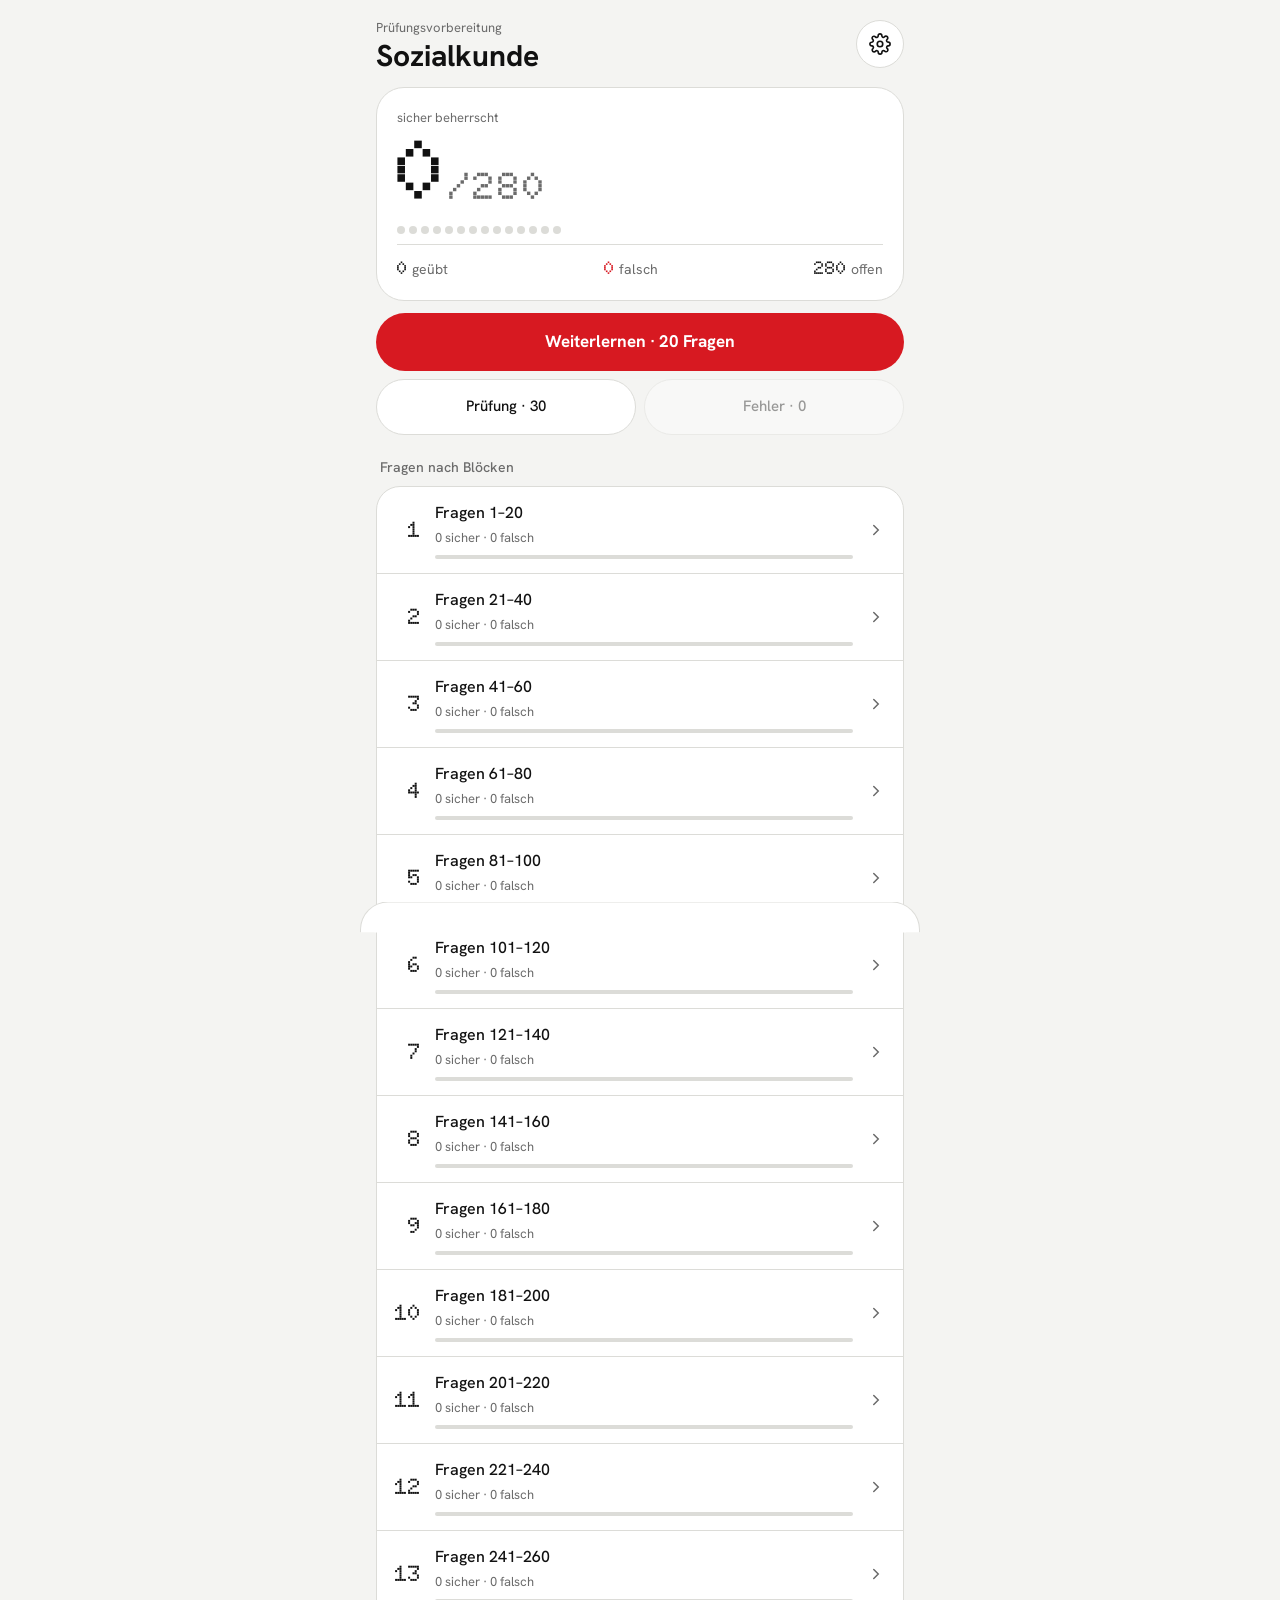
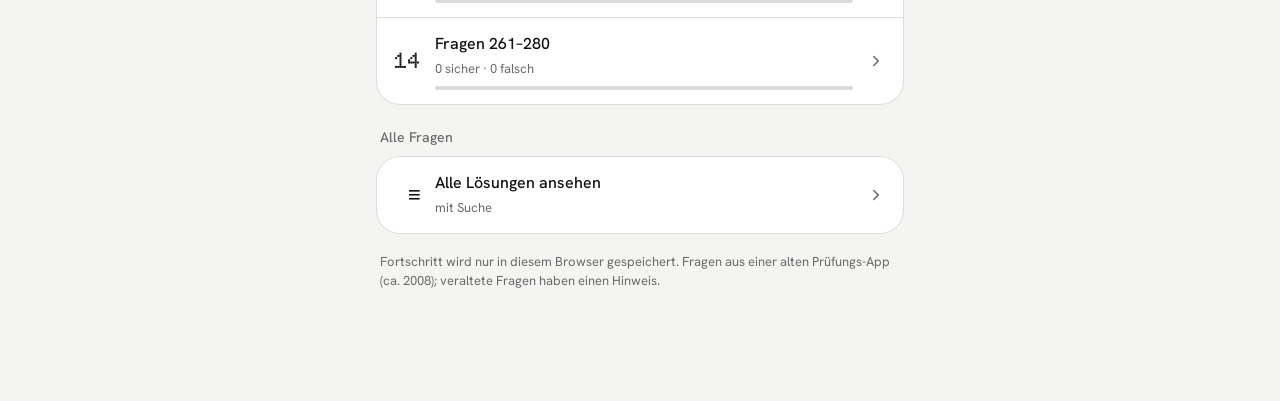
==== docs/app/index.html @ 627f4bed "1.3: Vorlesen schneller – höhere Tempostufen (bis Turbo), keine Pausen zwischen Frage und Antworten " ====
<!DOCTYPE html>
<html lang="de"><head><meta charset="utf-8">
<meta name="viewport" content="width=device-width,initial-scale=1,viewport-fit=cover">
<meta name="theme-color" content="#050505">
<title>Sozialkunde Trainer</title>
<link rel="stylesheet" href="fonts.css">
<meta name="apple-mobile-web-app-capable" content="yes">
<meta name="mobile-web-app-capable" content="yes">
<meta name="apple-mobile-web-app-status-bar-style" content="black-translucent">
<meta name="apple-mobile-web-app-title" content="Sozialkunde">
<link rel="apple-touch-icon" href="icon-180.png">
<link rel="icon" href="icon-192.png">
<link rel="manifest" href="manifest.webmanifest">
<style>
/* VOICE: ruhig, technisch, knapp – wie ein Nothing-Systemscreen
   IDEA: Punktmatrix-Display; Fortschritt als Zahl in Punktschrift und als Punktreihe
   PICTURE: große Doto-Zahl „sicher / 280“ mit Punktleiste, darunter Blöcke als Liste
   COLOUR and TYPE: Schwarz/Weiß, Grautöne, ein rotes Signal #d71921; Doto für Zahlen, Hanken Grotesk für Text
   LAYOUT: eine Spalte, Handy zuerst, nur große Listenzeilen und Pill-Buttons */
:root{color-scheme:light dark;--bg:light-dark(#f4f4f2,#050505);--ink:light-dark(#111,#f2f2f2);--mut:light-dark(#6b6b6b,#9a9a9a);--card:light-dark(#fff,#151515);--card2:light-dark(#ececea,#1e1e1e);--line:light-dark(#dcdcd8,#2a2a2a);--red:#d71921}
:root[data-theme=light]{color-scheme:light}:root[data-theme=dark]{color-scheme:dark}
*{box-sizing:border-box;min-width:0;-webkit-tap-highlight-color:transparent}
html{-webkit-text-size-adjust:100%}body{overscroll-behavior-y:none}
body{margin:0;background:var(--bg);color:var(--ink);font:16px/1.5 "Hanken Grotesk",system-ui,sans-serif;overflow-x:clip}
.dot{font-family:Doto,"Hanken Grotesk",monospace;font-weight:900;letter-spacing:.02em}
button{font:inherit;color:inherit;transition:transform .15s}button:active:not(:disabled){transform:scale(.97)}
button:focus-visible,input:focus-visible{outline:2px solid var(--red);outline-offset:2px}
.wrap{max-width:560px;margin:0 auto;padding:calc(18px + env(safe-area-inset-top)) max(16px,env(safe-area-inset-right)) calc(110px + env(safe-area-inset-bottom))}
.cap{font-size:13px;color:var(--mut);margin:0}
h1{font-size:30px;line-height:1.05;margin:2px 0 0;font-weight:700}
.hero{background:var(--card);border:1px solid var(--line);border-radius:28px;padding:20px 20px 18px;margin:16px 0 12px}
.big{font-size:clamp(56px,19vw,84px);line-height:1}.big span{color:var(--mut);font-size:.45em}
.dots{display:flex;flex-wrap:wrap;gap:4px;margin:14px 0 10px}
.dots i{width:8px;height:8px;border-radius:50%;background:var(--line)}.dots i.k{background:var(--ink)}.dots i.w{background:var(--red)}.dots i.s{background:var(--mut)}
.row3{display:flex;justify-content:space-between;font-size:14px;color:var(--mut);border-top:1px solid var(--line);padding-top:10px}
.row3 b{color:var(--ink);font-family:Doto,monospace;font-weight:900;font-size:18px;margin-right:4px}.row3 .r b{color:var(--red)}
.pri{width:100%;min-height:58px;border:0;border-radius:99px;background:var(--red);color:#fff;font-weight:700;font-size:17px;cursor:pointer;display:flex;align-items:center;justify-content:center;gap:10px}
.acts{display:grid;grid-template-columns:minmax(0,1fr) minmax(0,1fr);gap:8px;margin-top:8px}
.sec{min-height:56px;border:1px solid var(--line);border-radius:99px;background:var(--card);font-weight:500;font-size:15px;cursor:pointer;padding:0 12px}
.sec:disabled{opacity:.4;cursor:default}
h3{font-size:14px;color:var(--mut);font-weight:500;margin:22px 4px 8px}
.list{list-style:none;margin:0;padding:0;background:var(--card);border:1px solid var(--line);border-radius:24px;overflow:hidden}
.list>li+li{border-top:1px solid var(--line)}
.blk{width:100%;border:0;background:none;text-align:left;padding:14px 18px;min-height:68px;cursor:pointer;display:grid;grid-template-columns:auto minmax(0,1fr) auto;gap:14px;align-items:center}
.blk .n{font-family:Doto,monospace;font-weight:900;font-size:22px;width:2ch;text-align:right}
.blk b{display:block;font-weight:500}.blk small{color:var(--mut);font-size:13px}
.tr{display:block;height:4px;border-radius:99px;background:var(--line);overflow:hidden;margin-top:6px;display:flex}
.tr i{height:100%}.tr .k{background:var(--ink)}.tr .s{background:var(--mut)}.tr .w{background:var(--red)}
.chev{color:var(--mut);transition:transform .3s}.open .chev{transform:rotate(90deg)}
.sub{display:grid;grid-template-rows:0fr;transition:grid-template-rows .35s cubic-bezier(.2,.9,.2,1)}.open .sub{grid-template-rows:1fr}
.sub>div{overflow:hidden}
.sub .go{margin:0 14px 10px;width:calc(100% - 28px);min-height:50px;border:0;border-radius:99px;background:var(--ink);color:var(--bg);font-weight:700;cursor:pointer}
.qi{width:100%;border:0;border-top:1px solid var(--line);background:none;text-align:left;padding:12px 18px;min-height:56px;cursor:pointer;display:grid;grid-template-columns:10px minmax(0,1fr);gap:12px;align-items:center;font-size:15px}
.qi i{width:10px;height:10px;border-radius:50%;border:1.5px solid var(--mut)}.qi i.k{background:var(--ink);border-color:var(--ink)}.qi i.s{background:var(--mut);border-color:var(--mut)}.qi i.w{background:var(--red);border-color:var(--red)}
.qi span{overflow:hidden;text-overflow:ellipsis;display:-webkit-box;-webkit-line-clamp:2;-webkit-box-orient:vertical}
.foot2{font-size:13px;color:var(--mut);margin:18px 4px 0}
.lnk{border:0;background:none;color:var(--mut);text-decoration:underline;font-size:14px;padding:12px 4px;min-height:44px;cursor:pointer}
/* Quiz */
.top{display:flex;align-items:center;justify-content:space-between;gap:10px}
.ib{width:48px;height:48px;border-radius:50%;border:1px solid var(--line);background:var(--card);cursor:pointer;display:grid;place-items:center;flex:none}
.cnt{font-family:Doto,monospace;font-weight:900;font-size:20px}
.pbar{display:flex;gap:3px;margin:14px 0 18px}.pbar i{flex:1;height:4px;border-radius:99px;background:var(--line)}.pbar i.d{background:var(--ink)}.pbar i.c{background:var(--red)}
.qn{font-size:13px;color:var(--mut)}
.q{font-size:clamp(21px,5.6vw,25px);line-height:1.25;font-weight:700;margin:4px 0 18px;text-wrap:pretty}
.ans{display:grid;gap:8px}
.a{width:100%;text-align:left;background:var(--card);border:1px solid var(--line);border-radius:22px;padding:14px 16px;min-height:60px;cursor:pointer;display:grid;grid-template-columns:28px minmax(0,1fr);gap:12px;align-items:center;font-size:16px;line-height:1.35}
.a .k{width:28px;height:28px;border-radius:50%;background:var(--card2);display:grid;place-items:center;font-family:Doto,monospace;font-weight:900;font-size:15px}
.a.ok{border-color:var(--ink);background:var(--ink);color:var(--bg)}.a.ok .k{background:var(--bg);color:var(--ink)}
.a.bad{border-color:var(--red);color:var(--red)}.a.bad .k{background:var(--red);color:#fff}
.a.dim{opacity:.4}
.note{margin-top:14px;padding:14px 16px;border:1px solid var(--line);border-radius:22px;background:var(--card);font-size:15px}
.note b{display:flex;align-items:center;gap:8px;font-size:13px;color:var(--red);margin-bottom:4px}.note b::before{content:"";width:8px;height:8px;border-radius:50%;background:var(--red)}
.bot{position:fixed;left:0;right:0;bottom:0;padding:12px 16px calc(14px + env(safe-area-inset-bottom));background:linear-gradient(transparent,var(--bg) 35%)}
.bot .in{max-width:560px;margin:0 auto;display:flex;gap:8px}
.bot .pri{flex:1}.bot .sec{flex:0 0 auto;padding:0 22px}
.res{text-align:center;margin:30px 0 10px}.res .big{font-size:clamp(90px,32vw,150px)}.res p{color:var(--mut);margin:6px 0}
.ri{list-style:none;padding:14px 18px}.ri .qn{margin-bottom:2px}.ri .aa{font-weight:700;margin-top:4px}.ri .nn{color:var(--mut);font-size:13px;margin-top:4px}
.search{width:100%;font-size:16px;padding:0 20px;min-height:54px;border-radius:99px;border:1px solid var(--line);background:var(--card);color:var(--ink);margin:14px 0 10px}
.dlg{background:var(--card);border:1px solid var(--line);border-radius:22px;padding:16px;margin-top:6px}
.dlg .in{display:flex;gap:8px;margin-top:12px}.dlg .in button{flex:1}
.hd{display:flex;align-items:flex-start;justify-content:space-between;gap:12px}
.gear{width:48px;height:48px;border-radius:50%;border:1px solid var(--line);background:var(--card);cursor:pointer;display:grid;place-items:center;flex:none;margin-top:2px}
.ov{position:fixed;inset:0;z-index:50;pointer-events:none}
.ov .dim{position:absolute;inset:0;background:#000;opacity:0;transition:opacity .3s}
.ov .pan{position:absolute;left:0;right:0;bottom:0;max-width:560px;margin:0 auto;background:var(--card);border:1px solid var(--line);border-bottom:0;border-radius:28px 28px 0 0;padding:10px 18px calc(20px + env(safe-area-inset-bottom));transform:translateY(105%);transition:transform .4s cubic-bezier(.2,.9,.2,1)}
.ov.on{pointer-events:auto}.ov.on .dim{opacity:.55}.ov.on .pan{transform:none}
.grab{width:40px;height:4px;border-radius:2px;background:var(--line);margin:0 auto 12px}
.pan h2{font-size:22px;margin:0 0 10px;display:flex;justify-content:space-between;align-items:center}
.set{display:flex;align-items:center;justify-content:space-between;gap:14px;width:100%;border:0;border-top:1px solid var(--line);background:none;padding:14px 2px;min-height:64px;text-align:left;cursor:pointer}
.set small{display:block;color:var(--mut);font-size:13px}
.sw{flex:none;width:56px;height:34px;border-radius:99px;background:var(--line);position:relative;transition:background .25s}
.sw::after{content:"";position:absolute;top:3px;left:3px;width:28px;height:28px;border-radius:50%;background:#fff;box-shadow:0 2px 6px #0004;transition:transform .25s cubic-bezier(.2,.9,.2,1)}
.set[aria-checked=true] .sw{background:var(--red)}.set[aria-checked=true] .sw::after{transform:translateX(22px)}
.set.warn{color:var(--red);font-weight:700}
.conf{border:1px solid color-mix(in srgb,var(--red) 45%,transparent);border-radius:22px;padding:16px;margin-top:6px}
.conf b{display:block;font-size:17px;margin-bottom:4px}.conf p{margin:0;color:var(--mut);font-size:14px}
.conf .in{display:flex;gap:8px;margin-top:14px}.conf .in button{flex:1}
.conf .del{min-height:52px;border:0;border-radius:99px;background:var(--red);color:#fff;font-weight:700;cursor:pointer}
.conf .no{min-height:52px;border:1px solid var(--line);border-radius:99px;background:var(--card);font-weight:500;cursor:pointer}
.toast{position:fixed;left:50%;bottom:calc(24px + env(safe-area-inset-bottom));transform:translate(-50%,20px);background:#000;color:#f2f2f2;border:1px solid #ffffff1f;border-radius:99px;padding:12px 20px;font-size:14px;opacity:0;transition:opacity .3s,transform .3s;z-index:60;pointer-events:none;white-space:nowrap}
.toast.on{opacity:1;transform:translate(-50%,0)}
.note p{margin:0}.note .rt{font-weight:700;margin-bottom:6px}
.note.ex b{color:var(--ink)}.note.ex b::before{background:var(--ink)}.note.ok b::before{background:var(--ink)}
.ri .ee{color:var(--mut);font-size:14px;margin-top:6px}
.tr2{display:flex;align-items:center;gap:8px}
.ib.mic.on{background:var(--red);border-color:var(--red);color:#fff}
.vst{display:flex;align-items:center;gap:10px;min-height:22px;margin:-6px 0 12px;font-size:14px;color:var(--mut)}
.vst:empty{display:none}
.vst i{width:10px;height:10px;border-radius:50%;background:var(--mut);flex:none}
.vst.listen{color:var(--red);font-weight:700}.vst.listen i{background:var(--red);animation:pulse 1s ease-in-out infinite}
.vst.speak i{background:var(--ink);animation:pulse 1.4s ease-in-out infinite}
@keyframes pulse{50%{transform:scale(1.6);opacity:.45}}
.a.rd{border-color:var(--ink);box-shadow:0 0 0 1px var(--ink)}
.seg{display:flex;gap:4px;background:var(--card2);border-radius:99px;padding:4px;flex:none}
.seg button{border:0;background:none;border-radius:99px;min-height:40px;padding:0 12px;font-size:14px;cursor:pointer;color:var(--mut)}
.seg button[aria-pressed=true]{background:var(--card);color:var(--ink);font-weight:700;box-shadow:0 1px 3px #0002}
.setx{display:flex;align-items:center;justify-content:space-between;gap:12px;border-top:1px solid var(--line);padding:12px 2px;min-height:64px;flex-wrap:wrap}
.setx small{display:block;color:var(--mut);font-size:13px}
.vhint{font-size:13px;color:var(--mut);margin:-4px 2px 8px}
@keyframes up{from{opacity:0;transform:translateY(12px)}}
.enter>*{animation:up .45s cubic-bezier(.2,.9,.2,1) both}.enter>*:nth-child(2){animation-delay:.04s}.enter>*:nth-child(3){animation-delay:.08s}.enter>*:nth-child(n+4){animation-delay:.12s}
@media(prefers-reduced-motion:reduce){*{animation:none!important;transition:none!important}}
</style></head><body>
<div class="wrap" id="app"></div>
<div class="ov" id="ov" aria-hidden="true"><div class="dim" id="ovdim"></div><div class="pan" role="dialog" aria-label="Einstellungen" id="pan"></div></div>
<div class="toast" id="toast"></div>
<div class="bot" id="bot" hidden><div class="in" id="botin"></div></div>
<script>
const DATA=[{"q":"Wer ist von drohender Arbeitslosigkeit am meisten betroffen?","a":["Selbständige","Personen ohne Berufsausbildung","Facharbeiter","Akademiker","Umschüler"],"c":1,"n":"","e":"Wer keine Berufsausbildung hat, kann meist nur einfache Tätigkeiten ausüben. Genau diese Stellen fallen bei Rationalisierung und Automatisierung zuerst weg."},{"q":"Eine ledige Arbeitnehmerin ohne Kinder wird eingestellt in Lohnsteuerklasse","a":["I","II","III","IV","V"],"c":0,"n":"","e":"Steuerklasse I gilt für Ledige, Geschiedene und dauernd getrennt Lebende ohne Kinder. Alleinerziehende bekommen Klasse II, Verheiratete III, IV oder V."},{"q":"Welches Wirtschaftsprinzip wird in der Bundesrepublik Deutschland angewandt?","a":["freie Marktwirtschaft","soziale Marktwirtschaft","freie wirtschaft","planwirtschaft","Verwaltungswirtschaft"],"c":1,"n":"","e":"Die soziale Marktwirtschaft verbindet freien Wettbewerb mit sozialem Ausgleich durch den Staat. Sie wurde nach 1948 von Ludwig Erhard eingeführt."},{"q":"Was ist eine Aktie?","a":["Anteil am ausgeschütteten Gewinn eines Unternehmens","Anteil am Kapitalvermögen einer AG","Pfandbrief","Schuldverschreibung","Aktie ist ein anderes Wort für Dividende"],"c":1,"n":"","e":"Mit einer Aktie besitzt man einen Anteil am Grundkapital einer Aktiengesellschaft und ist damit Miteigentümer. Der Gewinnanteil daraus heißt Dividende."},{"q":"Was wird durch die Tarifautonomie geregelt?","a":["Unfallschutz am Arbeitsplatz","Zuständigkeit bei Gesellen- und Meisterprüfungen","Arbeitszeit, Lohn und Urlaub von Arbeitnehmern","Verpflichtung der selbständigen Meister, Auszubildende korrekt zu unterweisen","Regelungen zum Jugendarbeitsschutzgesetz"],"c":2,"n":"","e":"Tarifautonomie heißt: Gewerkschaften und Arbeitgeberverbände handeln Löhne und Arbeitsbedingungen wie Arbeitszeit und Urlaub selbst aus, ohne dass der Staat eingreift."},{"q":"Wer zwingt den privaten Betrieb wirtschaftlich zu handeln?","a":["Die Innung","Die Konkurrenz","Das Wirtschaftsministerium","Das Finanzamt","Der Bundeskanzler"],"c":1,"n":"","e":"Im Wettbewerb überlebt nur, wer kostengünstig und gut anbietet. Die Konkurrenz zwingt den Betrieb deshalb, wirtschaftlich zu arbeiten."},{"q":"Was versteht man unter „Konjunktur“?","a":["Die Entwicklung der Arbeitslosenzahl","Die Entwicklung der Preise","Die jeweilige wirtschaftliche Lage bzw. Gesamtentwicklung","Stetiges Wirtschaftswachstum","Das Bruttoinlandsprodukt"],"c":2,"n":"","e":"Konjunktur beschreibt die gesamtwirtschaftliche Lage und ihre Schwankungen. Sie verläuft in Phasen: Aufschwung, Hochkonjunktur (Boom), Abschwung und Tiefstand."},{"q":"Mit welchem Fachbegriff wird das Produktionsergebnis eines Landes in einem Jahr bezeichnet?","a":["Subventionen","Investitionen","Sozialprodukt","Konjunktur","Inflation"],"c":2,"n":"","e":"Das Sozialprodukt misst den Wert aller in einem Jahr hergestellten Waren und Dienstleistungen einer Volkswirtschaft. Heute verwendet man meist das Bruttoinlandsprodukt (BIP)."},{"q":"Welche konjunkturpolitische Maßnahme ist im Konjunkturabschwung sinnvoll?","a":["Erhöhung der Steuern","Senkung der Zinsen","Haushaltskürzungen bzw. Streichungen von geplanten Investitionen","Aufwertung des Euro","Kürzung der Transferleistungen"],"c":1,"n":"","e":"Sinkende Zinsen machen Kredite billiger. Unternehmen investieren und Verbraucher kaufen mehr, dadurch wird die Wirtschaft belebt."},{"q":"Kreuzen Sie ein Hauptziel staatlicher Wirtschaftspolitik an!","a":["Arbeitslosigkeit","Mangel an Verbrauchsgütern","Schleichende Inflation","Stetes Wirtschaftswachstum","30-Stunden-Woche"],"c":3,"n":"","e":"Das Stabilitätsgesetz von 1967 nennt vier Hauptziele, das „Magische Viereck“: stetiges und angemessenes Wachstum, stabile Preise, hoher Beschäftigungsstand und außenwirtschaftliches Gleichgewicht."},{"q":"Welche der genannten Steuern wird vom Arbeitslohn abgezogen?","a":["Einkommenssteuer","Gewerbesteuer","Grundsteuer","Kirchensteuer","Haftpflichtversicherung"],"c":3,"n":"","e":"Vom Lohn zieht der Arbeitgeber Lohnsteuer, Solidaritätszuschlag (nur noch bei hohen Einkommen) und bei Kirchenmitgliedern die Kirchensteuer ab. Gewerbe- und Grundsteuer zahlen Betriebe bzw. Grundeigentümer."},{"q":"Welches Ziel strebt man mit der Rationalisierung in erster Linie an?","a":["Geringere Produktion","Kostensenkung","Längere Arbeitszeit","Geringeren Lebensstandard","Senkung der Inflation"],"c":1,"n":"","e":"Rationalisierung heißt, mit besseren Maschinen und Abläufen dasselbe mit weniger Aufwand herzustellen. Ziel ist es, die Kosten zu senken."},{"q":"Ein Arbeitnehmer hat einen Arbeitsunfall erlitten. Welche Stelle muss benachrichtigt werden?","a":["Industrie- und Handelskammer","Berufsgenossenschaft","Arbeitsamt","AOK (Allgemeine Ortskrankenkasse)","Handwerkskammer"],"c":1,"n":"","e":"Die Berufsgenossenschaft ist Träger der gesetzlichen Unfallversicherung. Ein Arbeitsunfall mit mehr als drei Tagen Arbeitsunfähigkeit muss ihr vom Arbeitgeber gemeldet werden."},{"q":"Worauf ist in der Marktwirtschaft die unternehmerische Betätigung gerichtet?","a":["Auf Erfüllung staatlich festgelegter Planziele","Auf Gewinn","Auf Spekulationen","Auf Umsatz zu Selbstkosten","Senkung der Arbeitslosigkeit"],"c":1,"n":"","e":"In der Marktwirtschaft tragen Unternehmer das Risiko selbst. Ihr Antrieb ist der Gewinn, nicht staatliche Vorgaben."},{"q":"Ein Arbeitnehmer meint, er sei zu Unrecht fristlos entlassen worden. Welches Gericht ist zuständig?","a":["Arbeitsgericht","Verwaltungsgericht","Zivilkammer des Landgerichts","Sozialgericht","Finanzgericht"],"c":0,"n":"","e":"Für alle Streitigkeiten aus dem Arbeitsverhältnis, zum Beispiel eine Kündigung, ist das Arbeitsgericht zuständig. Eine Kündigungsschutzklage muss innerhalb von 3 Wochen eingereicht werden."},{"q":"Bei einem Arbeitsplatzwechsel muss dem neuen Arbeitgeber der Sozialversicherungsausweis vorgelegt werden. Welches Dokument ist außerdem noch auszuhändigen?","a":["Lohnsteuerkarte","Geburtsurkunde","Letztes Zeugnis der Grundschule","Reisepass","Personalausweis"],"c":0,"n":"Die Lohnsteuerkarte wurde 2013 durch das elektronische Verfahren ELStAM ersetzt. Heute gibt man dem Arbeitgeber Steuer-ID und Geburtsdatum.","e":"Früher gab man dem neuen Arbeitgeber die Lohnsteuerkarte, damit er die Lohnsteuer richtig berechnen konnte. Heute läuft das elektronisch über die Steuer-ID (ELStAM)."},{"q":"Von einem Unternehmen wird gesagt, es habe eine Monopolstellung inne. Was meint man damit?","a":["Es arbeitet überwiegend mit Fremdkapital","Es handelt sich um ein Unternehmen mit Staatsbeteiligung","Es handelt sich um eine Filiale eines ausländischen Unternehmens","Es handelt sich um ein marktbeherrschendes Unternehmen","Eine Firma, die sich auf die Herstellung von Monopolyspielen spezialisiert hat"],"c":3,"n":"","e":"Ein Monopol hat ein Unternehmen, das als einziger Anbieter den Markt beherrscht. Ohne Konkurrenz kann es Preise weitgehend selbst bestimmen."},{"q":"In welchem Fall wird gegen den sozialen Arbeitsschutz verstoßen?","a":["Eine Schwangere muss bis 4 Wochen vor der Niederkunft arbeiten","Ein 20-jähriger muss im Akkord arbeiten","Ein Arbeitnehmer muss Schichtarbeit leisten","Ein Bauarbeiter muss einen Schutzhelm tragen","Ein Jugendlicher muss in der Woche 40 Stunden arbeiten"],"c":0,"n":"","e":"Nach dem Mutterschutzgesetz dürfen werdende Mütter 6 Wochen vor der Geburt nur arbeiten, wenn sie es ausdrücklich selbst wollen. Eine Pflicht bis 4 Wochen vorher verstößt dagegen."},{"q":"Welches Gericht ist zuständig für Streitigkeiten zwischen Versicherten und Pflichtkrankenkasse?","a":["Verwaltungsgericht","Arbeitsgericht","Finanzgericht","Sozialgericht","Amtsgericht"],"c":3,"n":"","e":"Streit mit Sozialversicherungsträgern (Kranken-, Renten-, Unfall-, Pflege-, Arbeitslosenversicherung) entscheidet das Sozialgericht."},{"q":"Wonach wird in der Marktwirtschaft der Preis einer Ware bestimmt?","a":["Durch Festsetzung der Preise seitens der Regierung","Durch Angebot und Nachfrage","Durch Festlegens der Preise seitens der Hersteller","Durch die jeweilige Währung","Der Preis wird vom Kartellamt festgelegt"],"c":1,"n":"","e":"In der Marktwirtschaft bildet sich der Preis durch Angebot und Nachfrage. Steigt die Nachfrage, steigt der Preis, steigt das Angebot, sinkt er."},{"q":"Welche Versicherung nimmt man in Anspruch, wenn man auf Dauer arbeitsunfähig ist?","a":["Rentenversicherung","Krankenversicherung","Arbeitslosenversicherung","Haftpflichtversicherung","Pflegeversicherung"],"c":0,"n":"","e":"Wer dauerhaft nicht mehr arbeiten kann, bekommt eine Erwerbsminderungsrente von der Rentenversicherung. Die Krankenkasse zahlt nur vorübergehend Krankengeld."},{"q":"Wer ist für die Herausgabe der Unfallverhütungsvorschriften zuständig?","a":["Das Wirtschaftsministerium","Die zuständige Berufsgenossenschaft","Das Gewerbeaufsichtsamt","Die Innung","Die Handwerkskammer"],"c":1,"n":"","e":"Die Berufsgenossenschaften erlassen die Unfallverhütungsvorschriften für ihre Branchen und überwachen auch deren Einhaltung."},{"q":"Wie heißt die erste Instanz der ordentlichen Gerichtsbarkeit?","a":["Oberlandesgericht","Landgericht","Verwaltungsgericht","Amtsgericht","Arbeitsgericht"],"c":3,"n":"","e":"Die ordentliche Gerichtsbarkeit (Zivil- und Strafsachen) hat den Aufbau Amtsgericht → Landgericht → Oberlandesgericht → Bundesgerichtshof. Das Amtsgericht ist die unterste Stufe."},{"q":"In welcher Gemeinschaft ist die Bundesrepublik Mitglied?","a":["EU","PLO","Völkerbund","OPEC","ADAC"],"c":0,"n":"","e":"Deutschland ist Gründungsmitglied der Europäischen Gemeinschaft (1957), aus der die EU hervorging. Die anderen Antworten sind Organisationen, in denen Deutschland nicht Mitglied ist, oder ein Automobilclub."},{"q":"Wann muss ein Ausbildungsvertrag verlängert werden?","a":["Auf Verlangen des Auszubildenden bei nichtbestandener Prüfung","Auf Verlangen des Ausbilders bei nichtbestandener Prüfung","Automatisch bei Nichtbestehen der Abschlussprüfung","Auf Verlangen der Handwerkskammer bei nichtbestandener Prüfung","Auf Bestreben der Berufsschule"],"c":0,"n":"","e":"Besteht ein Azubi die Abschlussprüfung nicht, verlängert sich die Ausbildung auf sein Verlangen bis zur nächsten Wiederholungsprüfung, höchstens um ein Jahr (§ 21 BBiG)."},{"q":"An welcher Sozialversicherung sollen sich die Bürger, nach dem ehemaligen Minister Riester, selbst aktiv beteiligen?","a":["Krankenversicherung","Arbeitslosenversicherung","Pflegeversicherung","Unfallversicherung","Rentenversicherung"],"c":4,"n":"","e":"Mit der Riester-Rente (2002, benannt nach Arbeitsminister Walter Riester) soll man privat zusätzlich für das Alter vorsorgen, weil die gesetzliche Rente allein nicht reicht. Der Staat gibt Zulagen dazu."},{"q":"Seit einigen Jahren gibt es in Europa ein Wirtschafts- und Währungsunion. Wer ist seitdem für die Geldpolitik verantwortlich?","a":["Die Zentralstelle der Sparkassen","Jedes Land hat seine eigene nationale Bank, die dafür zuständig ist","Die Europäische Zentralbank in Frankfurt","Die neue Bank, die durch den Zusammenschluss von Deutscher Bank und Dresdner Bank entstanden ist","Der Wirtschaftsminister der einzelnen Nationen"],"c":2,"n":"","e":"Seit dem Euro (1999) bestimmt die Europäische Zentralbank (EZB) in Frankfurt am Main die Geldpolitik der Euro-Länder, zum Beispiel die Leitzinsen."},{"q":"Rezession in der Volkswirtschaft bedeutet:","a":["Ausdehnung der Produktion","Steigerung des Geldumlaufs","Wirtschaftsabschwung","Höchststand im Konjunkturverlauf","Tiefstand im Wirtschaftsverlauf"],"c":2,"n":"","e":"Rezession ist ein Wirtschaftsabschwung: Produktion und Nachfrage gehen zurück, oft steigt die Arbeitslosigkeit."},{"q":"Welche Versicherung zahlt der Arbeitgeber zu 100%?","a":["Arbeitslosenversicherung","Rentenversicherung","Unfallversicherung","Pflegeversicherung","Krankenversicherung"],"c":2,"n":"","e":"Die Beiträge zur gesetzlichen Unfallversicherung (Berufsgenossenschaft) zahlt allein der Arbeitgeber. Die anderen Sozialversicherungen teilen sich Arbeitgeber und Arbeitnehmer."},{"q":"Durch welche wirtschaftspolitischen Ziele wurde das „Magische Viereck“ zum „Magischen Sechseck“ erweitert?","a":["Schutz der Umwelt und gerechte Einkommensverteilung","Recht auf Arbeit und sinnvolle Gestaltung der Freizeit","Gerechte Einkommensverteilung und Einrichtung von Arbeitskonten","Stabile Preise und hoher Beschäftigungsstand","Staatliche Bekämpfung von radikalen Parteien und Religionsanhängern"],"c":0,"n":"","e":"Zu den vier Zielen des Magischen Vierecks kamen später Umweltschutz und eine gerechte Einkommens- und Vermögensverteilung dazu. So entstand das Magische Sechseck."},{"q":"Durch verschiedene Maßnahmen kann die Europäische Zentralbank auf die Konjunktur einwirken. Wenn sie den Zinssatz senkt, bewirkt sie, dass:","a":["die Unternehmen wieder mehr investieren","viele Personen ihr Geld auf die Sparkasse bringen","die Unternehmen weniger investieren","die Inflation gesenkt wird","mehr Firmen in Konkurs gehen"],"c":0,"n":"","e":"Niedrige Zinsen machen Kredite billig, deshalb lohnen sich Investitionen für Unternehmen mehr. Das kurbelt die Wirtschaft an."},{"q":"Ein Unternehmen hat „Insolvenz“ angemeldet. Was versteht man darunter?","a":["Eine freiwillige Auflösung des Unternehmens","Ein gerichtliches Mahnverfahren wegen Zahlungsforderungen","Ein gerichtliches Vergleichsverfahren wegen Besitzerwechsel","Eine zwangsweise Auflösung des Unternehmens wegen Zahlungsunfähigkeit","Eine höhere Inflationsrate"],"c":3,"n":"","e":"Insolvenz bedeutet Zahlungsunfähigkeit oder Überschuldung. Im Insolvenzverfahren wird das Vermögen an die Gläubiger verteilt; das Unternehmen wird aufgelöst oder, wenn möglich, saniert."},{"q":"Was ist das Bruttosozialprodukt?","a":["Die Ausgaben des Staates für soziale Aufwendungen in einem Jahr","Die Summe der im Staat vorhandenen Produktionsgüter","Der Wert, der in einem Jahr hergestellten Güter (Waren und Dienstleistungen) einer Volkswirtschaft","Der Aufwand der Tarifparteien für die Sozialversicherung in einem Jahr","Das Bruttoeinkommen eines Arbeitnehmers"],"c":2,"n":"","e":"Das Bruttosozialprodukt (heute Bruttonationaleinkommen) ist der Wert aller Waren und Dienstleistungen, die in einem Jahr in einer Volkswirtschaft hergestellt werden."},{"q":"Jemand, der viel verdient, zahlt prozentual mehr Steuern als ein Geringverdiener. Wie heißt der steuerliche Fachbegriff?","a":["Progression","Depression","Rezession","Inflation","Deflation"],"c":0,"n":"","e":"Bei der Steuerprogression steigt der Steuersatz mit dem Einkommen. Wer mehr verdient, zahlt also einen höheren Prozentsatz."},{"q":"Wirtschaftswachstum ist ein vorrangiges Ziel der Wirtschaftspolitik. Welche große Gefahr ergibt sich durch ein ungebremstes Wachstum?","a":["Der technische Fortschritt nimmt zu","Neuen Erfindungen werden gemacht","Die Umwelt wird in zunehmenden Maße zerstört","Produktionsfaktoren werden sinnvoll eingesetzt","Der Grad der Arbeitsteilung nimmt zu"],"c":2,"n":"","e":"Mehr Produktion bedeutet mehr Rohstoffverbrauch, Abgase und Müll. Ungebremstes Wachstum belastet deshalb die Umwelt."},{"q":"Der Staat erteilt öffentliche Bauaufträge in Milliardenhöhe zum Bau von Schulen, Kindergärten und Straßen. Was soll mit dieser Maßnahme erreicht werden?","a":["Förderung der Elitebildung","Die Konjunktur wird gebremst","Weniger Staus auf den Straßen","Die Steuereinnahmen des Staates sinken","Die Konjunktur soll angekurbelt werden"],"c":4,"n":"","e":"Öffentliche Aufträge schaffen Arbeit für Baufirmen und Zulieferer. Der Staat will damit die Konjunktur ankurbeln."},{"q":"Das Recht der freien Berufs- und Ausbildungswahl:","a":["wird durch das Arbeitsrecht gewährleistet","ist im Grundgesetz Art. 12 garantiert","ist im Grundgesetz nicht verankert","gilt nur in den alten Bundesländern","gilt nur bis zum 18. Lebensjahr"],"c":1,"n":"","e":"Artikel 12 des Grundgesetzes garantiert allen Deutschen, Beruf, Arbeitsplatz und Ausbildungsstätte frei zu wählen."},{"q":"Bei welcher Aufzählung werden nur Länder genannt, die ständige Mitglieder im UNO-Sicherheitsrat sind?","a":["Deutschland, Japan, USA","Frankreich, China, Australien","Großbritannien, Russland, Kanada","USA, Russland, Deutschland","Frankreich, Großbritannien, China"],"c":4,"n":"","e":"Die fünf ständigen Mitglieder im UN-Sicherheitsrat sind USA, Russland, China, Frankreich und Großbritannien. Sie haben ein Vetorecht."},{"q":"Streitigkeiten zwischen Arbeitnehmer und Arbeitgeber über Regelung im Arbeitsvertrag können vor dem:","a":["Amtsgericht geregelt werden","Bundesverfassungsgericht geregelt werden","Verwaltungsgericht geregelt werden","Finanzgericht geregelt werden","Arbeitsgericht geregelt werden"],"c":4,"n":"","e":"Für Streit zwischen Arbeitnehmer und Arbeitgeber aus dem Arbeitsvertrag ist das Arbeitsgericht zuständig."},{"q":"Um die wirtschaftliche Tätigkeit messen und bewerten zu können, sind folgende drei betriebliche Nenngrößen notwendig:","a":["Gewinn, Verlust und Stammkapital","Gewinn, Umsatz und Krankheitstage der Mitarbeiter","Rentabilität, Gewinn und Eigenkapital","Produktivität, Wirtschaftlichkeit und Rentabilität","Produktivität, Umsatz und Stammkapital"],"c":3,"n":"","e":"Produktivität (Menge im Verhältnis zum Einsatz), Wirtschaftlichkeit (Ertrag im Verhältnis zu Kosten) und Rentabilität (Gewinn im Verhältnis zum Kapital) sind die drei betrieblichen Kennzahlen."},{"q":"Immer mehr Handwerksbetriebe wählen die Unternehmensform der GmbH. Welchen Vorteil hat der Unternehmer bei dieser Form der Kapitalgesellschaft? Der Unternehmer:","a":["haftet nur mit seinem Stammkapital","haftet nur mit seinem privaten Vermögen","haftet mit seinem privaten Vermögen und dem Stammkapital","haftet mit seinem Aktienbesitz","haftet überhaupt nicht"],"c":0,"n":"","e":"Bei der GmbH haftet nur das Gesellschaftsvermögen, also die Einlagen. Das Privatvermögen des Unternehmers ist geschützt."},{"q":"Unter dem sozialpolitischen Fachbegriff „Subsidiaritätsprinzip“ versteht man:","a":["die Unterdrückung sozial schwacher Bürger","die Solidarität aller Beteiligten","die Hilfe zur Selbsthilfe","die Abschaffung der Sozialgesetze","die Anpassung der Rente an die Inflationsrate"],"c":2,"n":"","e":"Subsidiarität heißt: Zuerst hilft man sich selbst, dann die Familie, erst danach die Gemeinschaft oder der Staat. Der Staat gibt Hilfe zur Selbsthilfe."},{"q":"Welche Leistung erbringt die gesetzliche Krankenkasse n i c h t?","a":["Verletztenrente","Krankengeld","Kostenübernahme für Blinddarmoperation","Mutterschaftsgeld","Teilkostenerstattung für Arzneien"],"c":0,"n":"","e":"Eine Verletztenrente zahlt die gesetzliche Unfallversicherung (Berufsgenossenschaft) nach Arbeitsunfällen, nicht die Krankenkasse."},{"q":"Petra Fröhlich und Helmut Lustig heiraten. Welche Namensgebung ist für die gemeinsamen Kinder der Ehepartner möglich?","a":["Mehrere Kinder: Entweder alle Fröhlich oder Lustig","Mehrere Kinder: Fröhlich oder Lustig ist für sie möglich","Fröhlich – Lustig (Doppelname)","Lustig – Fröhlich (Doppelname)","Nur Fröhlich"],"c":0,"n":"","e":"Haben die Eltern keinen gemeinsamen Ehenamen, bekommen alle gemeinsamen Kinder denselben Namen eines Elternteils. Seit Mai 2025 ist für Kinder zusätzlich ein Doppelname aus beiden Namen möglich."},{"q":"Petra Fröhlich und Helmut Lustig vereinbaren vor der Ehe die Zugewinngemeinschaft. Die Ehe bleibt kinderlos. Wer erbst nach dem Tod ihres Ehemanns?","a":["Die Ehefrau erbt alles","Die Ehefrau die Hälfte und die lebenden Geschwister und Eltern des Ehemanns jeweils die Hälfte.","Drei Viertel die Ehefrau und den Rest die lebenden Eltern des Verstorbenen.","Drei Viertel die Ehefrau und den Rest die lebenden Geschwister des Ehemanns. Die lebenden Eltern sind von der Erbfolge ausgeschlossen.","Der Staat erbt alles."],"c":2,"n":"","e":"Ohne Kinder erbt der Ehepartner neben den Eltern des Verstorbenen die Hälfte, bei Zugewinngemeinschaft kommt ein Viertel als Ausgleich dazu. Das ergibt drei Viertel, das restliche Viertel geht an die Eltern."},{"q":"Ein Betriebsinhaber übergibt die Reinigungsarbeiten in der Bäckerei der Reinigungsfirma Blitz und Blank GmbH. Wie nennt sich diese Form der Betriebsorganisation?","a":["Lean Produktion","Just in time","Leiharbeit","Outsourcing","Fremdarbeit"],"c":3,"n":"","e":"Outsourcing heißt, Aufgaben an eine fremde Firma auszulagern, die sie günstiger oder besser erledigt."},{"q":"Die Höhe des Arbeitslosengeldes richtet sich unter anderem nach","a":["Der Anzahl der Beitragsjahre","Dem Lebensalter","Dem zuletzt bezogenem Nettoarbeitsentgelt","Dem Familienstand und der Anzahl der Kinder","Den insgesamt entrichteten Beiträgen"],"c":2,"n":"","e":"Das Arbeitslosengeld beträgt 60 % (mit Kind 67 %) des pauschalierten Nettoentgelts der letzten 12 Monate."},{"q":"Die Familie steht unter dem besonderen Schutz des Staates. Welche Maßnahme gehört nicht dazu?","a":["Kindergeld","Ausbildungsförderung","Erziehungsurlaub","Wohngeld","Entwicklungshilfe"],"c":4,"n":"Erziehungsurlaub heißt heute Elternzeit.","e":"Kindergeld, Elterngeld, Elternzeit (früher Erziehungsurlaub), Wohngeld und BAföG unterstützen Familien. Entwicklungshilfe geht an andere Länder und hat mit Familienschutz nichts zu tun."},{"q":"Ab welchem Alter ist man rechtsfähig?","a":["Ab der Geburt","Ab dem 7. Lebensjahr","Ab dem 14. Lebensjahr","Ab dem 18. Lebensjahr","Ab dem 21. Lebensjahr"],"c":0,"n":"","e":"Rechtsfähig ist man ab der vollendeten Geburt (§ 1 BGB). Man ist dann Träger von Rechten und Pflichten, zum Beispiel kann man erben."},{"q":"Wie viel Prozent der Gewerkschaftsmitglieder müssen bei einer Urabstimmung einem Streik zustimmen?","a":["10 Prozent","30 Prozent","50 Prozent","75 Prozent","100 Prozent"],"c":3,"n":"","e":"Nach den Satzungen der meisten Gewerkschaften müssen bei der Urabstimmung mindestens 75 % der Mitglieder für einen Streik stimmen."},{"q":"Warum steht die Rentenversicherung vor großen Problemen?","a":["Weil es zu viele Pflegefälle gibt","Weil der Generationenvertrag durch die steigende Zahl der älteren Menschen gefährdet ist","Weil es zu viele Kinder gibt","Weil es zu wenige Kinder gibt","Weil das Rentenalter heraufgesetzt wurde"],"c":1,"n":"","e":"Die Renten werden aus den Beiträgen der heute Arbeitenden bezahlt. Weil es immer mehr Rentner und weniger junge Beitragszahler gibt, gerät dieses System unter Druck."},{"q":"Was versteht man unter dem Begriff „Aussperrung“?","a":["Die Arbeitgeber reagieren auf Streiks mit der Schließung ihrer Betriebe","Die Tarifpartner verhandeln ohne Beobachter","Die Gewerkschaftsmitglieder hindern Streikbrecher, in die Betriebe zu gehen","Die Tarifpartner dürfen Löhne selbständig aushandeln","Arbeitgeber verbieten den Gewerkschaftsmitgliedern, in ihren Betrieben zu arbeiten"],"c":4,"n":"","e":"Bei der Aussperrung schließt der Arbeitgeber Arbeitnehmer von der Arbeit aus und zahlt keinen Lohn. Sie ist das Gegenmittel der Arbeitgeber zum Streik."},{"q":"Welche der folgenden Aufzählungen enthält nur Punkte, die im Ausbildungsvertrag geregelt werden?","a":["Probezeit, Lohn, Urlaub, Stundenplan","Pflichten des Ausbildenden, Miete, Kündigung","Nachtarbeit, Lohn, Berufskleidung","Berichtsheftführung, Überstunden, Berufskleidung","Pflichten des Auszubildenden, Kündigung Urlaub"],"c":4,"n":"","e":"Ein Ausbildungsvertrag muss unter anderem Pflichten, Kündigungsvoraussetzungen und Urlaub regeln (§ 11 BBiG). Miete oder Stundenplan gehören nicht hinein."},{"q":"Welcher der folgenden Punkte wird nicht im Manteltarifvertrag geregelt?","a":["Arbeitszeit","Urlaub","Arbeitsschutz","Löhne und Gehälter","Kündigungsbedingungen"],"c":3,"n":"","e":"Der Manteltarifvertrag regelt allgemeine Arbeitsbedingungen wie Arbeitszeit, Urlaub und Kündigung. Löhne und Gehälter stehen im eigenen Lohn- bzw. Gehaltstarifvertrag."},{"q":"Welche der folgenden Aussagen ist richtig?","a":["Bei der 1. Urabstimmung müssen mindestens 75% der Arbeitnehmer für einen Streik stimmen","Bei der 1. Urabstimmung müssen mindestens 50% der Gewerkschaftsmitglieder für einen Streik stimmen","Bei der 1. Urabstimmung müssen mindestens 25% der Bevölkerung für einen Streik stimmen","Bei der 2. Urabstimmung müssen mindestens 75% der Arbeitnehmer dem Ende des Streiks zustimmen","Bei der 2. Urabstimmung müssen mindestens 25% der Gewerkschaftsmitglieder dem Ende des Streiks zustimmen"],"c":4,"n":"","e":"Für das Ende eines Streiks reicht bei der zweiten Urabstimmung meist, dass mindestens 25 % der Gewerkschaftsmitglieder dem Verhandlungsergebnis zustimmen."},{"q":"Während der Tarifverhandlungen legen die Arbeitnehmer für eine Stunde die Arbeit nieder. Wie kann man diese Maßnahme bezeichnen?","a":["Wilder Streik","Generalstreik","Aussperrung","Schlichtungsstreik","Warnstreik"],"c":4,"n":"","e":"Ein Warnstreik ist eine kurze Arbeitsniederlegung während laufender Tarifverhandlungen, um Druck zu machen."},{"q":"Erwerbswirtschaftliche Unternehmen sollen möglichst rentabel arbeiten. Was versteht man unter einer hohen Rentabilität?","a":["Möglichst viele Produkte in möglichst kurzer Zeit herstellen","Möglichst viele Produkte mit möglichst wenig Maschinen herstellen","Bei möglichst geringen Kapitalaufwand möglichst viel Gewinn erzielen","Möglichst viele Produkte verkaufen","Möglichst viele Verkaufsstellen eröffnen"],"c":2,"n":"","e":"Rentabilität zeigt, wie stark sich das eingesetzte Kapital verzinst: Gewinn geteilt durch Kapital. Hoch ist sie, wenn wenig Kapital viel Gewinn bringt."},{"q":"Was versteht man unter Gesellschaftsunternehmen?","a":["Unternehmen, die dem Staat gehören","Unternehmen, die nicht nur einer Person gehören","Unternehmen, die dem ganzen Volk dienen","Unternehmen, die sich mit anderen Unternehmen zusammengeschlossen haben","Unternehmen, die in der Gesellschaft eine feste Aufgabe haben"],"c":1,"n":"","e":"Gesellschaftsunternehmen gehören mehreren Personen, zum Beispiel OHG, KG, GmbH oder AG. Das Gegenteil ist die Einzelunternehmung."},{"q":"Wer vermittelt einem Arbeitslosen kostenlos einen neuen Arbeitsplatz?","a":["Die Bundesagentur für Arbeit","Die Arbeiterwohlfahrt","Die Handwerkskammer","Die Gewerkschaft","Die Berufsgenossenschaft"],"c":0,"n":"","e":"Die Bundesagentur für Arbeit (Agentur für Arbeit, früher Arbeitsamt) vermittelt Arbeitsstellen kostenlos."},{"q":"Welche der folgenden Aufgaben muss die Arbeitslosenversicherung nicht erfüllen?","a":["Zahlung von Arbeitslosengeld I","Durchführung von Fortbildungsmaßnahmen","Gewährung von Sozialhilfe","Durchführung von Umschulungsmaßnahmen","Zahlung von Arbeitslosengeld II"],"c":2,"n":"Arbeitslosengeld II wurde 2023 durch das Bürgergeld ersetzt.","e":"Sozialhilfe zahlt das Sozialamt aus Steuergeld, nicht die Arbeitslosenversicherung. Das Arbeitslosengeld II gibt es seit 2023 nicht mehr, es heißt jetzt Bürgergeld."},{"q":"An welche Stelle werden die Beiträge zur Arbeitslosenversicherung bezahlt?","a":["An die Krankenkasse","An die Landesversicherungsanstalt","An die Berufsgenossenschaft","An die Bundesanstalt für Arbeit","An die Rentenkasse"],"c":3,"n":"Die Bundesanstalt für Arbeit heißt seit 2004 Bundesagentur für Arbeit. Die Beiträge zieht in der Praxis die Krankenkasse als Einzugsstelle ein.","e":"Die Beiträge zur Arbeitslosenversicherung gehen an die Bundesagentur für Arbeit (früher Bundesanstalt). Eingezogen werden sie zusammen mit den anderen Beiträgen über die Krankenkasse."},{"q":"Wer bezahlt die Arztkosten, wenn man bei einem Arbeitsunfall verletzt wurde?","a":["Die Krankenkasse","Der Arbeitgeber","Die Gewerkschaft","Die Berufsgenossenschaft","Das Gewerbeaufsichtsamt"],"c":3,"n":"","e":"Nach einem Arbeitsunfall übernimmt die Berufsgenossenschaft als gesetzliche Unfallversicherung die Behandlungskosten. Dazu geht man zum Durchgangsarzt."},{"q":"Welche Aussage über die Berechnung der Rente stimmt?","a":["Die Höhe der Rente hängt nur davon ab, wie viel Beiträge man bezahlt hat","Die Rente bleibt immer gleich, man bekommt immer 75% des letzten Gehaltes","Die Rente wird danach berechnet, wie viel Einkommenssteuer man bezahlt hat","Die Rente wird jedes Jahr an die Entwicklung der Löhne und Gehälter angepasst","Die Rente wird jedes Jahr vom Bundestag festgesetzt"],"c":3,"n":"","e":"Die Renten werden jedes Jahr zum 1. Juli an die Entwicklung der Löhne angepasst. Das nennt man dynamische Rente."},{"q":"Welche Aussage über die Kommanditgesellschaft ist richtig?","a":["Die Komplementäre sind nur Teilhafter, d.h. sie haften nur mit ihrem Geschäftsanteil","Die Geschäftsführung liegt bei den Kommanditisten","Zur Gründung einer Kommanditgesellschaft sind mindestens zwei Gesellschafter erforderlich","Der Kommanditist ist Vollhafter, d.h. er haftet auch mit seinem Privatvermögen","Der Kommanditist vertritt die Gesellschaft nach außen"],"c":2,"n":"","e":"Eine KG braucht mindestens einen Komplementär (Vollhafter) und einen Kommanditisten (Teilhafter), also mindestens zwei Gesellschafter."},{"q":"Welches Recht steht dem Kommanditist einer Kommanditgesellschaft nicht zu?","a":["Recht auf Information über die Geschäftslage der Gesellschaft","Recht auf Gewinnbeteiligung","Recht auf Austritt aus der Gesellschaft","Recht auf Widerspruch bei außergewöhnlichen Rechtsgeschäften, z.B. Auflösung der Firma","Recht auf Teilnahme an der Geschäftsführung"],"c":4,"n":"","e":"Der Kommanditist ist nur Geldgeber und von der Geschäftsführung ausgeschlossen. Kontrollrechte und Gewinnbeteiligung hat er trotzdem."},{"q":"Welche Unternehmensform ist am besten für Unternehmungen mit sehr großem Kapitalbedarf geeignet?","a":["Offene Handelsgesellschaft","Aktiengesellschaft","Kommanditgesellschaft","Gesellschaft mit beschränkter Haftung","Genossenschaft"],"c":1,"n":"","e":"Die AG kann durch den Verkauf von Aktien an viele Anleger sehr viel Kapital sammeln. Deshalb eignet sie sich für Unternehmen mit großem Kapitalbedarf."},{"q":"Welche Aussage über die Aktiengesellschaft ist richtig?","a":["Die Rechtsform der AG ist nur für große Industriebetriebe erlaubt","Der Mindestnennbetrag des Grundkapitals beträgt 50.000,- €","Zur Gründung einer AG sind mindestens fünf Personen notwendig","Der Mindestnennbetrag einer Aktie beträgt 50,- €","Eigentümer der AG ist der Vorstandsvorsitzende"],"c":1,"n":"","e":"Laut Aktiengesetz muss das Grundkapital einer AG mindestens 50.000 € betragen. Eine AG kann schon eine Person gründen, und der Mindestnennbetrag einer Aktie liegt bei 1 €."},{"q":"Wie viele Personen sind zur Gründung einer AG erforderlich?","a":["Eine Person","Drei Personen","Fünf Personen","Sieben Personen","Zehn Personen"],"c":0,"n":"","e":"Seit 1994 kann auch eine einzelne Person eine AG gründen (Ein-Personen-AG)."},{"q":"Welches Grundkapital muss bei der Gründung einer Aktiengesellschaft mindestens aufgebracht werden?","a":["50.000,- €","100.000,- €","500.000,- €","1.000.000,- €","5.000.000,- €"],"c":0,"n":"","e":"Das Mindestgrundkapital einer Aktiengesellschaft beträgt 50.000 € (§ 7 AktG)."},{"q":"Wie hoch ist nach dem Aktiengesetz der Mindestnennwert einer deutschen Aktie?","a":["1 €","5 €","10 €","50 €","100 €"],"c":0,"n":"","e":"Nennbetragsaktien müssen auf mindestens 1 € lauten (§ 8 AktG)."},{"q":"Wie bildet sich an der Börse der Kurswert einer Aktie, also der Preis für eine Aktie?","a":["Durch Festsetzung durch den Aktienverkäufer","Durch Festsetzung durch den Aktienkäufer","Durch Festsetzung der staatlichen Aufsichtsbehörde","Durch Berechnung der Gewinne der Unternehmung","Durch Angebot und Nachfrage"],"c":4,"n":"","e":"An der Börse bildet sich der Kurs aus Angebot und Nachfrage. Wollen viele kaufen, steigt er, wollen viele verkaufen, fällt er."},{"q":"Wie wird man Aktionär?","a":["Durch Mitarbeit in der Aktiengesellschaft","Durch Kauf von mindestens einer Aktie","Durch Besuch einer Hauptversammlung eines Aktiengesellschaft","Durch regelmäßiges Studium der Aktienkurse","Durch die Wahl zum Vorstand einer Aktiengesellschaft"],"c":1,"n":"","e":"Aktionär wird man, indem man mindestens eine Aktie kauft, zum Beispiel über die Bank oder einen Online-Broker."},{"q":"Was versteht man unter einer Dividende?","a":["Wer mindestens 50 Aktien einer Unternehmung kauft erhält eine umsonst","Dividende ist eine anderer Name für Gesellschafter","Dividende ist der Lohn des Vorstandsvorsitzenden einer AG","Dividende ist der Titel des Geschäftsführers einer AG","Dividende ist der Gewinnanteil eines Aktionärs"],"c":4,"n":"","e":"Die Dividende ist der Teil des Gewinns, den die AG an ihre Aktionäre ausschüttet. Die Höhe beschließt die Hauptversammlung."},{"q":"Was bedeutet die Abkürzung GmbH?","a":["Gemeinschaft mit beschränkter Haftung","Gesellschaft mit betrieblicher Haftung","Genossenschaft mit beschränkter Haftung","Gemeinschaft mit betrieblicher Haftung","Gesellschaft mit beschränkter Haftung"],"c":4,"n":"","e":"GmbH steht für Gesellschaft mit beschränkter Haftung, weil die Haftung auf das Gesellschaftsvermögen beschränkt ist."},{"q":"Welches Grundkapital muss bei der Gründung einer GmbH mindestens aufgebracht werden?","a":["50.000,- €","100.000,- €","500.000,- €","1.000.000,- €","25.000,- €"],"c":4,"n":"","e":"Das Stammkapital einer GmbH muss mindestens 25.000 € betragen. Für die kleine Variante UG (haftungsbeschränkt) reicht schon 1 €."},{"q":"Wer vertritt die GmbH nach außen?","a":["Ein oder mehrere Geschäftsführer","Die Aktionäre","Der Kommanditist","Der Komplementär","Der Aufsichtsrat"],"c":0,"n":"","e":"Die GmbH wird vom Geschäftsführer vertreten. Das können auch mehrere sein."},{"q":"Womit haften die Gesellschafter einer GmbH?","a":["Mit ihrem Privatvermögen","Mit ihrem Geschäftsvermögen","Mit ihrem Privat- und Geschäftsvermögen","Mit ihren Dividenden","Mit ihren Aktien"],"c":1,"n":"","e":"Für Schulden der GmbH haftet nur das Gesellschaftsvermögen. Das Privatvermögen der Gesellschafter ist geschützt."},{"q":"Welche Aussage zur Beitragsregelung in der gesetzlichen Unfallversicherung ist falsch?","a":["Nur der Arbeitgeber ist beitragspflichtig","Die Beitragshöhe wird für die Betriebe jährlich neu nach der Unfallhäufigkeit festgelegt","Die Beitragshöhe richtet sich nach der jeweiligen Gefahrenklasse und der Größe des Betriebes","Arbeitgeber und Arbeitnehmer zahlen je die Hälfte der Beiträge","Die Beiträge werden an die Berufsgenossenschaft bezahlt"],"c":3,"n":"","e":"Falsch ist die halbe Aufteilung: Die Unfallversicherung zahlt der Arbeitgeber allein. Die Beitragshöhe hängt von der Gefahrenklasse und der Lohnsumme ab."},{"q":"Was versteht man bei der Rentenversicherung unter dem „Generationenvertrag“?","a":["Die von den Beitragspflichtigen einbezahlten Beiträge werden sofort an die derzeitigen Rentner ausbezahlt","Die Beiträge der Einzelnen werden angesammelt und im Alter als Rente ausbezahlt","Die jüngere Generation sichert der älteren eine regelmäßige Rentenerhöhung zu","Die Beiträge werden angelegt und dem Versicherten in voller Höhe sofort ausbezahlt","Bei einem Generationswechsel werden die Rentenzahlungen neu geregelt"],"c":0,"n":"","e":"Beim Generationenvertrag (Umlageverfahren) zahlen die heute Arbeitenden mit ihren Beiträgen direkt die Renten der heutigen Rentner. Angespart wird nichts."},{"q":"Für welche Verwandten muss in einer Notlage k e i n Unterhalt bezahlt werden?","a":["Für die Eltern","Für die Enkel","Für die Kinder","Für die Großeltern","Für die Geschwister"],"c":4,"n":"","e":"Unterhaltspflichtig sind nur Verwandte in gerader Linie, also Eltern, Kinder, Großeltern und Enkel. Geschwister sind sich keinen Unterhalt schuldig."},{"q":"Was sind die gesetzlichen Erben erster Ordnung?","a":["Die Eltern des / der Verstorbenen","Die Geschwister des / der Verstorbenen","Onkel und Tante des / der Verstorbenen","Die Kinder (Abkömmlinge) des / der Verstorbenen","Der Ehegatte bzw. Ehegattin des / der Verstorbenen"],"c":3,"n":"","e":"Erben erster Ordnung sind die Abkömmlinge: Kinder, Enkel und Urenkel. Der Ehepartner hat ein eigenes Erbrecht neben den Ordnungen."},{"q":"Ein vom Erblasser geschriebenes und zu Hause aufbewahrtes Testament:","a":["hat keine Beweiskraft und ist daher bedeutungslos","ist rechtlich unwirksam","soll vollständig mit Schreibmaschine geschrieben sein","muss vom Bürgermeister beglaubigt sein","muss vollständig von Hand geschrieben und unterschrieben sein, damit es rechtswirksam ist"],"c":4,"n":"","e":"Ein eigenhändiges Testament ist nur gültig, wenn es komplett von Hand geschrieben und unterschrieben ist. Ort und Datum sollten dabei stehen."},{"q":"Welche Aussage über die Rechtsstellung zwischen Ehepartnern stimmt n i c h t?","a":["Die Ehepartner entscheiden gemeinsam über die Fragen der Kindererziehung","Frau und Mann können beide berufstätig sein","Eine Hausfrau darf rechtskräftig, auch mit Wirkung für den Ehemann, Geschäfte für den Lebensbedarf der Familie tätigen","Kindererziehung und Haushalt sind grundsätzlich Aufgaben der Ehefrau, mit Zustimmung des Mannes darf sie einer Berufstätigkeit nachgehen","Jeder Ehepartner darf allein rechtsgültige Verträge, z.B. eine Haftpflichtversicherung, abschließen"],"c":3,"n":"","e":"Diese Aussage stimmt nicht, denn Mann und Frau sind gleichberechtigt (Art. 3 GG). Beide dürfen ohne Zustimmung des anderen berufstätig sein."},{"q":"In der Bundesrepublik Deutschland kann einem Erben der Pflichtteil entzogen werden, wenn er:","a":["eine vom Erblasser nicht gewünschte Ehe eingeht","sich schweren Verfehlungen gegenüber dem Erblasser schuldig gemacht hat, z.B. schwere Körperverletzung","seinen Wohnsitz im Ausland hat","seit mehr als 20 Jahren keinen Kontakt zum Erblasser hatte","sich mehrmals zu Lebzeiten mit dem Erblasser gestritten hat"],"c":1,"n":"","e":"Der Pflichtteil kann nur bei schweren Verfehlungen entzogen werden, etwa wenn der Erbe dem Erblasser nach dem Leben trachtet oder ihn schwer misshandelt (§ 2333 BGB)."},{"q":"Das Verlöbnis ist in rechtlicher Hinsicht:","a":["ein einklagbares Eheversprechen","ein ungültiger Vertrag","ein Vertrag, der die nicht erzwingbare Verpflichtung zur späteren Eheschließung begründet","eine grundsätzliche Voraussetzung für die Gültigkeit der späteren Ehe","ein nicht mehr erlaubtes Eheversprechen"],"c":2,"n":"","e":"Das Verlöbnis ist ein Eheversprechen. Auf die Eheschließung kann man aber nicht klagen (§ 1297 BGB)."},{"q":"Die gesetzliche Erbfolge tritt ein, wenn:","a":["dies testamentarisch verfügt ist","ein mehr als 10 Jahre altes Testament vorliegt","kein Erbe durch Testament oder Erbvertrag bestimmt wurde","Gütergemeinschaft vereinbart wurde","das Testament von den Erben angefochten wird"],"c":2,"n":"","e":"Gibt es kein Testament und keinen Erbvertrag, regelt das BGB, wer erbt. Das ist die gesetzliche Erbfolge."},{"q":"Durch welche Aussage wird der Begriff Wirtschaftpolitik ausreichend erklärt? Unter Wirtschaftspolitik versteht man:","a":["die Entscheidung in Konzernen über die Verlagerung der Produktion ins Ausland","die Diskussion unter Politikern über die wirtschaftliche Lage in Deutschland","die Entwicklungen und Maßnahmen des Staates, die das wirtschaftliche Geschehen und die Entwicklung auf breiter Ebene beeinflussen","die Entscheidungen und Maßnahmen der Arbeitgeber und der Gewerkschaften für die Betriebe und die Arbeitnehmer","Fragestunde und Debatten im Deutschen Bundestag zur wirtschaftlichen Lage Deutschlands"],"c":2,"n":"","e":"Wirtschaftspolitik umfasst alle Maßnahmen des Staates, mit denen er die Wirtschaft beeinflusst, zum Beispiel über Steuern, Ausgaben oder Gesetze."},{"q":"Welche Maßnahme ist in der Sozialen Marktwirtschaft n i c h t zulässig?","a":["Steuererhöhungen durch den Staat","Festlegen der Preise durch den Staat","Preiserhöhungen durch die Unternehmer","Entlassung von Arbeitnehmern","Billiger zu verkaufen als die Konkurrenz"],"c":1,"n":"","e":"In der sozialen Marktwirtschaft bilden sich die Preise frei am Markt. Staatlich festgesetzte Preise gehören zur Planwirtschaft."},{"q":"Durch welchen Vorgang am Markt können die Preise von Waren sinken?","a":["Die Herstellungskosten werden über Jahre stabil gehalten","Die Nachfrage steigt stark an","Der Hersteller treibt mehr Werbung für seine Ware","Das Einkommen der Käufer (Verbraucher) steigt nominal an","Das Warenangebot steigt durch Konkurrenz aus dem Ausland stark an"],"c":4,"n":"","e":"Steigt das Angebot stärker als die Nachfrage, zum Beispiel durch billige Konkurrenz aus dem Ausland, sinken die Preise."},{"q":"Unter dem Begriff „Ressourcen“ versteht man:","a":["Rohstoffe und Energie","Naturschutzgesetze","Abfallstoffe","unbegrenzt vorhandene Güter","Recycling"],"c":0,"n":"","e":"Ressourcen sind natürliche Rohstoffe und Energiequellen wie Öl, Gas, Erze, Wasser oder Holz. Viele sind begrenzt."},{"q":"Ein Arbeitnehmer erkrankt während seines Urlaubs. Welche Aussage ist richtig?","a":["Die Tage der Arbeitunfähigkeit werden zur Hälfte auf den Jahresurlaub angerechnet","Die Tage der Arbeitsunfähigkeit werden voll auf den Jahresurlaub angerechnet","Werden die Tage der Arbeitsunfähigkeit ärztlich nachgewiesen, so erfolgt keine Anrechnung auf den Urlaub","Die Arbeitsunfähigkeit wird nur dann nicht angerechnet, wenn die Erkrankung in der BRD auftrat","Die Tage der Arbeitsunfähigkeit werden nicht auf den Jahresurlaub angerechnet, wenn die Erkrankung stationär behandelt wurde"],"c":2,"n":"","e":"Krankheitstage im Urlaub, die mit ärztlichem Attest nachgewiesen sind, werden nicht auf den Urlaub angerechnet (§ 9 Bundesurlaubsgesetz). Man bekommt sie also gutgeschrieben."},{"q":"Wofür steht die Abkürzung „BGB“?","a":["Bundesgesetzbuch","Bayerisches Gesetzblatt","Bürgerliches Gerichtsbuch","Bürgerliches Gesetzbuch","Bundesgerichtsbuch"],"c":3,"n":"","e":"BGB heißt Bürgerliches Gesetzbuch. Es regelt das Privatrecht, zum Beispiel Verträge, Familie und Erbe."},{"q":"In welchem Fall kann die fristlose Entlassung eines Arbeitnehmers erfolgen?","a":["Verrat von Betriebsgeheimnissen","Arbeitsmangel","Eintägiges unentschuldigtes Fehlen","Unverschuldete Krankheit","Schlechte Noten in der Berufsschule"],"c":0,"n":"","e":"Eine fristlose Kündigung braucht einen wichtigen Grund (§ 626 BGB), zum Beispiel Diebstahl oder den Verrat von Betriebsgeheimnissen. Bei kleineren Verstößen muss meist erst abgemahnt werden."},{"q":"Welche allgemeinen Aufgaben hat ein Betriebsrat nach dem Betriebsverfassungsgesetz?","a":["Er vertritt die Interessen der Arbeitgeber gegenüber den Arbeitnehmern","Er vertritt die Interessen der Gewerkschaft im Betrieb gegenüber dem Arbeitgeber","Er wirbt Mitglieder für die Gewerkschaft im Betrieb","Er vertritt die Interessen der Belegschaft eines Betriebes gegenüber dem Arbeitgeber","Er vertritt die Interessen der Arbeitgeber gegenüber der Gewerkschaft"],"c":3,"n":"","e":"Der Betriebsrat vertritt die Interessen aller Arbeitnehmer im Betrieb gegenüber dem Arbeitgeber und hat dazu Mitwirkungs- und Mitbestimmungsrechte."},{"q":"Die Tarifpartner können ohne Eingriffe des Staates verhandeln. Wie nennt man dieses Recht der Tarifpartner?","a":["Tarifaussperrung","Tarifsolidarität","Tarifautonomie","Tarifimmunität","Tarifkonjunktur"],"c":2,"n":"","e":"Tarifautonomie ist das Recht von Gewerkschaften und Arbeitgeberverbänden, Tarifverträge ohne Eingriff des Staates auszuhandeln (Art. 9 Abs. 3 GG)."},{"q":"Wonach richtet sich die Höhe des Monatsbeitrages zur Krankenkasse, die ein Pflichtversicherter bezahlen muss?","a":["Nach der gesundheitlichen Gefährdung, der der Versicherte durch seine Arbeit ausgesetzt ist","Nach dem durchschnittlichen Verdienst aller Versicherten","Nach der Anzahl der Familienmitglieder, die mitversichert sind","Nach der Höhe des monatlichen Bruttogehaltes des Versicherten","Nach der Höhe des monatlichen Nettogehaltes des Versicherten"],"c":3,"n":"","e":"Der Krankenkassenbeitrag ist ein fester Prozentsatz vom Bruttogehalt (allgemein 14,6 % plus Zusatzbeitrag), aber nur bis zur Beitragsbemessungsgrenze. Alter und Gesundheit spielen keine Rolle."},{"q":"Was versteht man unter dem „dualen Ausbildungssystem“?","a":["Teilzeit- und Vollzeitunterricht","Auszubildende und Ausbildender haben sowohl Rechte als auch Pflichten","Die Ausbildung ist in betriebliche und schulische Ausbildung aufgegliedert","Die Ausbildungszeit umfasst Ausbildungsabschnitte, wobei die Zwischenprüfung die Halbzeit kennzeichnet","Die überbetriebliche Ausbildung erfolgt in der Handwerkskammer"],"c":2,"n":"","e":"Dual heißt zweigleisig: Man lernt praktisch im Betrieb und theoretisch in der Berufsschule."},{"q":"Welches Gesetz regelt die Pausen, Arbeitszeit und Mehrarbeit für volljährige Mitarbeiter/innen?","a":["Betriebsverfassungsgesetz","Handwerksordnung","Arbeitsgesetz","Jugendarbeitsschutzgesetz","Ausbildungsordnung"],"c":2,"n":"Gemeint ist das Arbeitszeitgesetz (ArbZG).","e":"Gemeint ist das Arbeitszeitgesetz (ArbZG). Es regelt für Erwachsene unter anderem den 8-Stunden-Tag (bis 10 Stunden möglich), Pausen und Ruhezeiten. Für Jugendliche gilt das Jugendarbeitsschutzgesetz."},{"q":"Welches Amt kann aus dringenden Gründen eine Arbeitszeitverlängerung über das gesetzlich zulässige Stundenmaß hinaus gestatten?","a":["Arbeitsamt","Gewerbeaufsichtsamt","Berufsgenossenschaft","Jugendamt","Sozialamt"],"c":1,"n":"","e":"Ausnahmen von den gesetzlichen Arbeitszeiten genehmigt die Aufsichtsbehörde, also das Gewerbeaufsichtsamt bzw. Amt für Arbeitsschutz."},{"q":"Wer erlässt Arbeitsschutzgesetze?","a":["Gewerbeaufsichtsamt","Bundestag","Arbeitsamt","Gewerkschaft","Handwerkskammer"],"c":1,"n":"","e":"Gesetze beschließt das Parlament, also der Bundestag (mit Beteiligung des Bundesrats). Behörden wie das Gewerbeaufsichtsamt überwachen sie nur."},{"q":"Welche Institution in der BRD hat die Aufgabe, eine Einschränkung des wirtschaftlichen Wettbewerbs zu verhindern?","a":["Bundesregierung","Bundesverfassungsgericht","Bundeskartellamt","Bundesgerichtshof","Bundestag"],"c":2,"n":"","e":"Das Bundeskartellamt in Bonn schützt den Wettbewerb. Es verbietet Preisabsprachen (Kartelle) und prüft Firmenzusammenschlüsse."},{"q":"Welche Versicherung rechnet man zu den Sozialversicherungen?","a":["Lebensversicherung","Kfz-Haftpflichtversicherung","Krankenversicherung","Reisegepäckversicherung","Lohnsteuer"],"c":2,"n":"","e":"Die fünf Sozialversicherungen sind Kranken-, Pflege-, Renten-, Arbeitslosen- und Unfallversicherung. Lebens-, Kfz- und Reiseversicherungen sind private Versicherungen."},{"q":"Welche Organisation vertritt die Interessen eines Handwerksberufes?","a":["Kreishandwerkerschaft","Zentralverband des deutschen Handwerks","Handwerkskammer","Innung","Berufsgenossenschaft"],"c":3,"n":"","e":"Die Innung ist der freiwillige Zusammenschluss der selbständigen Handwerker eines Berufs in einer Region und vertritt deren Interessen."},{"q":"Wie kommen Tarifverträge im Handwerk zustande?","a":["Sie werden vom Bundestag beschlossen","Sie werden von der Bundesregierung erlassen","Sie werden von Gewerkschaften und Landesinnungsverbänden geschlossen","Sie werden von der Gewerkschaft und dem Deutschen Konditorenbund geschlossen","Sie werden von der Gewerkschaft NGG und der Handwerkskammer abgeschlossen"],"c":2,"n":"","e":"Im Handwerk handeln die Landesinnungsverbände (für die Arbeitgeber) mit den Gewerkschaften die Tarifverträge aus."},{"q":"Ein Laden wird neu eingerichtet. Mit welchem Fachwort kann man dies bezeichnen?","a":["Dividende","Umsatz","Investition","Kredit","Inflation"],"c":2,"n":"","e":"Wer Geld für Anlagen wie Einrichtung oder Maschinen ausgibt, die länger im Betrieb bleiben, tätigt eine Investition."},{"q":"Welches Produkt ist ein Konsumgut?","a":["Baumkuchen","Ladentheke","Backofen","Speiseeisbereiter","Knetmaschine"],"c":0,"n":"","e":"Konsumgüter werden von Verbrauchern verbraucht oder genutzt, zum Beispiel Lebensmittel. Ladentheke, Backofen und Maschinen sind Investitionsgüter für die Produktion."},{"q":"Wer ist berechtigt, Geld in Umlauf zu bringen, und ist gleichzeitig verpflichtet, die Geldmenge zu steuern?","a":["Allein die Bundesregierung","Bundesregierung und Bundestag","Sparkassen und Geschäftsbanken","Die europäische Zentralbank","Das Bundeskartellamt"],"c":3,"n":"","e":"Im Euroraum hat die Europäische Zentralbank das Recht, Geld auszugeben, und steuert die Geldmenge, um die Preise stabil zu halten."},{"q":"Welche Maßnahmen kann der Staat zur Belebung der Gesamtwirtschaft ergreifen?","a":["Die Steuern erhöhen","Die Beiträge zur Rentenversicherung erhöhen","Verschärfte Richtlinien erlassen","Straßen und Wohnheime bauen","Einen neuen Bundeskanzler wählen"],"c":3,"n":"","e":"Mit öffentlichen Aufträgen wie Straßen- und Wohnungsbau schafft der Staat Nachfrage und Arbeit. Steuer- oder Beitragserhöhungen würden die Wirtschaft dagegen bremsen."},{"q":"Welchen Anteil bezahlt ein pflichtversicherter Arbeitnehmer zur gesetzlichen Krankenversicherung?","a":["Einen freiwilligen Zuschuss","Den gesamten Beitrag","Drei Viertel des Beitrages","Die Hälfte des Beitrages","Grundsätzlich 14%"],"c":3,"n":"","e":"Den allgemeinen Beitrag zur Krankenversicherung teilen sich Arbeitnehmer und Arbeitgeber je zur Hälfte, seit 2019 auch den Zusatzbeitrag."},{"q":"Mit welchem Alter ist man voll geschäftsfähig?","a":["Mit 7 Jahren","Mit der Geburt","Mit 18 Jahren","Mit 21 Jahren","Mit 14 Jahren"],"c":2,"n":"","e":"Mit 18 Jahren ist man volljährig und voll geschäftsfähig. Man kann dann alle Verträge allein wirksam abschließen."},{"q":"Welche Pflicht hat ein Geselle?","a":["Sorgfältiges Ausführen der ihm übertragenen Arbeiten","Befolgen von Weisungen im familiären und privaten Bereich","Weitergabe von Rezepten aus seinem Lehrbetrieb","Eigenverantwortlich Ausbildung von Lehrlingen","Sich zur Meisterprüfung anmelden"],"c":0,"n":"","e":"Ein Geselle schuldet seinem Arbeitgeber vor allem sorgfältige Arbeit nach dessen Weisungen. Ins Privatleben darf der Chef nicht hineinbestimmen."},{"q":"Welche Stelle überwacht, ob eine Firma zur Lehrlingsausbildung geeignet ist?","a":["Handwerkskammer","Bundeswirtschaftsministerium","Betriebsrat","Landesinnungsverband","Berufsschule"],"c":0,"n":"","e":"Die Handwerkskammer prüft als zuständige Stelle, ob ein Betrieb und der Ausbilder zur Ausbildung geeignet sind, und überwacht die Ausbildung."},{"q":"Welches Gericht gehört zur ordentlichen Gerichtsbarkeit?","a":["Sozialgericht","Arbeitsgericht","Verwaltungsgericht","Finanzgericht","Strafgericht"],"c":4,"n":"","e":"Zur ordentlichen Gerichtsbarkeit gehören die Zivil- und Strafgerichte. Arbeits-, Sozial- und Verwaltungsgerichte sind eigene Fachgerichtsbarkeiten."},{"q":"Was versteht man unter dem Begriff Nettolohn?","a":["Der Verdienst vor Abzug von Steuern und Sozialabgaben","Die Summe der Lohnabzüge","Den Verdienst nach Abzug der Steuern und Sozialabgaben","Den Verdienst ohne Überstunden","Der Lohn nach Abzug der Steuern, aber vor Abzug der Sozialabgaben"],"c":2,"n":"","e":"Netto ist, was nach Abzug von Steuern (Lohnsteuer, ggf. Kirchensteuer und Soli) und Sozialabgaben vom Bruttolohn übrig bleibt."},{"q":"In welchem Fall braucht der Arbeitgeber den Lohn nicht fortzuzahlen?","a":["Bei der Ausübung einer Schwarzarbeit verletzt sich der Arbeitnehmer","Bei der Wanderung im Urlaub verstaucht sich der Geselle den Knöchel","Der Arbeitnehmer bricht sich beim Skifahren das Bein","Der Arbeitnehmer verunglückt beim Betriebssport","Der Arbeitnehmer erleidet auf dem Weg zur Arbeit einen komplizierten Armbruch"],"c":0,"n":"","e":"Lohnfortzahlung gibt es nur bei unverschuldeter Krankheit. Wer sich bei Schwarzarbeit verletzt, hat sich selbst schuldhaft in Gefahr gebracht."},{"q":"Wer zahlt die Beiträge zur Krankenversicherung für einen Arbeitslosen?","a":["Die Bundesregierung","Die Landesregierung","Das Sozialamt der Wohngemeinde","Die Bundesanstalt für Arbeit","Der frühere Arbeitgeber"],"c":3,"n":"Heute: Bundesagentur für Arbeit (früher Bundesanstalt für Arbeit).","e":"Für Bezieher von Arbeitslosengeld zahlt die Agentur für Arbeit (früher Bundesanstalt) die Kranken- und Pflegeversicherung. Beim Bürgergeld übernimmt das das Jobcenter."},{"q":"Welche volkswirtschaftliche Aufgabe hat das Handwerk?","a":["In der Hauptsache Facharbeiter für die Industrie ausbilden","Die individuellen Bedürfnisse und Wünsche der Verbraucher befriedigen","Eine große Masse an Seriengütern herzustellen, die den täglichen Bedarf decken","Rohstoffe zu gewinnen und zu Halbfabrikaten zu verarbeiten","Allen Arbeitslosen eine Arbeitsstelle anbieten"],"c":1,"n":"","e":"Das Handwerk fertigt meist Einzelstücke und erbringt Dienstleistungen nach Kundenwunsch, anders als die Industrie mit ihrer Massenproduktion."},{"q":"Welches Gericht befasst sich mit Diebstählen am Arbeitsplatz?","a":["Zivilgericht","Strafgericht","Arbeitsgericht","Finanzgericht","Verwaltungsgericht"],"c":1,"n":"","e":"Diebstahl ist eine Straftat. Darüber entscheidet das Strafgericht, auch wenn er am Arbeitsplatz passiert."},{"q":"Welche Steuern sind indirekte Steuern?","a":["Mineralöl-, Kaffeesteuer","Einkommen-, Lohnsteuer","Grund-, Grunderwerbssteuer","Kraftfahrzeug-, Hundesteuer","Kirchen-, Gewerbesteuer"],"c":0,"n":"","e":"Indirekte Steuern zahlt der Verbraucher über den Preis, abgeführt werden sie vom Händler oder Hersteller, zum Beispiel Mehrwert-, Energie- (früher Mineralöl-) und Kaffeesteuer. Direkte Steuern wie die Lohnsteuer zahlt man selbst."},{"q":"Wer kommt für Unfallschäden auf, die auf dem Weg zur Arbeit aufgetreten sind?","a":["Krankenversicherung","Arbeitsamt","Arbeitgeber","Berufsgenossenschaft","Der Geschädigte selbst"],"c":3,"n":"","e":"Ein Unfall auf dem direkten Weg zur oder von der Arbeit ist ein Wegeunfall. Dafür kommt die gesetzliche Unfallversicherung (Berufsgenossenschaft) auf."},{"q":"Wie kann sich ein Bürger gegen ein Arbeitsgerichtsurteil wehren?","a":["Durch Beschwerde beim Gerichtpräsidenten","Durch Anrufung eines höheren Gerichts","Durch Widerspruch bei der Regierung","Durch Gegenvorstellung bei der Behörde","Beim Richter persönlich vorstellig werden"],"c":1,"n":"","e":"Gegen ein Urteil des Arbeitsgerichts kann man Berufung beim Landesarbeitsgericht einlegen, danach unter Umständen Revision beim Bundesarbeitsgericht."},{"q":"Wer stellt die Lohnsteuerkarte aus?","a":["Gemeinde","Finanzamt","Arbeitgeber","Steuerberater","Lohnsteueramt"],"c":0,"n":"Korrigiert: In der Original-App war „Arbeitgeber“ als richtig hinterlegt. Ausgestellt hat die Lohnsteuerkarte die Gemeinde. Seit 2013 gibt es sie nicht mehr (ELStAM).","e":"Die Lohnsteuerkarte stellte früher die Wohngemeinde aus. Seit 2013 gibt es sie nicht mehr; der Arbeitgeber ruft die Daten elektronisch beim Finanzamt ab (ELStAM)."},{"q":"Was versteht man unter Lebensstandard?","a":["Kaufkraft des Geldes","Maß, mit dem eine Person oder ein Volk materielle Bedürfnisse befriedigt","Soziale Leistungen der Versicherungsträger","Volkseinkommen einer Periode","Summe aller Dienstleistungen eines Volkes"],"c":1,"n":"Korrigiert: In der Original-App war „Soziale Leistungen der Versicherungsträger“ als richtig hinterlegt, das ist aber falsch.","e":"Der Lebensstandard beschreibt, wie gut Menschen ihre materiellen Bedürfnisse befriedigen können, also Wohnen, Essen, Konsum und Freizeit."},{"q":"Was versteht man unter Reallohn?","a":["Gefahrenzulage zum Grundlohn","Lohnform, die neben der Leistung auch soziale Verhältnisse des Arbeitnehmers berücksichtigt","Die vom Betrieb ausgezahlte Lohnsumme","Wert der Gütermenge, die mit dem Nettolohn gekauft werden kann","Lohn nach Abzug der Steuern und Sozialabgaben"],"c":3,"n":"","e":"Der Reallohn zeigt, was man sich vom Lohn tatsächlich kaufen kann. Steigen die Preise stärker als der Lohn, sinkt der Reallohn."},{"q":"Was ist Inflation?","a":["Geldaufwertung","Geldentwertung","Passive Zahlungsbilanz","Staatsbankrott","Geldbewertung"],"c":1,"n":"","e":"Bei Inflation steigen die Preise allgemein. Man bekommt für das gleiche Geld weniger, das Geld verliert an Wert."},{"q":"Muss die erste Nachuntersuchung nach dem Jugendarbeitsschutzgesetz erfolgen?","a":["Vor Ablauf der Probezeit","Nach Ablauf der Probezeit","Auf Verlangen des Arbeitgebers","Ein Jahr nach Aufnahme der ersten Beschäftigung","Spätestens nach 6 Monaten"],"c":3,"n":"","e":"Jugendliche brauchen vor der ersten Beschäftigung eine Erstuntersuchung. Ein Jahr nach Arbeitsbeginn muss die erste Nachuntersuchung erfolgen (§ 33 JArbSchG)."},{"q":"Wer ist durch Arbeitslosigkeit am meisten gefährdet?","a":["Selbständige","Personen ohne Berufsausbildung","Facharbeiter","Akademiker","Lehrlinge"],"c":1,"n":"","e":"Ungelernte haben das höchste Arbeitslosigkeitsrisiko, weil einfache Tätigkeiten leicht wegrationalisiert oder ins Ausland verlagert werden."},{"q":"Wer gibt Unfallverhütungsvorschriften und Warnplakate zur Arbeitssicherheit heraus?","a":["Berufsgenossenschaft","Polizei","Gewerbeaufsichtsamt","Technischer Überwachungsverein","Handwerkskammer"],"c":0,"n":"","e":"Die Berufsgenossenschaften geben Unfallverhütungsvorschriften (heute DGUV-Vorschriften) und Warnplakate heraus und beraten die Betriebe."},{"q":"Welche Institution ist nach dem Berufsbildungsgesetz (BiBG) für die Berufsausbildung zuständig?","a":["Arbeitsamt","Handwerkskammer","Kultusministerium","Berufsgenossenschaft","Gewerbeaufsichtsamt"],"c":1,"n":"","e":"Für die Ausbildung im Handwerk ist nach dem Berufsbildungsgesetz die Handwerkskammer die zuständige Stelle. In Industrie und Handel ist es die IHK."},{"q":"Wie lange wird in Krankheitsfall dem Arbeitnehmer Lohn weitergezahlt?","a":["1 Woche","8 Tage","14 Tage","6 Wochen","6 Monate"],"c":3,"n":"","e":"Bei Krankheit zahlt der Arbeitgeber bis zu 6 Wochen den vollen Lohn weiter (Entgeltfortzahlungsgesetz). Danach zahlt die Krankenkasse Krankengeld."},{"q":"Wie bezeichnen wir eine Gruppe von Abgeordneten einer Partei im Land- oder Bundestag?","a":["Fraktion","Parlamentsausschuss","Interessengruppe","Koalition","Opposition"],"c":0,"n":"","e":"Die Abgeordneten einer Partei bilden im Parlament eine Fraktion. Eine Koalition ist dagegen ein Bündnis mehrerer Parteien zur Regierungsbildung."},{"q":"Welche Vereinbarung darf in einem Berufsausbildungsvertrag nicht stehen?","a":["Beginn und Dauer der Ausbildung","Ausbildungsvergütung","Überstundenregelung","Dauer der täglichen Ausbildungszeit","Urlaubstage"],"c":2,"n":"","e":"Ausbildungsverträge dürfen nichts enthalten, was den Azubi benachteiligt (§ 12 BBiG). Feste Überstundenpflichten widersprechen dem Ausbildungszweck; Mehrarbeit muss besonders vergütet oder ausgeglichen werden."},{"q":"Welche Steuer gehört zu den Verkehrssteuern?","a":["Mehrwertsteuer","Gewerbesteuer","Grundsteuer","KFZ-Steuer","Lohnsteuer"],"c":0,"n":"","e":"Verkehrsteuern fallen auf Rechtsgeschäfte und Umsätze an. Die Mehrwertsteuer (Umsatzsteuer) zählt dazu, ebenso die Grunderwerbsteuer."},{"q":"Wie heißt die größte Arbeitnehmerorganisation?","a":["Deutscher Beamtenbund","Deutsche Angestelltengewerkschaft (DAG)","Christlicher Gewerkschaftsbund Deutschlands(CGB)","Deutscher Gewerkschaftsbund (DGB)","IG Metall"],"c":3,"n":"","e":"Der Deutsche Gewerkschaftsbund (DGB) ist der Dachverband von acht Einzelgewerkschaften, darunter IG Metall und ver.di, und damit die größte Arbeitnehmerorganisation."},{"q":"Was bedeutet Tarifautonomie?","a":["Das alleinige Recht der Sozialpartner, Tarifverträge abzuschließen","Das Selbstbestimmungsrecht der Tarifpartner","Die automatische Schlichtung bei Streiks","Das Recht in autoritären Staaten die Lohnzahlung nach freien Ermessen vorzunehmen","Die Schule und der Betrieb bilden im dualen System aus"],"c":0,"n":"","e":"Tarifautonomie bedeutet, dass nur die Sozialpartner, also Gewerkschaften und Arbeitgeber(verbände), Tarifverträge abschließen. Der Staat mischt sich nicht ein."},{"q":"Welcher Wirtschaftsbereich hat nach dem 2. Weltkrieg in der BRD den größten Zuwachs an Erwerbstätigen zu verzeichnen?","a":["Landwirtschaft","Industrie","Bergbau","Dienstleistungen","Bäckereigewerbe"],"c":3,"n":"","e":"Nach dem Krieg wuchs vor allem der Dienstleistungssektor (Handel, Banken, Gesundheit, IT), während Landwirtschaft und Bergbau Arbeitsplätze verloren."},{"q":"Was bedeutet Rentendynamisierung?","a":["Angleichung der Beiträge an die Leistungen der Rentenversicherung","Staatlich garantierte jährliche Erhöhung der Rente um 5%","Laufende Anpassung der Renten an die Lohn- und Gehaltsentwicklung","Renten bleiben immer gleich hoch","Bei einer hohen Inflation sinken die Renten"],"c":2,"n":"","e":"Dynamisierung heißt, dass die Renten jedes Jahr an die Lohnentwicklung angepasst werden, damit Rentner am wachsenden Wohlstand teilhaben."},{"q":"Manchen Zeitungen wird vorgeworfen, Meinung zu machen oder vorhandene Meinungsströmungen durch Informationsauswahl zu verstärken. Wie nennt man diese Beeinflussungen?","a":["Demokratisierung","Argumentation","Manipulation","Zensierung","Republik"],"c":2,"n":"","e":"Wer durch gezielte Auswahl oder Verzerrung von Informationen Meinungen lenkt, betreibt Manipulation."},{"q":"Mit welchem Fachausdruck bezeichnet man eine wirtschaftliche Lage, wenn die Unternehmer weniger Aufträge erhalten und Arbeitskräfte entlassen müssen?","a":["Hochkonjunktur","Rezession","Expansion","Inflation","Rationalisierung"],"c":1,"n":"","e":"Weniger Aufträge, sinkende Produktion und Entlassungen sind Kennzeichen der Rezession, also des Abschwungs."},{"q":"Was versteht man unter Vollbeschäftigung?","a":["Jeder sollte 40 Stunden pro Woche arbeiten","Jeder Betrieb muss eine bestimmte Anzahl von Auszubildenden einstellen","Jeder Einwohner Deutschlands muss arbeiten","Jeder, der arbeiten will, findet einen Arbeitsplatz","Während der achtstündigen Arbeit gibt es keine Pausen mehr"],"c":3,"n":"","e":"Vollbeschäftigung herrscht, wenn fast jeder, der arbeiten will und kann, eine Stelle findet. In der Praxis gilt das bei einer Arbeitslosenquote unter etwa 2 bis 3 %."},{"q":"Welcher Güterstand gilt bei vertragsloser Ehe?","a":["Die gesetzliche Erbfolge","Die Gütertrennung","Die Gütergemeinschaft","Die Zugewinngemeinschaft","Zugewinntrennung"],"c":3,"n":"","e":"Ohne Ehevertrag leben Ehepaare in der Zugewinngemeinschaft. Jedes Vermögen bleibt getrennt, bei Scheidung wird der in der Ehe erzielte Zugewinn ausgeglichen."},{"q":"Welche Papiere muss der Arbeitnehmer bei der Einstellung dem Arbeitgeber aushändigen?","a":["Geburtsurkunde + Invalidenbescheinigung + Heiratsurkunde","Leumundszeugnis + Personalausweis + Steuerkarte","Sozialversicherungsausweis + Lohnsteuerkarte + Urlaubsbescheinigung","Lohnsteuerjahresausgleich + Lebensversicherungspolice + polizeiliche Führungszeugnis","Lohnsteuerbescheid + Reisepass + Geburtsurkunde"],"c":2,"n":"Die Lohnsteuerkarte gibt es seit 2013 nicht mehr (ELStAM).","e":"Früher brauchte der Arbeitgeber den Sozialversicherungsausweis, die Lohnsteuerkarte und die Urlaubsbescheinigung vom alten Arbeitgeber. Heute gibt man statt der Lohnsteuerkarte die Steuer-ID an."},{"q":"Welche Aussage zur Probezeit bei Auszubildenden ist richtig?","a":["Mindestens 1 Woche, maximal 1 Monat","Mindestens 1 Monat, maximal 4 Monate","Mindestens 3 Monat, maximal 6 Monate","Es gibt keine Probezeit","Die Länge der Probezeit kann sich der Auszubildende aussuchen"],"c":1,"n":"","e":"Die Probezeit in der Ausbildung dauert mindestens einen und höchstens vier Monate (§ 20 BBiG). In dieser Zeit können beide Seiten ohne Frist kündigen."},{"q":"In welchem Zeitraum dürfen schwangere Frauen und Mütter nicht beschäftigt werden?","a":["Während der gesamten Schwangerschaft","4 Wochen vor und 4 Wochen nach der Geburt","6 Wochen vor und 8 Wochen nach der Geburt","Während der Schwangerschaft und 8 Wochen nach der Geburt","Ein Beschäftigungsverbot gilt nur, wenn ein ärztliches Attest vorliegt"],"c":2,"n":"","e":"Die Mutterschutzfrist beginnt 6 Wochen vor der Entbindung und endet 8 Wochen danach (bei Früh- oder Mehrlingsgeburten 12 Wochen). Vor der Geburt darf die Mutter freiwillig weiterarbeiten."},{"q":"Welche Schutzvorschriften gelten für werdende Mütter?","a":["Keine","Eine werdende Mutter darf nicht arbeiten","Eine werdende Mutter darf nur sitzende Tätigkeiten ausüben","Eine werdende Mutter darf keine schweren körperlichen Arbeiten verrichten","Eine werdende Mutter hat keine besonderen Ruhepausen"],"c":3,"n":"","e":"Werdende Mütter dürfen keine schweren körperlichen Arbeiten oder Tätigkeiten mit gefährlichen Stoffen verrichten. Arbeiten dürfen sie aber grundsätzlich weiter."},{"q":"Wer überwacht die Einhaltung des Jugendarbeitsschutzgesetzes?","a":["Die Arbeitgeber","Die Gewerkschaft","Der Jugendliche selbst","Die Jugendhilfe","Das Gewerbeaufsichtsamt"],"c":4,"n":"","e":"Die Einhaltung des Jugendarbeitsschutzgesetzes überwacht die staatliche Arbeitsschutzbehörde, also das Gewerbeaufsichtsamt."},{"q":"Wer ist Träger der gesetzlichen Unfallversicherung?","a":["Krankenkasse","Berufsgenossenschaft","Landeserziehungsanstalt","Bundesanstalt für Arbeit","Bundessozialministerium"],"c":1,"n":"","e":"Träger der gesetzlichen Unfallversicherung sind die Berufsgenossenschaften (gewerbliche Wirtschaft) und die Unfallkassen (öffentlicher Dienst)."},{"q":"Wer ist in der Arbeitslosenversicherung pflichtversichert?","a":["Alle Arbeiter und Angestellten","Alle Beamten","Die Selbständigen","Die Rentner","Die Schüler"],"c":0,"n":"","e":"Pflichtversichert in der Arbeitslosenversicherung sind alle Arbeitnehmer und Azubis. Beamte, Selbständige und Rentner sind ausgenommen."},{"q":"Der Frührentner Herr Müller hat Zweifel an der richtigen Berechnung seiner Rente. Vor welchem Gericht muss er klagen?","a":["Jugendgericht","Arbeitsgericht","Sozialgericht","Familiengericht","Schöffengericht"],"c":2,"n":"","e":"Streit mit der Rentenversicherung, etwa über die Rentenhöhe, gehört vor das Sozialgericht. Vorher muss man Widerspruch einlegen."},{"q":"Welche Formvorschrift gilt für den Abschluss des Berufsausbildungsvertrages?","a":["Keine","Berufsausbildungsverträge müssen mündliche abgeschlossen werden","Berufsausbildungsverträge müssen schriftlich abgeschlossen werden","Berufsausbildungsverträge enthalten immer die Unterschrift der Eltern","Es genügt, wenn der Ausbilder den Berufsausbildungsvertrag unterschreibt"],"c":2,"n":"","e":"Der Ausbildungsvertrag muss schriftlich (seit 2020 auch elektronisch) festgehalten werden. Bei Minderjährigen unterschreiben zusätzlich die Eltern."},{"q":"Welche Aussage zur Pflegeversicherung ist richtig?","a":["Nur die Arbeitnehmer zahlen in die Pflegeversicherung ein","Nur die Arbeitgeber zahlen in die Pflegeversicherung ein","Der maximale Beitrag zur Pflegeversicherung für den Arbeitnehmer beträgt 30 € monatlich","Die Krankenkassen sind die Träger der gesetzlichen Pflegeversicherung","Die Pflegeversicherung ist eine freiwillige Versicherung"],"c":3,"n":"","e":"Die Pflegeversicherung ist eine Pflichtversicherung. Träger sind die Pflegekassen, die bei den Krankenkassen angesiedelt sind; die Beiträge zahlen Arbeitnehmer und Arbeitgeber gemeinsam."},{"q":"Warum ist eine ständige berufliche Fortbildung für jeden Arbeitnehmer empfehlenswert?","a":["Berufsinhalte ändern sich, Beitrag zur Sicherung des Arbeitsplatzes","Der Gesetzgeber verpflichtet jeden Arbeitnehmer zur Fortbildung","Das Arbeitsamt verpflichtet jeden zur beruflichen Fortbildung","Im vereinten Europa ist eine individuelle berufliche Fortbildung Pflicht","Berufliche Fortbildung ist nicht notwendig"],"c":0,"n":"","e":"Technik und Arbeitsabläufe ändern sich ständig. Wer sich weiterbildet, bleibt gefragt und sichert so seinen Arbeitsplatz."},{"q":"Wer darf einen Tarifvertrag abschließen?","a":["Die Bundesregierung","Gewerkschaften und Arbeitgeberverbände","Gewerkschaften und Kammern","Die IG-Metall mit dem deutschen Tarifverbund","Jeder Arbeitnehmer mit seinem Arbeitgeber"],"c":1,"n":"","e":"Tarifverträge schließen Gewerkschaften mit Arbeitgeberverbänden ab (Flächentarif) oder mit einzelnen Arbeitgebern (Haustarif)."},{"q":"Welche Arbeitnehmer sind berechtigt den Betriebsrat zu wählen?","a":["Alle ganztags beschäftigten Arbeitnehmer","Alle Arbeitnehmer, die dem Betrieb seit zwei Jahren angehören","Alle Arbeitnehmer des Betriebes","Alle männlichen Arbeitnehmer","Alle Arbeitnehmer, die das 18. Lebensjahr vollendet haben"],"c":4,"n":"Seit 2021 dürfen schon Arbeitnehmer ab 16 Jahren den Betriebsrat wählen. Die Antwort entspricht dem alten Stand.","e":"Nach dem alten Stand war man ab 18 wahlberechtigt. Seit 2021 dürfen alle Arbeitnehmer ab 16 Jahren den Betriebsrat wählen, auch Azubis."},{"q":"Warum gibt es in vielen Betrieben keinen Betriebsrat?","a":["Weil häufig weniger als 5 Mitarbeiter beschäftigt sind","Weil der Chef es nicht erlaubt","Weil es keine Probleme gibt","Weil alle Probleme von der Innung geregelt werden","Weil das in den Tarifverträgen nicht vorgesehen ist"],"c":0,"n":"","e":"Ein Betriebsrat kann erst ab 5 ständig wahlberechtigten Arbeitnehmern gewählt werden. Viele Handwerksbetriebe sind kleiner."},{"q":"Wer ist geschäftsunfähig?","a":["Alle Kinder und Jugendlichen bis zum 18. Lebensjahr","Alle Kinder und Jugendlichen bis zum 14. Lebensjahr","Alle Kinder bis zum 7. Lebensjahr","Alle Kinder bis zum 10. Lebensjahr","Niemand"],"c":2,"n":"","e":"Kinder unter 7 Jahren sind geschäftsunfähig (§ 104 BGB). Ihre Verträge sind nichtig, nur die Eltern können für sie handeln."},{"q":"Wer ist beschränkt strafmündig?","a":["Kinder bis zum 7. Lebensjahr","Jugendliche von 14 bis 18 Jahren","Jugendliche ab dem 18. Lebensjahr","Junge Erwachsene ab dem 21. Lebensjahr","Eine beschränkte Strafmündigkeit gibt es nicht"],"c":1,"n":"","e":"Kinder unter 14 sind strafunmündig. Jugendliche von 14 bis 17 sind bedingt strafmündig und werden nach dem Jugendstrafrecht behandelt."},{"q":"Ab welchem Alter ist man voll deliktfähig, d.h. voll verantwortlich für den Schaden, den man angerichtet hat?","a":["Von Geburt an","Ab dem 7. Lebensjahr","Ab dem 14. Lebensjahr","Ab dem 18. Lebensjahr","Ab dem 21. Lebensjahr"],"c":3,"n":"","e":"Kinder unter 7 haften gar nicht, von 7 bis 17 nur, wenn sie die Einsicht in ihr Unrecht hatten. Ab 18 haftet man voll für Schäden, die man verursacht."},{"q":"Claudia ist 14 Jahre und möchte ihren Freund Axel (19 Jahre) heiraten. Ist das möglich?","a":["Ja","Ja, wenn der gesetzliche Vertreter (z.B. Eltern) zustimmt","Ja, wenn der Freund bereits seine Berufsausbildung abgeschlossen hat","Ja, aber nur wenn Claudia schwanger ist","Nein"],"c":4,"n":"","e":"Seit 2017 darf man in Deutschland erst mit 18 heiraten, ohne Ausnahme. Auch die Eltern können das nicht erlauben."},{"q":"Welche Vorsorgemöglichkeiten hat der Einzelne für Risiken im privaten Bereich?","a":["Einen Kredit aufnehmen","Viele Kinder kriegen","Private Versicherungen abschließen","Umschulungen vermeiden","Beruflichen Aufstieg vermeiden"],"c":2,"n":"","e":"Private Risiken wie Haftung, Unfall oder Berufsunfähigkeit sichert man mit privaten Versicherungen ab."},{"q":"Wie heißt unser derzeitiger Bundespräsident?","a":["Franz Müntefering","Gerhard Schröder","Angela Merkel","Roman Herzog","Horst Köhler"],"c":4,"n":"Diese Frage stammt aus der Original-App (ca. 2008) und ist inzwischen veraltet. Den aktuellen Bundespräsidenten solltest du selbst nachschlagen.","e":"Horst Köhler war Bundespräsident von 2004 bis 2010, als die Original-App entstand. Der Bundespräsident ist das Staatsoberhaupt und wird von der Bundesversammlung für 5 Jahre gewählt."},{"q":"Wie heißt das Wahlrecht für die Wahl zum deutschen Bundestag?","a":["Mehrheitswahlrecht","Verhältniswahlrecht","Personalisiertes Verhältniswahlrecht","Persönlichkeitswahlrecht","Absolutes Persönlichkeitswahlrecht"],"c":2,"n":"","e":"Bei der Bundestagswahl hat man zwei Stimmen: Mit der Erststimme wählt man einen Wahlkreiskandidaten, die Zweitstimme für eine Partei entscheidet über die Sitzverteilung. Das nennt man personalisiertes Verhältniswahlrecht."},{"q":"Welche Partei gibt es nur in Bayern?","a":["SPD","FDP","CDU","CSU","Alle, außer der PDS"],"c":3,"n":"Die PDS gibt es heute nicht mehr in dieser Form.","e":"Die CSU tritt nur in Bayern an. In den anderen Bundesländern tritt ihre Schwesterpartei CDU an, im Bundestag bilden beide eine gemeinsame Fraktion."},{"q":"Welche Hauptaufgabe hat die parlamentarische Opposition?","a":["Kontrolle der Regierung","Unterstützung der Regierung","Gesetzen der Regierung zustimmen","Bundestagssitzungen eröffnen","Leitung des Deutschen Bundestages"],"c":0,"n":"","e":"Die Opposition kontrolliert und kritisiert die Regierung und zeigt Alternativen auf."},{"q":"Wie heißt der derzeitige Bundeskanzler","a":["Gerhard Schröder","Angela Merkel","Horst Köhler","Franz Müntefering","Peer Steinbrück"],"c":1,"n":"Diese Frage stammt aus der Original-App (ca. 2008) und ist inzwischen veraltet. Den aktuellen Bundeskanzler solltest du selbst nachschlagen.","e":"Angela Merkel war Bundeskanzlerin von 2005 bis 2021. Der Bundeskanzler wird vom Bundestag gewählt und bestimmt die Richtlinien der Politik."},{"q":"Wodurch ist die Soziale Marktwirtschaft gekennzeichnet?","a":["Der Staat greift nicht in den Markt ein","Es ist dem Staat verboten eigene Unternehmen zu betreiben","Der Staat plant das gesamt Wirtschaftsgeschehen","Der Staat legt die Preise für Güter und Dienstleistungen fest","Der Staat greift in das Marktgeschehen ein, wenn soziale Ungleichgewichte herrschen"],"c":4,"n":"","e":"In der sozialen Marktwirtschaft herrscht freier Wettbewerb, aber der Staat greift ein, wenn soziale Ungleichheiten entstehen, etwa durch Sozialversicherungen, Kindergeld oder Kündigungsschutz."},{"q":"Welche Leistungen werden nicht vom Bruttosozialprodukt erfasst?","a":["Hausfrauenarbeit und Schwarzarbeit","Hausfrauenarbeit und Arbeit von Auszubildenden","Schwarzarbeit und Arbeit von Auszubildenden","Soziales Engagement und Produktion von Gütern","Ehrenamtliche Tätigkeiten und Berufstätigkeit von Frauen"],"c":0,"n":"","e":"Das Sozialprodukt erfasst nur bezahlte, offiziell gemeldete Leistungen. Hausarbeit ist unbezahlt und Schwarzarbeit wird verheimlicht, beide tauchen deshalb nicht auf."},{"q":"Welche zwei Merkmale beschreibt die Phase der Rezession?","a":["Produktion sinkt, zunehmende Arbeitslosigkeit","Produktion steigt, Preise sinken","Vollbeschäftigung, kaum Investitionen","Produktion steigt, Börsenkurse fallen","Tiefe Börsenkurse, Vollbeschäftigung"],"c":0,"n":"","e":"In der Rezession sinken Produktion und Nachfrage, die Arbeitslosigkeit steigt."},{"q":"Paula zahlt 300 € auf ihr Sparbuch ein. Welche Funktion erfüllt das Geld in diesem Fall?","a":["Tauschmittelfunktion","Wertaufbewahrungsfunktion","Wertübertragungsfunktion","Wertmessung","Kauffunktion"],"c":1,"n":"","e":"Wer Geld spart, bewahrt seinen Wert für später auf. Das ist die Wertaufbewahrungsfunktion des Geldes."},{"q":"Was versteht man unter dem Begriff „Export“?","a":["Verkauf von Waren an das Ausland","Einfuhr von Waren aus dem Ausland","Kauf von Waren aus den USA","Kauf von Rohstoffen aus Asien","Schaffung eines günstigen Investitionsklimas im Inland"],"c":0,"n":"","e":"Export heißt Ausfuhr, also der Verkauf von Waren und Dienstleistungen ins Ausland. Das Gegenteil ist Import."},{"q":"Welches Merkmal kennzeichnet den EU-Binnenmarkt?","a":["EU-Europa ist ohne Grenzen für Waren, Personen, Dienstleistungen und Kapital","Die Zölle zwischen den EU-Mitgliedsländern werden gesenkt","Innerhalb der EU werden Waren nur zu Weltmarktpreisen angeboten","Innerhalb der EU werden nur europäische Waren gehandelt","Innerhalb der EU wird der wirtschaftliche Wettbewerb gehandelt"],"c":0,"n":"","e":"Im EU-Binnenmarkt gelten seit 1993 die vier Freiheiten: freier Verkehr von Waren, Personen, Dienstleistungen und Kapital."},{"q":"Was versteht man unter dem Begriff Recycling?","a":["Die Verbrennung von Müll","Die Vermeidung von Müll","Die Wiederverwertung von Müll","Die Einführung von Umweltgesetzen","Der Kauf von Einwegflaschen"],"c":2,"n":"","e":"Recycling heißt, Abfälle zu sammeln und als Rohstoff wiederzuverwerten, zum Beispiel Altpapier oder Glas."},{"q":"Was versteht man unter dem Begriff Nord-Süd-Gefälle?","a":["Im Norden ist es kalt, im Süden ist es wärmer","Nordeuropäer machen im Süden Urlaub","Industrieländer befinden sich hauptsächlich auf der südlichen Halbkugel","Entwicklungsländer befinden sich hauptsächlich auf der nördlichen Halbkugel","Die reichen Industrieländer liegen größtenteils auf der Nordhalbkugel. Der größte Teil der Entwicklungsländer liegt auf der Südhalbkugel der Erde."],"c":4,"n":"","e":"Die meisten reichen Industrieländer liegen auf der Nordhalbkugel, die meisten Entwicklungsländer im Süden. Diesen Wohlstandsunterschied nennt man Nord-Süd-Gefälle."},{"q":"Welches Ziel verfolgt der Staat mit der Lebensmittelkennzeichnungs-VO?","a":["Der Verbraucher soll umfassend informiert werden","Der Unternehmer soll mehr Arbeit haben","Der Produzent soll Vermarktungsnormen einhalten","Der Verbraucher soll verunsichert werden","Der Verbraucher soll Qualitätsunterschiede nicht merken"],"c":0,"n":"","e":"Die Kennzeichnungspflicht (heute EU-Lebensmittelinformationsverordnung) soll Verbraucher über Zutaten, Allergene, Haltbarkeit und Nährwerte informieren."},{"q":"Welche Ziele haben sich die Vereinten Nationen (UNO) gesetzt?","a":["Einheitliche Zölle, weltweites Wirtschaftswachstum","Bewahrung des Weltfriedens, Durchsetzung der Menschenrechte","Umweltschutz, Friedenserziehung","Verbot des internationalen Waffenhandels, Rüstungskontrolle","Abschaffung unterschiedlicher Ideologien, Machtausweitung"],"c":1,"n":"","e":"Die UNO wurde 1945 gegründet, um den Weltfrieden zu sichern und die Menschenrechte zu fördern."},{"q":"Welche zwei Sonderorganisationen bzw. Hilfsorganisationen gehören zur UNO?","a":["EU, WTO","Amnesty International, NATO","UNICEF, WHO","UNHCR, EWG","WTO, EZB"],"c":2,"n":"","e":"UNICEF (Kinderhilfswerk) und WHO (Weltgesundheitsorganisation) gehören zur UNO. NATO und Amnesty International sind eigenständig, EU und EZB sind europäische Einrichtungen."},{"q":"Was ist die Grundlage einer sinnvollen Entwicklungshilfe, die auf Dauer angelegt ist?","a":["Nahrungsmittel schicken","Hilfe zur Selbsthilfe anbieten","Sinkende Rohstoffpreise anbieten","Waffenlieferungen an Entwicklungsländer fördern","Eine Entschuldung der Entwicklungsländer ablehnen"],"c":1,"n":"","e":"Nachhaltige Entwicklungshilfe soll die Menschen befähigen, sich selbst zu versorgen, zum Beispiel durch Bildung, Brunnen oder Kleinkredite."},{"q":"Welche Leistungen erbringt die gesetzliche Krankenversicherung nicht?","a":["Die Vorsorgeuntersuchungen bei Kindern","Die Vorsorgeuntersuchungen bei Schwangeren","Die Zahlung aller Kosten eines Krankenhausaufenthaltes","Die Erstattung der Arzneimittelkosten bis zum Festbetrag","Es werden nicht die Kosten einer Organtransplantation erstattet"],"c":2,"n":"Korrigiert: Die Krankenkasse übernimmt Arzneimittel bis zum Festbetrag. Nicht übernommen werden alle Kosten eines Krankenhausaufenthalts (es gibt eine Zuzahlung).","e":"Bei einem Krankenhausaufenthalt müssen Erwachsene 10 € pro Tag zuzahlen, höchstens 28 Tage im Jahr. Die Kasse zahlt also nicht alles. Arzneimittel übernimmt sie bis zum Festbetrag."},{"q":"Die 15jährige Monika kauft von ihrem Taschengeld einen Kassetenrekorder und zahlt diese in vier Monatsraten ab. Ist der Kaufvertrag gültig?","a":["Ja","Nein","Ja, aber erst wenn die letzte Rate bezahlt ist","Ja, da Monika beschränkt geschäftsfähig ist","Nein, da Monika noch nicht voll geschäftsfähig ist"],"c":1,"n":"","e":"Mit 15 ist Monika beschränkt geschäftsfähig. Ohne Zustimmung der Eltern ist ein Kauf nur wirksam, wenn sie ihn sofort mit Taschengeld bezahlt (Taschengeldparagraf § 110 BGB). Ratenkäufe fallen nicht darunter."},{"q":"Welche Parteien sind derzeit an der Regierung beteiligt?","a":["CDU und CSU","CDU, CSU und FDP","SPD und FDP","SPD und CDU/CSU","Alle, außer der PDS"],"c":3,"n":"Diese Frage stammt aus der Original-App (ca. 2008) und ist inzwischen veraltet. Die aktuelle Regierungskoalition solltest du selbst nachschlagen.","e":"Bei Entstehung der Original-App regierte eine große Koalition aus CDU/CSU und SPD (2005–2009). Die Regierung wird von den Parteien gebildet, die im Bundestag eine Mehrheit haben."},{"q":"Welche zwei Merkmale beschreiben die Phase der Expansion?","a":["Produktion steigt, Preise steigen","Produktion steigt, Preise sinken","Hohe Arbeitslosigkeit, kaum Investitionen","Produktion sinkt, niedrige Preise","Tiefe Börsenkurse, Produktionstiefstand"],"c":0,"n":"","e":"In der Expansion (Aufschwung) steigen Produktion, Nachfrage und meist auch die Preise. Die Arbeitslosigkeit sinkt."},{"q":"Woran erkennt man Entwicklungsländer?","a":["Großes Bevölkerungswachstum, mangelhafte Ernährung","Hohes Pro-Kopf-Einkommen, ausreichende Ernährung","Analphabetentum, hohe Arbeitsproduktivität","Niedrige Geburtenrate, soziale Sicherung","Technischer Fortschritt, hohes Bildungsniveau"],"c":0,"n":"","e":"Typisch für Entwicklungsländer sind starkes Bevölkerungswachstum, Mangelernährung, niedriges Einkommen und wenig Bildung."},{"q":"In welchem Militärbündnis ist die BRD Mitglied?","a":["UNO","NATO","EU","Warschauer Pakt","In keinem"],"c":1,"n":"","e":"Deutschland ist seit 1955 Mitglied der NATO, des westlichen Verteidigungsbündnisses. Der Warschauer Pakt war das Bündnis des Ostblocks und wurde 1991 aufgelöst."},{"q":"Jedem Ausbildungsverhältnis liegt ein Berufsfeld zugrunde. Was ist darin enthalten?","a":["Fertigkeiten und Kenntnisse, die während der Berufsausbildung vermittelt werden sollen","Bestimmungen über die Höhe der Ausbildungsvergütung","Pläne für den Einsatz der Auszubildenden im Betrieb","Bestimmungen über Arbeitspausen und Urlaub","Unfallverhütungsvorschriften"],"c":0,"n":"","e":"Die Ausbildungsordnung legt fest, welche Fertigkeiten und Kenntnisse in der Ausbildung vermittelt werden müssen. Daraus wird der betriebliche Ausbildungsplan erstellt."},{"q":"Eine Auszubildende hat ihre Ausbildung vor 3 Jahren im April begonnen, kann aber erst im der Sommerprüfung teilnehmen. Wann endet ihr Ausbildungsverhältnis?","a":["Mit Bestehen der praktischen Prüfung","Mit Bestehen der schriftlichen Prüfung","Mit Vertragsende","Am letzten Berufsschultag","An dem Tag, an dem sie die Bestätigung über das Bestehen der Prüfung erhält"],"c":2,"n":"","e":"Die Ausbildung endet mit Ablauf der vereinbarten Zeit. Nur wer die Prüfung vorher besteht, ist schon mit Bekanntgabe des Ergebnisses fertig (§ 21 BBiG)."},{"q":"Welche der folgenden Lohnarten kann von einem Arbeitnehmer abgelehnt werden?","a":["Akkordlohn","Leistungslohn","Lohnfortzahlung in Form von Waren","Prämienlohn","Stücklohn"],"c":2,"n":"","e":"Lohn muss in Euro gezahlt werden. Bezahlung in Waren ist verboten (Truckverbot, § 107 Gewerbeordnung), deshalb kann man sie ablehnen."},{"q":"Welche der folgenden Bestimmungen für die Gewährung von Urlaub ist zutreffend?","a":["Urlaub kann grundsätzlich auch mit Geld abgegolten werden","Urlaub kann gleichmäßig auf alle Monate des Jahres verteilt werden","Jeder Arbeitnehmer kann selbst bestimmen, wann er in Urlaub geht","Der Urlaub mehrerer Jahre kann gesammelt werden und dann als Ganzes genommen werden","Der Urlaub eines Jahres muss möglichst zusammenhängend gewährt werden"],"c":4,"n":"","e":"Laut Bundesurlaubsgesetz ist der Urlaub möglichst zusammenhängend zu gewähren, damit man sich erholt. Auszahlen lassen kann man ihn nur, wenn das Arbeitsverhältnis endet."},{"q":"Innerhalb welcher Frist muss der Arbeitnehmer nach den gesetzlichen Bestimmungen dem Arbeitgeber eine ärztliche Bescheinigung über seine Arbeitsunfähigkeit vorlegen?","a":["Innerhalb einer Woche","Am ersten Tag der Erkrankung","Nach Ablauf der Arbeitsunfähigkeit","Am letzten Tag des Kalendermonats, in dem er erkrankt ist","Spätestens am 3. Kalendertag nach Beginn der Arbeitsunfähigkeit"],"c":4,"n":"","e":"Dauert die Krankheit länger als 3 Kalendertage, braucht man spätestens am darauffolgenden Arbeitstag ein ärztliches Attest (§ 5 EFZG). Seit 2023 schickt die Arztpraxis es elektronisch an die Kasse (eAU), krankmelden muss man sich aber trotzdem sofort."},{"q":"Welches Gericht ist für eine Klage wegen ungerechtfertigter Kündigung zuständig?","a":["Das Amtsgericht","Das Sozialgericht","Das Landgericht","Das Arbeitsgericht","Das Verwaltungsgericht"],"c":3,"n":"","e":"Gegen eine Kündigung klagt man innerhalb von 3 Wochen vor dem Arbeitsgericht (Kündigungsschutzklage)."},{"q":"Eine Auszubildende möchte nach Bestehen der Abschlussprüfung den Betrieb wechseln. Welche Regelung ist dafür vorgesehen?","a":["Sie muss spätestens 3 Monate vor Ende der Berufsausbildung schriftlich kündigen","Es genügt, wenn sie spätestens 1 Monat vor Ende der Berufsausbildung mündlich kündigt","Sie muss nach Bestehen der Abschlussprüfung noch mindestens 1 Monat im Betrieb bleiben","Sie kann erst dann kündigen, wenn der Ausbilder einen Ersatz für sie gefunden hat","Eine Kündigung ist nicht erforderlich, weil das Berufsausbildungsverhältnis mit dem Bestehen der Abschlussprüfung automatisch beendet wird."],"c":4,"n":"","e":"Die Ausbildung endet automatisch mit dem Bestehen der Abschlussprüfung. Eine Kündigung ist nicht nötig, man kann den Betrieb einfach wechseln."},{"q":"Welche der folgenden Steuern belastet alle Bürger in gleicher Höhe?","a":["Lohnsteuer","Mehrwertsteuer","Haus- und Grundsteuer","Vermögenssteuer","KFZ-Steuer"],"c":1,"n":"","e":"Die Mehrwertsteuer ist für alle gleich hoch (19 %, ermäßigt 7 %), egal wie viel jemand verdient. Für Geringverdiener ist sie im Verhältnis zum Einkommen deshalb eine größere Last."},{"q":"Wer ist berechtigt, beim Finanzamt einen Antrag auf Lohnsteuerjahresausgleich zu stellen?","a":["Grundsätzlich jeder Bürger","Alle selbständigen Unternehmer","Jeder, der im vergangenen Jahr weniger als 10000,00 € verdient hat","Jeder Bürger, der im vergangenen Jahr einer Erwerbstätigkeit nachgegangen ist","Jeder, der im vergangenen Jahr mindestens 3 Monate lang gearbeitet hat"],"c":3,"n":"Den „Lohnsteuerjahresausgleich“ beim Finanzamt nennt man heute Einkommensteuererklärung.","e":"Jeder, der im Vorjahr gearbeitet und Lohnsteuer gezahlt hat, kann sich zu viel gezahlte Steuer zurückholen. Heute macht man dafür eine Einkommensteuererklärung (früher Lohnsteuerjahresausgleich)."},{"q":"Von welchem Lohn werden die Beiträge zur Sozialversicherung berechnet?","a":["Vom Bruttolohn","Vom Nettolohn","Vom Lohn nach Abzug der Lohnsteuer","Vom Lohn nach Abzug der Lohn- und Kirchensteuer","Vom Lohn nach Abzug der Kirchensteuer"],"c":0,"n":"","e":"Die Sozialversicherungsbeiträge werden als Prozentsatz vom Bruttolohn berechnet, bis zur jeweiligen Beitragsbemessungsgrenze."},{"q":"Welche der folgenden Leistungen zählen zu den „Werbungskosten“ im Sinne des Lohnsteuerjahresausgleich?","a":["Beiträge zu den Sozialversicherungen","Kosten für die Fahrt zur Arbeit","Kosten für Werbeplakate des Betriebs","Spenden für wohltätige Zwecke","Kosten für den Erholungsurlaub"],"c":1,"n":"Heute heißt das Einkommensteuererklärung statt Lohnsteuerjahresausgleich.","e":"Werbungskosten sind Ausgaben für den Beruf, zum Beispiel die Fahrt zur Arbeit (Entfernungspauschale), Arbeitskleidung oder Fachbücher. Sie senken die Steuer."},{"q":"Welche der folgenden wirtschaftspolitischen Maßnahmen des Staates fördert die Nachfrage der Verbraucher nach Gütern und Dienstleistungen?","a":["Senkung der Lohn- und Einkommenssteuer","Erhöhung der Lohn- und Einkommenssteuer","Förderung des Warenexports","Erhöhung der Mehrwertsteuer","Erhöhung der Sozialversicherungsbeiträge"],"c":0,"n":"","e":"Sinken Lohn- und Einkommensteuer, bleibt den Menschen mehr Netto übrig. Sie können mehr kaufen, die Nachfrage steigt."},{"q":"Das Vermögen einer Person ist gefährdet, wenn Schadensersatzansprüche an sie gestellt werden können. Welche der folgenden Versicherungen sollte man vorsorglich für alle Fälle abschließen?","a":["Eine Lebensversicherung","Eine Hausratversicherung","Eine private Unfallversicherung","Eine Rechtschutzversicherung","Eine Haftpflichtversicherung"],"c":4,"n":"","e":"Die private Haftpflichtversicherung zahlt, wenn man anderen versehentlich einen Schaden zufügt. Weil man dafür mit dem ganzen Vermögen haftet, gilt sie als wichtigste private Versicherung."},{"q":"Was bedeutet der Begriff „Solidarität“?","a":["Unabhängigkeit eines Staates","Das Zusammengehörigkeitsgefühl","Die Unabhängigkeit des Menschen","Eine gute handwerkliche Leistung","Die Gesellschaftslehre"],"c":1,"n":"","e":"Solidarität heißt Zusammengehörigkeit und gegenseitige Hilfe: Die Starken stehen für die Schwachen ein. Darauf beruhen auch die Sozialversicherungen."},{"q":"Welcher der folgenden Staaten gehört nicht der EU an?","a":["Österreich","Italien","England","Schweiz","Dänemark"],"c":3,"n":"","e":"Die Schweiz ist kein EU-Mitglied, sie ist durch Verträge eng mit der EU verbunden. Österreich, Italien und Dänemark gehören zur EU. Das Vereinigte Königreich (England) ist 2020 ausgetreten."},{"q":"Die EU hat sich viele Ziele gesteckt. Welches der folgenden Ziele gehört nicht dazu?","a":["Die Strukturförderung der ärmeren Mitgliedsländer zur Hebung des Lebensstandards","Eine gemeinsame Außenpolitik gegenüber nichteuropäischen Staaten","Eine gemeinsame zentrale Regierung","Die Einführung einer gemeinsamen Währung","Eine gemeinsame Sicherheitspolitik zur Bekämpfung der internationalen Kriminalität"],"c":2,"n":"","e":"Die EU hat keine gemeinsame Zentralregierung. Die Mitgliedstaaten bleiben souverän und arbeiten in gemeinsamen Organen wie Kommission, Rat und Parlament zusammen."},{"q":"Die EU-Kommission drängt darauf, dass die Mitgliedsstaaten ihre „Subventionen“ abbauen. Was versteht man unter diesem Begriff?","a":["Den Gewinnverzicht privater Unternehmer","Das Festhalten an Steuern","Die nationale Wirtschaftspolitik eines Staates","Schutzzölle bei der Einfuhr von Waren","Eine Finanzhilfe des Staates zur Erhaltung der Konkurrenzfähigkeit von Betrieben"],"c":4,"n":"","e":"Subventionen sind finanzielle Hilfen des Staates an Unternehmen oder Branchen. Die EU will sie begrenzen, weil sie den Wettbewerb verzerren."},{"q":"Wie oft darf die Abschlussprüfung wiederholt werden?","a":["Einmal","Zweimal","Dreimal","Beliebig oft","Überhaupt nicht"],"c":1,"n":"","e":"Die Abschluss- bzw. Gesellenprüfung kann man zweimal wiederholen (§ 37 BBiG), insgesamt hat man also drei Versuche."},{"q":"Für welchen Personenkreis gilt das Jugendarbeitsschutzgesetz?","a":["Für alle Auszubildenden","Für weibliche Arbeitnehmer","Für alle Arbeitnehmer","Für Beschäftigte unter 18 Jahren","Für Beschäftigte bis 21 Jahre"],"c":3,"n":"","e":"Das Jugendarbeitsschutzgesetz gilt für alle Beschäftigten unter 18 Jahren, egal ob in Ausbildung oder im Job."},{"q":"In welchem Gesetz stehen Pflichten und Rechte des Auszubildenden und des Ausbildenden?","a":["Berufsbildungsgesetz","Betriebsverfassungsgesetz","Jugendarbeitsschutzgesetz","Bürgerlichem Gesetzbuch","Grundgesetz"],"c":0,"n":"","e":"Das Berufsbildungsgesetz (BBiG) regelt die Rechte und Pflichten von Auszubildenden und Ausbildenden, zum Beispiel Vergütung, Probezeit und Kündigung."},{"q":"Ehemündig ist man (Frau/Mann) in der Regel","a":["Mann und Frau mit 16 Jahren","Mit 18 Jahren","Die Frau mit 18, der Mann mit 21","Die Frau mit 16, der Mann mit 18","Mit 21 Jahren"],"c":1,"n":"","e":"Seit 2017 ist man in Deutschland erst mit 18 ehemündig. Ausnahmen für 16-Jährige gibt es nicht mehr."},{"q":"In welchem Gesetz sind die Grundrechte des Menschen zu finden?","a":["Berufsausbildungsgesetz","Bürgerlichem Gesetzbuch","Grundgesetz","Straßenverkehrsordnung","Bundesverfassungsgesetz"],"c":2,"n":"","e":"Die Grundrechte stehen in den Artikeln 1 bis 19 des Grundgesetzes, zum Beispiel Menschenwürde, Gleichheit und Meinungsfreiheit."},{"q":"Wie viele Urlaubstage stehen Ihnen als 19-jährige Gesellin laut Bundesurlaubsgesetz mindestens zu?","a":["16 Werktage","20 Werktage","24 Werktage","26 Werktage","30 Werktage"],"c":2,"n":"","e":"Laut Bundesurlaubsgesetz stehen jedem Arbeitnehmer mindestens 24 Werktage zu, gerechnet mit Samstag; bei einer 5-Tage-Woche sind das 20 Arbeitstage. Jugendliche bekommen mehr, viele Tarifverträge auch."},{"q":"Was ist die Aufgabe der Presse in einem Rechtsstaat?","a":["Die Bürger zu informieren","Die Leser zu unterhalten","Straftaten aufzuklären","Die Regierung zu kontrollieren","Die Meinung der Regierung zu verbreiten"],"c":0,"n":"","e":"Die Presse soll die Bürger informieren, damit sie sich eine Meinung bilden können. Damit kontrolliert sie auch die Mächtigen, deshalb heißt sie „vierte Gewalt“."},{"q":"Welches Gesetz beinhaltet das Recht auf freie Berufswahl und freie Wahl des Arbeitsplatzes?","a":["Das Berufsbildungsgesetz","Das Grundgesetz","Das Jugendarbeitsschutzgesetz","Das bürgerliche Gesetzbuch","Die Bayerische Verfassung"],"c":1,"n":"","e":"Das Recht auf freie Wahl von Beruf, Arbeitsplatz und Ausbildungsstätte steht in Artikel 12 des Grundgesetzes."},{"q":"Wer ist der Begründer der Sozialgesetzgebung?","a":["Helmut Kohl","Otto von Bismarck","Ludwig Erhard","Willy Brandt","Konrad Adenauer"],"c":1,"n":"","e":"Reichskanzler Otto von Bismarck führte in den 1880er-Jahren die Kranken-, Unfall- und Rentenversicherung ein. Das war der Grundstein des deutschen Sozialstaats."},{"q":"Wann spricht man von Rezession?","a":["Wenn sich das Wirtschaftswachstum abschwächt","Wenn die Preise stark steigen","Wenn Vollbeschäftigung herrscht","Wenn Hochkonjunktur herrscht","Wenn die Löhne steigen"],"c":0,"n":"","e":"Eine Rezession beginnt, wenn das Wachstum nachlässt und die Wirtschaft schrumpft. Als Faustregel gilt: zwei Quartale hintereinander mit sinkendem BIP."},{"q":"Welches Organ vertritt die 16 Bundesländer auf Bundesebene?","a":["Bundesgerichtshof","Bundesrat","Bundestag","Bundeskartellamt","Bundeswehr"],"c":1,"n":"","e":"Im Bundesrat sitzen Vertreter der 16 Landesregierungen. Über ihn wirken die Länder an der Gesetzgebung des Bundes mit."},{"q":"Was bedeutet der Ausdruck „Repräsentative Demokratie“?","a":["Alle Menschen sind vor dem Gesetz gleich","Bürger wählen Volksvertreter ins Parlament","Soziale Sicherung durch den Staat","Gewaltenteilung","Rechtssicherheit (keine Strafe ohne Gesetz)"],"c":1,"n":"","e":"In der repräsentativen Demokratie entscheidet das Volk nicht selbst über jedes Gesetz. Es wählt Abgeordnete, die es im Parlament vertreten."},{"q":"Ab welchem Alter ist man in der BRD wahlberechtigt?","a":["Ab dem vollendeten 16. Lebensjahr","Ab dem vollendeten 17. Lebensjahr","Ab dem vollendeten 18. Lebensjahr","Ab dem vollendeten 21. Lebensjahr","Ab dem vollendeten 23. Lebensjahr"],"c":2,"n":"","e":"Für die Bundestagswahl ist man ab 18 Jahren wahlberechtigt. Bei der Europawahl und in manchen Bundesländern bei Kommunal- oder Landtagswahlen schon ab 16."},{"q":"Kann ein Vertrag, der in der eigenen Wohnung zustande gekommen ist widerrufen werden?","a":["Nein, grundsätzlich nicht","Ja, dies muss jedoch innerhalb von zwei Wochen geschehen","Ja, solche Verträge sind grundsätzlich ungültig","Ja, dies muss jedoch innerhalb von einer Woche geschehen","Ja, dies muss jedoch innerhalb eines Monats geschehen"],"c":1,"n":"Korrigiert: Heute beträgt die Widerrufsfrist 14 Tage. Die Original-App hatte noch eine Woche.","e":"Verträge, die außerhalb von Geschäftsräumen geschlossen werden, etwa an der Haustür, kann man innerhalb von 14 Tagen ohne Begründung widerrufen."},{"q":"Was versteht man unter Diplomatie?","a":["Das Pflegen von friedlichen internationalen Beziehungen","Die Verletzung von Menschenrechten","Die staatliche Unterstützung von Arbeitslosen","Die Bekämpfung der Industriespionage","Die Einschränkung von internationalen Beziehungen"],"c":0,"n":"","e":"Diplomatie ist die Kunst, Beziehungen zwischen Staaten friedlich durch Verhandlungen zu pflegen. Dafür gibt es Botschafter."},{"q":"Welche Aufgabe hat die Handwerkskammer unter anderem?","a":["Abschluss der Tarifverträge mit den Gewerkschaften","Überwachung der ordnungsgemäßen Buchführung ihrer Mitglieder","Abnahme der Zwischen- und Gesellenprüfungen","Überwachung der Einhaltung der Unfallvorschriften","Entscheidung von Streitigkeiten, die sich aus Arbeitsverträgen ergeben"],"c":2,"n":"","e":"Die Handwerkskammer führt die Handwerksrolle und das Lehrlingsverzeichnis und nimmt Zwischen-, Gesellen- und Meisterprüfungen ab."},{"q":"Welche Personen genießen besonderen Kündigungsschutz?","a":["Langjährige Betriebsangehörige und leitende Angestellte","Teilzeitbeschäftigte und Schwangere","Leitende Angestellte und Wehrdienstleistende","Wehrdienstleistende und Schwangere","Leitende Angestellte und Schwerbehinderte"],"c":3,"n":"Die Wehrpflicht ist seit 2011 ausgesetzt. Schwangere haben weiterhin besonderen Kündigungsschutz.","e":"Schwangere und Mütter bis 4 Monate nach der Geburt sind fast unkündbar (Mutterschutzgesetz). Wehrdienstleistende waren nach dem Arbeitsplatzschutzgesetz geschützt; die Wehrpflicht ist seit 2011 ausgesetzt, für freiwillig Dienende gilt der Schutz weiter."},{"q":"Die Aufgabe der Jugendvertretung im Betrieb ist u.a.","a":["Darauf zu achten, dass die Gesetze, die die jugendlichen Arbeitnehmer betreffen, eingehalten werden","Die Ausbildung zu überwachen","Die Ausbildung durchzuführen","Bei der Neueinstellung von Jugendlichen mitzuwirken","Beim Kauf neuer Maschinen mitzubestimmen"],"c":0,"n":"","e":"Die Jugend- und Auszubildendenvertretung (JAV) achtet darauf, dass Gesetze, Tarifverträge und Regeln zugunsten junger Beschäftigter eingehalten werden. Sie arbeitet mit dem Betriebsrat zusammen."},{"q":"Der Betriebsrat hat in bestimmten Angelegenheiten ein Mitbestimmungsrecht, das heißt:","a":["Die Betriebsführung muss den Betriebsrat nach seiner Meinung fragen","Die Betriebsführung muss den Betriebsrat um seine Zustimmung bitten","Der Betriebsrat darf sich bei den Diskussionen zu Wort melden","Der Betriebsrat muss die Arbeiter um Zustimmung für sein Verhalten bitten","Die Arbeiter müssen bei den Betriebsratswahlen ihre Stimme abgeben"],"c":1,"n":"","e":"Mitbestimmung heißt: Der Arbeitgeber braucht die Zustimmung des Betriebsrats. Ohne sie darf er die Maßnahme nicht durchführen, im Streitfall entscheidet die Einigungsstelle."},{"q":"In welchen Bereichen hat der Betriebsrat ein zwingendes Mitbestimmungsrecht?","a":["Bei schwerwiegenden Änderungen im Betrieb (z.B. Konkurs, Erweiterungen)","In sozialen Angelegenheiten (z.B. Unfallverhütung, Urlaubsplan)","In wirtschaftlichen Angelegenheiten ( z.B. Produktion, Investition)","Bei der Gestaltung des Arbeitsplatzes (z.B. Umbau, Arbeitsverfahren)","Bei betrieblichen Bildungsmaßnahmen (z.B. Weiterbildung)"],"c":1,"n":"","e":"Volle Mitbestimmung hat der Betriebsrat vor allem in sozialen Angelegenheiten (§ 87 BetrVG), etwa Arbeitszeit, Urlaubsplan und Unfallschutz. In wirtschaftlichen Fragen wird er nur informiert."},{"q":"Welche Maßnahme der Europäischen Zentralbank ist bei Hochkonjunktur sinnvoll?","a":["Erhöhung der Zinsen","Senkung der Mindestreserven","Senkung der Zinsen","Abwertung des Euros","Vergabe von Bauaufträgen"],"c":0,"n":"","e":"In der Hochkonjunktur droht Inflation. Höhere Zinsen verteuern Kredite und dämpfen die Nachfrage, so wird die Wirtschaft abgekühlt."},{"q":"Wie lässt sich eine Situation der Wirtschaft am Tiefstand beschreiben?","a":["Hohe Arbeitslosigkeit, viele Neugründungen von Betrieben","Stark steigende Löhne, viele Konkurse","Hohe Arbeitslosigkeit, sinkende Löhne","Vollbeschäftigung, stark steigende Preise","Vollbeschäftigung, viele Neugründungen von Betrieben"],"c":2,"n":"","e":"Am konjunkturellen Tiefpunkt (Depression) sind Produktion und Nachfrage niedrig, die Arbeitslosigkeit ist hoch, und die Löhne steigen kaum oder sinken."},{"q":"Welche Auswirkung hat die Aufwertung des Euro auf die deutsche Wirtschaft?","a":["Es werden mehr Waren importiert","Auslandsreisen werden teurer, dadurch wird die deutsche Tourismusindustrie gefördert","Rohstoffe, die eingeführt werden (z.B. Rohöl) werden teurer","Die deutschen Waren werden im Ausland billiger, dadurch kann mehr exportiert werden","In Deutschland werden die Preise allgemein steigen, dadurch geht es der Wirtschaft besser"],"c":0,"n":"","e":"Wird der Euro mehr wert, sind ausländische Waren für uns billiger, deshalb wird mehr importiert. Deutsche Waren werden im Ausland teurer, der Export leidet."},{"q":"Wie wirkt es sich auf die Wirtschaft aus, wenn sehr viele Bürger ihr Geld sparen?","a":["Die Banken werden ihre Sparzinsen anheben","Viele Geschäfte werden ihre Preise anheben, weil die Bürger jetzt mehr Geld haben um sich neue Waren zu kaufen","Es gibt weniger Arbeitslose","Es werden neue Unternehmen gegründet","Die Wirtschaft wird gebremst, weil zu wenig verkauft wird"],"c":4,"n":"","e":"Wenn alle sparen, wird weniger gekauft. Die Unternehmen verkaufen weniger und produzieren weniger, die Wirtschaft wird gebremst."},{"q":"Am Ende jeden Monats bzw. Jahres wird bekannt gegeben, wie stark die Preise im vergangenen Monat gestiegen sind. Wie wird diese Preissteigerungsrate bestimmt?","a":["Eine bestimmt Zahl von Bürgern wird befragt, wie viel sie im vergangenen Monat ausgegeben haben","Man fragt in den wichtigsten Geschäften nach, um wie viel Prozent die Verkaufspreise gestiegen sind","Der Bundestag beschließt jeden Monat um wie viel Prozent die Preise steigen dürfen","Mit Hilfe des „Warenkorbes“ werden die Kosten für die Lebenshaltung bestimmt","Man vergleicht den Wert der € gegenüber dem Dollar"],"c":3,"n":"","e":"Das Statistische Bundesamt beobachtet die Preise eines „Warenkorbs“ aus rund 650 typischen Gütern und Dienstleistungen. Wie viel teurer dieser Korb wird, ist die Inflationsrate."},{"q":"Seit 1993 gilt die wirtschaftliche Freizügigkeit für alle Bürger der EU Staaten. Was bedeutet das?","a":["Jeder Bürger der EU darf in jedem Staat der Welt wohnen und arbeiten","Der Bahnverkehr innerhalb der EU wurde wesentlich vereinfacht","Jeder Bürger der EU darf in jedem Staat der EU wohnen und arbeiten","Die strengen Sittenregeln einiger EU Staaten wurden aufgehoben","Die Bürger der EU dürfen normalerweise nur in ihrem Heimatland arbeiten"],"c":2,"n":"","e":"Arbeitnehmerfreizügigkeit heißt, dass jeder EU-Bürger in jedem EU-Land wohnen und arbeiten darf, ohne Arbeitserlaubnis."},{"q":"Wer entscheidet bei Streitigkeiten aus einem Arbeitsverhältnis in letzter Instanz?","a":["Handwerkskammer","Betriebsrat","Bundesarbeitsgericht","Sozialgericht","Amtsgericht"],"c":2,"n":"","e":"Die Arbeitsgerichtsbarkeit hat drei Stufen: Arbeitsgericht, Landesarbeitsgericht und als letzte Instanz das Bundesarbeitsgericht in Erfurt."},{"q":"Welches Gericht entscheidet bei Streitigkeiten mit Sozialversicherungsträgern?","a":["Arbeitsgericht","Amtsgericht","Sozialgericht","Verwaltungsgericht","Zivilgericht"],"c":2,"n":"","e":"Für Streit mit Kranken-, Renten-, Unfall-, Pflege- und Arbeitslosenversicherung ist das Sozialgericht zuständig."},{"q":"Wer muss für den Unterhalt einer Familie sorgen?","a":["Ehemann allein","Der am meisten verdient","Ehefrau allein","Verwandtschaft muss mithelfen","Ehemann und Ehefrau"],"c":4,"n":"","e":"Beide Ehepartner sind gleichermaßen verpflichtet, die Familie zu unterhalten, durch Erwerbsarbeit oder durch Haushaltsführung (§ 1360 BGB)."},{"q":"Ein Arbeitnehmer wird zu Recht fristlos entlassen. Welche Aussage trifft dann zu?","a":["Er erhält sofort Arbeitslosengeld","Er verliert den Anspruch auf Arbeitslosengeld","Er erhält Arbeitslosengeld erst nach einer Sperrfrist","Er erhält sofort Arbeitslosenhilfe","Er verliert den Anspruch auf Sozialhilfe"],"c":2,"n":"Korrigiert: Bei selbst verschuldeter Kündigung gibt es eine Sperrzeit (meist 12 Wochen). Die Original-App hatte „sofort“ als richtig.","e":"Wer seine Kündigung selbst verschuldet hat, bekommt eine Sperrzeit von meist 12 Wochen. Erst danach gibt es Arbeitslosengeld, und der Anspruch wird insgesamt kürzer."},{"q":"Wie wird der Begriff „Sozialabgaben“ richtig erklärt?","a":["Beiträge zu Lebensversicherungen","Pflichtbeiträge zu Renten-, Kranken-, Pflege- und Arbeitslosenversicherung der Arbeitnehmer","Spenden für Flüchtlinge, Katastrophengeschädigte und Kriegsopfer","Beiträge zur Einrichtung von Kantinen, Kindergärten und Werkswohnungen für die Beschäftigten der Betriebe","Übertragung erworbener Sozialversicherungsansprüche auf den Ehepartner durch Gerichtsurteil"],"c":1,"n":"","e":"Sozialabgaben sind die Pflichtbeiträge zur Renten-, Kranken-, Pflege- und Arbeitslosenversicherung. Sie werden direkt vom Bruttolohn abgezogen."},{"q":"In welchen Konjunkturphasen sind höhere Lohnforderungen wirtschaftlich bedenklich?","a":["Expansion, Depression","Hochkonjunktur, Depression","Rezession, Expansion","Depression, Rezession","Inflation, Depression"],"c":3,"n":"","e":"Im Abschwung und am Tiefpunkt verdienen die Unternehmen schlecht. Hohe Lohnforderungen könnten dann zu weiteren Entlassungen führen."},{"q":"Für wen bringt die Inflation die meisten Nachteile?","a":["Für den Kreditnehmer","Für den Sparer","Für Bund und Länder","Für Gutsbesitzer","Für Vermieter"],"c":1,"n":"","e":"Inflation entwertet Erspartes: Die Zinsen gleichen den Kaufkraftverlust oft nicht aus. Kreditnehmer profitieren dagegen, weil ihre Schulden real weniger wert werden."},{"q":"Welche der folgenden Steuern behält der Arbeitgeber vom Arbeitsentgelt seiner Arbeitnehmer und führt sie ans Finanzamt ab?","a":["Lohnsteuer","Mehrwertsteuer","Vermögenssteuer","Körperschaftssteuer","Gewerbesteuer"],"c":0,"n":"","e":"Der Arbeitgeber behält die Lohnsteuer (mit Soli und Kirchensteuer) vom Bruttolohn ein und überweist sie ans Finanzamt."},{"q":"Welche Maßnahme verstößt gegen die Wirtschaftsordnung der Sozialen Marktwirtschaft?","a":["Preisbildung wird durch Angebot und Nachfrage bestimmt","Staat unterstützt wirtschaftlich gefährdete Betriebe","Ladenöffnungszeiten sind durch Gesetz geregelt","Staat schreibt Betrieben Menge und Art der Produktion vor","Staat ist Eigentümer einiger großer Betriebe (z.B. Bahn)"],"c":3,"n":"","e":"Wenn der Staat Menge und Art der Produktion vorschreibt, ist das Planwirtschaft. In der sozialen Marktwirtschaft entscheiden die Unternehmen das selbst."},{"q":"Wer vertritt bei Tarifverhandlungen im Handwerk die Interessen der Arbeitgeber?","a":["Der jeweilige Landesinnungsverband","Die Handwerkskammer","Die Berufsgenossenschaft","Der Betriebsrat","Die jeweilige Gewerkschaft"],"c":0,"n":"","e":"Im Handwerk verhandelt der Landesinnungsverband als Arbeitgebervertreter mit der Gewerkschaft über Tarifverträge."},{"q":"Wer wird in erster Linie geschädigt, wenn man Leistungen der gesetzlichen Krankenkasse ungerechtfertigt in Anspruch nimmt?","a":["Der Staat","Die Verwaltung der Krankenkasse","Die Beitrag zahlenden Mitglieder","Niemand wird geschädigt","Die Bundesregierung"],"c":2,"n":"","e":"Die Krankenkasse zahlt alles aus den Beiträgen ihrer Mitglieder. Wer unberechtigt Leistungen nimmt, treibt die Kosten und damit die Beiträge für alle in die Höhe."},{"q":"Wonach richtet sich die Höhe des Monatsbeitrages zur Krankenkasse für Pflichtversicherte?","a":["Nach der gesundheitlichen Gefährdung, der der Versicherte durch seine Arbeit ausgesetzt ist","Nach dem Alter und dem Gesundheitszustand des Versicherten","Nach dem durchschnittlichen Verdienst aller Versicherten","Nach der Höhe des monatlichen Bruttogehaltes des Versicherten","Nach der Anzahl der mitversicherten Familienmitglieder"],"c":3,"n":"","e":"Der Beitrag ist ein Prozentsatz vom Bruttoeinkommen bis zur Beitragsbemessungsgrenze. Alter oder Gesundheit spielen in der gesetzlichen Krankenversicherung keine Rolle."},{"q":"Wie viele Gewerkschaftsmitglieder müssen bei einer Urabstimmung einem Streik zustimmen?","a":["Ein Viertel","Ein Drittel","Die Hälfte","75 Prozent","Alle"],"c":3,"n":"","e":"Nach den Satzungen der meisten Gewerkschaften müssen mindestens 75 % der abstimmenden Mitglieder für einen Streik stimmen."},{"q":"Ein Arbeitnehmer wird auf dem direkten Weg zu seinem Arbeitsplatz, den er mit seinem Auto zurücklegt, durch eigene Unachtsamkeit schwer verletzt. Welche Aussage ist richtig?","a":["Dieser Wegeunfall ist durch die gesetzliche Unfallversicherung nicht abgedeckt","Es liegt ein Wegeunfall vor. Der Betrieb muss den Unfall der Berufsgenossenschaft melden","Der Arbeitnehmer genießt nicht den Schutz der Unfallversicherung, da er den Unfall selbst verschuldet hat","Unfälle mit eigenen Auto sind im Gegensatz zu Unfällen mit öffentlichen Verkehrsmitteln nicht als Wegeunfälle meldepflichtig","Gesetzlicher Vormund muss zahlen"],"c":1,"n":"","e":"Der direkte Weg zur Arbeit ist versichert, auch wenn man den Unfall selbst verschuldet hat. Der Arbeitgeber meldet den Wegeunfall der Berufsgenossenschaft."},{"q":"Welche Stelle tritt ein, wenn der Arbeitgeber gegen das Jugendarbeitsschutzgesetz verstößt und der Auszubildende bzw. dessen Erziehungsberechtigte dagegen Klage erhebt?","a":["Das Arbeitsgericht","Das Arbeitsamt","Das Gewerbeaufsichtsamt","Die Krankenkasse","Das Jugendamt"],"c":0,"n":"","e":"Streit aus dem Ausbildungs- oder Arbeitsverhältnis klärt das Arbeitsgericht. Verstöße gegen das Jugendarbeitsschutzgesetz verfolgt zusätzlich das Gewerbeaufsichtsamt."},{"q":"Welche der folgenden Institutionen ist verantwortlich für die Geldpolitik?","a":["Der Deutsche Sparkassen- und Giroverband","Bundesminister für Finanzen","Bundesminister für Wirtschaft","Europäische Zentralbank","Die Bundesregierung"],"c":3,"n":"","e":"Für die Geldpolitik im Euroraum ist die Europäische Zentralbank verantwortlich. Sie ist unabhängig von den Regierungen."},{"q":"Welcher der genannten Rechtsbegriffe nimmt den höchsten Rang ein?","a":["Verordnung","Gesetz","Satzung","Verfassung","Richtlinie"],"c":3,"n":"","e":"Die Verfassung (bei uns das Grundgesetz) steht ganz oben. Gesetze, Verordnungen und Satzungen dürfen ihr nicht widersprechen."},{"q":"Wer zahlt die Beiträge zur gesetzlichen Pflege-, Arbeitslosen- und Rentenversicherung?","a":["50% Arbeitnehmer/50% Arbeitgeber","100% Arbeitgeber","100% Arbeitnehmer","2/3 Arbeitnehmer und 1/3 Arbeitgeber","1/3 Arbeitnehmer und 2/3 Arbeitgeber"],"c":0,"n":"","e":"Renten-, Arbeitslosen- und Pflegeversicherung teilen sich Arbeitnehmer und Arbeitgeber je zur Hälfte. Ausnahmen: Den Pflege-Zuschlag für Kinderlose zahlt der Arbeitnehmer allein, und in Sachsen ist die Pflege anders aufgeteilt."},{"q":"Welche Aufgaben haben die Gewerkschaften?","a":["Vertretung der Arbeitgeberinteressen","Vertretung der Arbeitnehmerinteressen","Sie handeln nur den Lohn aus","Sie bilden den Betriebsrat","Sie überwachen die Ausbildung"],"c":1,"n":"","e":"Gewerkschaften vertreten die Interessen der Arbeitnehmer, zum Beispiel bei Tarifverhandlungen über Lohn und Arbeitszeit. Sie beraten ihre Mitglieder und helfen vor Gericht."},{"q":"Was versteht man unter Rechtsfähigkeit?","a":["Die Fähigkeit, Rechtsgeschäfte selbständig abschließen zu können","Die Fähigkeit, für strafbare Handlungen verantwortlich gemacht werden zu können","Die Fähigkeit, Recht von Unrecht unterscheiden zu können","Die Fähigkeit, Träger von Rechten und Pflichten zu sein","Das Recht, ab 18 Jahren Rechtsgeschäfts voll gültig abschließen zu können"],"c":3,"n":"","e":"Rechtsfähigkeit ist die Fähigkeit, Träger von Rechten und Pflichten zu sein. Sie beginnt mit der Geburt. Verträge abschließen zu können heißt dagegen Geschäftsfähigkeit."},{"q":"Wo findet die Preisbildung in einer Marktwirtschaft statt?","a":["Im Privathaushalt","In jedem einzelnen Unternehmen","Bei den Unternehmerverbänden","Auf dem Markt, wo sich Angebot und Nachfrage treffen","Den Preis bestimmt die Regierung"],"c":3,"n":"","e":"Der Preis bildet sich auf dem Markt, wo Angebot und Nachfrage aufeinandertreffen."},{"q":"Was gehört nicht zu den Lohnnebenkosten, die der Arbeitgeber aufbringen muss?","a":["Beiträge zur gesetzlichen Unfallversicherung","Lohnsteuer","Beiträge zur gesetzlichen Krankenversicherung","Arbeitgeberanteil zur Rentenversicherung","Beiträge zur gesetzlichen Pflegeversicherung"],"c":1,"n":"","e":"Lohnnebenkosten sind die Arbeitgeberanteile zur Sozialversicherung und andere Zusatzkosten. Die Lohnsteuer zahlt der Arbeitnehmer aus seinem Bruttolohn, der Arbeitgeber führt sie nur ab."},{"q":"Welche Maßnahmen dienen zur Ankurbelung der Konjunktur?","a":["Erhöhung der Mineralölsteuer und Lohnsteuer","Erhöhung der Mindestreserven","Höhere Sozialabgaben und höhere Mehrwertsteuer","Senkung der Leitzinsen und Senkung der Mindestreserven","Erhöhung des Basiszinssatzes, da die Bevölkerung mehr Zinsen für ihr Erspartes erhalten"],"c":3,"n":"","e":"Senkt die Zentralbank Leitzinsen und Mindestreserve, haben die Banken mehr Geld und können günstiger Kredite vergeben. Das regt Investitionen und Konsum an."},{"q":"Wie heißen bei Tarifkonflikten die jeweiligen Kampfmaßnahmen der Gewerkschaften und Arbeitgeberverbände?","a":["Warnstreik und Schlichtung","Aussperrung und Lohnkürzung","Streik und Lohnstopp","Streik und Aussperrung","Schlichtung und Aussperrung"],"c":3,"n":"","e":"Das Kampfmittel der Gewerkschaften ist der Streik, das der Arbeitgeber die Aussperrung."},{"q":"Welche Aufgabe hat die Handwerkskammer?","a":["Interessenvertretung des gesamten Handwerks","Führung des Handelsregisters","Abschluss von Tarifverträgen","Verknüpfung von Handwerk und Industrie","Überwachung des Jugendarbeitsschutzgesetzes"],"c":0,"n":"","e":"Die Handwerkskammer ist die Selbstverwaltung des gesamten Handwerks in einer Region und vertritt dessen Interessen. Jeder Handwerksbetrieb ist Pflichtmitglied."},{"q":"Welches Merkmal trifft nicht auf die Soziale Marktwirtschaft zu?","a":["Tarifautonomie der Sozialpartner","Besitz von Eigentum","Kontrolle der Preise für Grundnahrungsmittel","Aufbau eines Systems der sozialen Sicherheit","Sozial Schwächere werden durch den Staat unterstützt"],"c":2,"n":"","e":"Staatliche Preiskontrollen widersprechen der freien Preisbildung am Markt. Tarifautonomie, Privateigentum und soziale Sicherung gehören dagegen zur sozialen Marktwirtschaft."},{"q":"Wie muss ein Berufsausbildungsverhältnis nach Ablauf der Probezeit gekündigt werden?","a":["Schriftlich ohne Angaben der Kündigungsgründe","Schriftlich mit Genehmigung der Handwerkskammer","Schriftlich mit Angabe der Kündigungsgründe","Mündlich ohne Angabe der Kündigungsgründe","Mündlich mit Angabe der Kündigungsgründe und Genehmigung durch die Handwerkskammer"],"c":2,"n":"","e":"Nach der Probezeit muss die Kündigung schriftlich erfolgen. Kündigt der Betrieb, braucht er einen wichtigen Grund und muss ihn angeben (§ 22 BBiG). Der Azubi kann mit 4 Wochen Frist kündigen, wenn er die Ausbildung aufgibt oder den Beruf wechselt."},{"q":"Wie wird man Mitglied einer Gewerkschaft?","a":["Durch Gesetz und Verordnung","Durch Beitritt zur Berufsgenossenschaft","Durch Anordnung des Arbeitgebers","Durch eine freiwillige Willenserklärung","Durch Abschluss eines Arbeitsvertrages"],"c":3,"n":"","e":"Die Mitgliedschaft in einer Gewerkschaft ist freiwillig (Koalitionsfreiheit, Art. 9 GG). Man tritt durch einen Antrag bei."},{"q":"Welche Aussage zur gesetzlichen Krankenversicherung ist richtig?","a":["Die Beitragshöhe richtet sich nach dem Durchschnittsverdienst aller Arbeiter eines Betriebes","Die Beiträge werden zu 75 % vom Arbeitgeber und zu 25 % vom Arbeitnehmer bezahlt","Wer ein Einkommen hat, das oberhalb der Pflichtversicherungsgrenze bzw. Beitragsbemessungsgrenze liegt, kann freiwillig in der gesetzlichen Krankenversicherung bleiben","Arbeitnehmer, die das 63. Lebensjahr vollendet haben, sind von der Beitragszahlung befreit","Jeder Arbeitnehmer im Bäckerhandwerk muss sich bei der AOK versichern"],"c":2,"n":"Korrigiert: In der Original-App war „ab 63 von der Beitragszahlung befreit“ als richtig hinterlegt. Das stimmt nicht, auch ältere Arbeitnehmer zahlen Beiträge.","e":"Wer mehr als die Versicherungspflichtgrenze verdient, ist nicht mehr pflichtversichert. Er kann dann freiwillig gesetzlich versichert bleiben oder in die private Krankenversicherung wechseln."},{"q":"Welche Institution schützt den Verbraucher vor unlauterem Wettbewerb?","a":["Deutsche Bundesbank","Bundeskartellamt","Monopolbehörde","Treuhandgesellschaft","Die Bundesregierung"],"c":1,"n":"","e":"Das Bundeskartellamt schützt den Wettbewerb und damit auch die Verbraucher, etwa vor Preisabsprachen. Gegen unlautere Werbung gehen vor allem Verbraucherzentralen und Wettbewerbsverbände vor."},{"q":"Unter welchen Umständen kann ein Betrieb einer Auszubildenden während der Lehrzeit kündigen?","a":["Wenn diese regelmäßig zu spät zur Arbeit kommt","Wenn diese in der letzten Zeit öfter krank gewesen ist","Wenn diese öfter ihre Meinung sagt","Wenn die Auszubildende schwanger wird","Wenn der Ausbilder eine neue Auszubildende findet, die schneller und gründlicher arbeitet"],"c":0,"n":"","e":"Nach der Probezeit kann der Betrieb nur aus wichtigem Grund kündigen. Ständiges Zuspätkommen trotz Abmahnung kann ein solcher Grund sein, Krankheit, Schwangerschaft oder die eigene Meinung nicht."},{"q":"Welcher Punkt darf nicht im Ausbildungsvertrag festgehalten werden?","a":["Beginn der Ausbildung","Dauer der Ausbildung","Höhe des Lohnes","Dauer des Urlaubes","Kündigung bei eventueller Heirat"],"c":4,"n":"","e":"Regelungen, die den Azubi unangemessen benachteiligen oder in sein Privatleben eingreifen, sind nichtig (§ 12 BBiG). Eine Heirat ist niemals ein Kündigungsgrund."},{"q":"Welche Folgen hat die Rationalisierung in einem Betrieb?","a":["Schaffung von Arbeitsplätzen","Erreichen von Lohnerhöhungen","Senkung des Gewinns","Steigerung der Produktivität","Einschränkung der Konkurrenzfähigkeit des eigenen Betriebes"],"c":3,"n":"","e":"Durch Rationalisierung wird mit gleichem Aufwand mehr hergestellt. Das bedeutet höhere Produktivität, manchmal aber auch weniger Arbeitsplätze."},{"q":"Hauptziel eines jeden Privatbetriebes ist,","a":["Gewinne zu erzielen","Die Regierung zufrieden zu stellen","Die Kunden zufrieden zu stellen","Das Bruttosozialprodukt zu steigern","Den Umsatz zu steigern"],"c":0,"n":"","e":"Ein privater Betrieb muss Gewinn erzielen, um zu überleben und investieren zu können. Kundenzufriedenheit und Umsatz sind Mittel zu diesem Ziel."},{"q":"Das Jugendarbeitsschutzgesetz enthält Bestimmungen über","a":["Die Arbeitszeit des Jugendlichen","Die Höhe der Urlaubsvergütung","Das Urlaubsgeld","Die Pflichten des Auszubildenden","Die Fertigkeiten, die während der Ausbildung zu vermitteln sind"],"c":0,"n":"","e":"Das Jugendarbeitsschutzgesetz regelt unter anderem die Arbeitszeit von Jugendlichen: höchstens 8 Stunden am Tag und 40 in der Woche, keine Nachtarbeit, mehr Pausen und mehr Urlaub."},{"q":"GmbH ist die Abkürzung für","a":["Genossenschaft mit beschränkter Haftung","Genossenschaft mit unbeschränkter Haftung","Gesellschaft des bürgerlichen Rechts","Gesellschaft mit besonderer Haftung","Gesellschaft mit beschränkter Haftung"],"c":4,"n":"","e":"GmbH steht für Gesellschaft mit beschränkter Haftung."},{"q":"Welche Arbeitnehmergruppe genießt keinen Kündigungsschutz?","a":["Ein 60-jähriger Betriebsrat","Ein Lehrling im 2. Ausbildungsjahr","Ein Lehrling in der Probezeit","Eine Schwangere","Ein Schwerbehinderter"],"c":2,"n":"","e":"In der Probezeit kann ein Ausbildungsverhältnis jederzeit ohne Frist und ohne Grund gekündigt werden. Es gibt also keinen Kündigungsschutz."},{"q":"Ab welchem Alter sind Mann und Frau in der Regel ehemündig?","a":["Der Mann mit 18 Jahren, die Frau mit 16 Jahren","Der Mann mit 21 Jahren, die Frau mit 18 Jahren","Beide mit 16 Jahren","Beide mit 16 Jahren, wenn die Eltern der Heirat zustimmen","Beide mit 18 Jahren"],"c":4,"n":"","e":"Seit 2017 dürfen Mann und Frau in Deutschland erst mit 18 Jahren heiraten."},{"q":"Welches Gesetz dient dem Arbeitsschutz?","a":["Jugendarbeitsschutzgesetz","Berufsbildungsgesetz","Grundgesetz","Lebensmittelkennzeichnungsverordnung","Handwerksordnung"],"c":0,"n":"","e":"Gemeint ist das Jugendarbeitsschutzgesetz: Es schützt Beschäftigte unter 18 bei der Arbeit. Das Jugendschutzgesetz regelt dagegen Alkohol, Rauchen und Ausgehzeiten in der Öffentlichkeit."},{"q":"Welche Unternehmung werden in der Regel als Einzelunternehmen geführt?","a":["Handwerksunternehmen","Unternehmen der öffentlichen Hand","Unternehmen der Fahrzeug und Maschinenbaus","Unternehmen der Nahrungsmittelindustrie","Aktiengesellschaften"],"c":0,"n":"","e":"Viele Handwerksbetriebe sind klein und gehören einem Meister allein. Sie werden deshalb meist als Einzelunternehmen geführt."},{"q":"Für welche Unternehmen ist die Rechtsform der Einzelunternehmung besonders geeignet?","a":["Unternehmen mit einem großen Kapitalaufwand","Unternehmen der öffentlichen Hand","Unternehmen mit Betrieben in vielen Ländern der Erde","Unternehmen im Bank- und Versicherungsbereich","Kleinunternehmen"],"c":4,"n":"","e":"Für kleine Unternehmen ist die Einzelunternehmung ideal: einfach zu gründen, kein Mindestkapital und keine Abstimmung mit Partnern nötig."},{"q":"Welchen Vorteil hat die Rechtsform der Einzelunternehmung für den Inhaber eines kleinen Industriebetriebes?","a":["Er bekommt in wirtschaftlich schlechten Zeiten schneller Subventionen als eine Kapitalgesellschaft","Er haftet für Verbindlichkeiten nur mit dem Geschäftsvermögen","Er braucht keine Beiträge an die Handwerkskammer zu zahlen","Er kann schnell entscheiden, ohne sich mit anderen Kapitalgebern absprechen zu müssen","Er trägt ein geringeres Risiko Konkurs anzumelden müssen als eine Kapitalgesellschaft"],"c":3,"n":"","e":"Der Einzelunternehmer entscheidet allein und schnell und behält den ganzen Gewinn. Dafür haftet er aber mit seinem gesamten Privatvermögen."},{"q":"Bei welcher der genannten Firmen handelt es sich um eine Einzelunternehmung?","a":["W. Schulz GmbH","West eG","Informationstechnik Hans Müller","Bau AG","Informationstechnik Groll GdbR"],"c":2,"n":"","e":"Ein Einzelunternehmen hat keinen Rechtsformzusatz wie GmbH, AG, eG oder GbR, sondern trägt meist den Namen des Inhabers. Eingetragene Kaufleute führen den Zusatz „e. K.“."},{"q":"Welche Unternehmensform zählt zu den Personengesellschaften?","a":["Gesellschaft mit beschränkter Haftung","Kommanditgesellschaft","Aktiengesellschaft","Genossenschaft","Kommanditgesellschaft auf Aktien"],"c":1,"n":"","e":"Personengesellschaften sind die GbR, die OHG und die KG. GmbH, AG und KGaA sind Kapitalgesellschaften, die Genossenschaft ist eine eigene Form."},{"q":"Bei welcher Unternehmensform haftet jeder Gesellschafter sowohl mit seinem Gesellschaftsanteil als auch mit seinem Privatvermögen?","a":["Offene Handelsgesellschaft","Aktiengesellschaft","Kommanditgesellschaft","Gesellschaft mit beschränkter Haftung","Genossenschaft"],"c":0,"n":"","e":"In der OHG haften alle Gesellschafter unbeschränkt, auch mit ihrem Privatvermögen, und jeder für alle Schulden der Gesellschaft."},{"q":"Welche Aussage über die offene Handelsgesellschaft ist falsch?","a":["Die OHG muss mindestens zwei Gesellschafter haben","Alle Gesellschafter haften sowohl mit ihren Gesellschaftsanteil als auch mit ihren Privatvermögen","Jeder Gesellschafter haftet nur für die von ihm selbst verursachten Schulden","Die OHG verlangt großes gegenseitiges Vertrauen und sinnvolle Zusammenarbeit de Gesellschafter","Die OHG ist eine Personengesellschaft"],"c":2,"n":"","e":"Falsch, weil in der OHG jeder Gesellschafter für alle Schulden der Gesellschaft haftet, nicht nur für die eigenen. Gläubiger können sich an jeden einzelnen halten."},{"q":"Für welche Unternehmensform gilt der Grundsatz „Gleiche Rechte, gleiche Pflichten“?","a":["Offene Handelsgesellschaft","Aktiengesellschaft","Kommanditgesellschaft","Gesellschaft mit beschränkter Haftung","Einzelunternehmung"],"c":0,"n":"","e":"In der OHG haben alle Gesellschafter grundsätzlich dieselben Rechte (z. B. Geschäftsführung) und Pflichten (volle Haftung)."},{"q":"Was bedeutet die Abkürzung KG in einem Firmenschild?","a":["Kommanditgesellschaft","Kreisgenossenschaft","Komplementärgesellschaft","Kleingesellschaft","Kleingewerbebetrieb"],"c":0,"n":"","e":"KG ist die Abkürzung für Kommanditgesellschaft."},{"q":"Um welche Unternehmensform handelt es sich wenn das Geschäftskapital von Voll- und Teilhaftern aufgebracht wird?","a":["Offene Handelsgesellschaft","Aktiengesellschaft","Kommanditgesellschaft","Gesellschaft mit beschränkter Haftung","Genossenschaft"],"c":2,"n":"","e":"In der KG gibt es Vollhafter (Komplementäre) und Teilhafter (Kommanditisten), die beide Kapital einbringen."},{"q":"In welcher Unternehmensform gibt es einen Komplementär?","a":["Einzelunternehmung","Offene Handelsgesellschaft","Kommanditgesellschaft","Gesellschaft mit beschränkter Haftung","Gesellschaft des bürgerlichen Rechts"],"c":2,"n":"","e":"Komplementär heißt der voll haftende Gesellschafter einer KG (oder KGaA)."},{"q":"Wie wird bei einer Kommanditgesellschaft die Person bezeichnet die sowohl mit ihrem Geschäfts- und Privatvermögen haftet?","a":["Kommanditgesellschafter","Aktionär","Einzelunternehmer","Komplementär","Kommanditist"],"c":3,"n":"","e":"Der Komplementär haftet unbeschränkt mit Geschäfts- und Privatvermögen. Der Kommanditist haftet nur mit seiner Einlage."},{"q":"Welche Aussage über die Rechte und Pflichten des Komplementärs bei einer Kommanditgesellschaft ist falsch?","a":["Er haftet mit seinem Gesellschafts- und Privatvermögen","Er vertritt die Gesellschaft nach außen","Er führt die Geschäfte der Gesellschaft","Er erhält den gesamten Gewinn der Gesellschaft","Sein Familienname muss in der Bezeichnung der Unternehmung enthalten sein, z.B. Schulz KG"],"c":3,"n":"","e":"Falsch, weil der Gewinn der KG auf alle Gesellschafter verteilt wird, also auch auf die Kommanditisten. Der Komplementär bekommt nicht alles."},{"q":"Wie ist die Haftung bei der Kommanditgesellschaft geregelt?","a":["Der Kommanditist ist Vollhafter, der Komplementär ist Teilhafter","Der Komplementär ist Vollhafter, der Kommanditist ist Teilhafter","Der Komplementär ist Vollhafter, der Kommanditist haftet nicht","Der Kommanditist und der Komplementär sind Teilhafter","Der Kommanditist und der Komplementär sind Vollhafter"],"c":1,"n":"","e":"In der KG haftet der Komplementär voll, auch privat. Der Kommanditist haftet nur bis zur Höhe seiner Einlage."},{"q":"Bei welcher Stelle ist der Berufsausbildungsvertrag zur Eintragung einzureichen?","a":["Bei der Berufsschule","Beim Gewerbeaufsichtsamt","Bei der Berufsgenossenschaft","Bei der zuständigen Handwerkskammer","Beim Arbeitsamt, Abteilung „Berufsberatung“"],"c":3,"n":"","e":"Der Ausbildungsbetrieb muss den Vertrag bei der zuständigen Stelle eintragen lassen, im Handwerk ist das die Handwerkskammer (Lehrlingsrolle)."}];
{
const Q=DATA,N=Q.length,KEY='sk-trainer-v1',B=20,TKEY='sk-theme';
const root=document.documentElement,mq=matchMedia('(prefers-color-scheme: dark)');
let theme=null;try{theme=localStorage.getItem(TKEY)}catch(e){}
const isDark=()=>theme?theme==='dark':mq.matches;
function applyTheme(){if(theme)root.dataset.theme=theme;const m=document.querySelector('meta[name=theme-color]');if(m)m.content=isDark()?'#050505':'#f4f4f2'}
applyTheme();
let st={};try{st=JSON.parse(localStorage.getItem(KEY))||{}}catch(e){st={}}
const save=()=>{try{localStorage.setItem(KEY,JSON.stringify(st))}catch(e){}};
const app=document.getElementById('app'),bot=document.getElementById('bot'),botin=document.getElementById('botin');
const esc=s=>s.replace(/[&<>"]/g,c=>({'&':'&amp;','<':'&lt;','>':'&gt;','"':'&quot;'}[c]));
const status=i=>{const x=st[i];if(!x)return'';if(x.s>=2)return'k';if(x.s===0&&x.w)return'w';return's'};
const shuffle=a=>{a=a.slice();for(let i=a.length-1;i>0;i--){const j=Math.floor(Math.random()*(i+1));[a[i],a[j]]=[a[j],a[i]]}return a};
const all=()=>[...Array(N).keys()];
const ARR='<svg width="20" height="20" viewBox="0 0 24 24" fill="none" stroke="currentColor" stroke-width="2" stroke-linecap="round"><path d="M15 18l-6-6 6-6"/></svg>';
const CHEV='<svg class="chev" width="18" height="18" viewBox="0 0 24 24" fill="none" stroke="currentColor" stroke-width="2" stroke-linecap="round"><path d="M9 6l6 6-6 6"/></svg>';
let run=null,openB=-1;
function setBot(h){bot.hidden=!h;botin.innerHTML=h||''}
function show(html){stopVoice();app.innerHTML=html;app.classList.remove('enter');void app.offsetWidth;app.classList.add('enter');scrollTo(0,0)}
function home(keep){
  run=null;setBot('');
  const c={k:0,w:0,s:0};all().forEach(i=>{const s=status(i);if(s)c[s]++});
  const seen=c.k+c.w+c.s;
  const blocks=[];for(let b=0;b*B<N;b++){const ids=all().slice(b*B,b*B+B);const n={k:0,s:0,w:0};ids.forEach(i=>{const s=status(i);if(s)n[s]++});blocks.push({b,ids,n})}
  const html=`<div class="hd"><div><p class="cap">Prüfungsvorbereitung</p><h1>Sozialkunde</h1></div><button class="gear" id="gear" aria-label="Einstellungen"><svg width="22" height="22" viewBox="0 0 24 24" fill="none" stroke="currentColor" stroke-width="1.8" stroke-linecap="round" stroke-linejoin="round"><circle cx="12" cy="12" r="3"/><path d="M19.4 15a1.7 1.7 0 0 0 .3 1.8l.1.1a2 2 0 1 1-2.8 2.8l-.1-.1a1.7 1.7 0 0 0-1.8-.3 1.7 1.7 0 0 0-1 1.5V21a2 2 0 1 1-4 0v-.1a1.7 1.7 0 0 0-1.1-1.5 1.7 1.7 0 0 0-1.8.3l-.1.1a2 2 0 1 1-2.8-2.8l.1-.1a1.7 1.7 0 0 0 .3-1.8 1.7 1.7 0 0 0-1.5-1H3a2 2 0 1 1 0-4h.1a1.7 1.7 0 0 0 1.5-1.1 1.7 1.7 0 0 0-.3-1.8l-.1-.1a2 2 0 1 1 2.8-2.8l.1.1a1.7 1.7 0 0 0 1.8.3H9a1.7 1.7 0 0 0 1-1.5V3a2 2 0 1 1 4 0v.1a1.7 1.7 0 0 0 1 1.5 1.7 1.7 0 0 0 1.8-.3l.1-.1a2 2 0 1 1 2.8 2.8l-.1.1a1.7 1.7 0 0 0-.3 1.8V9a1.7 1.7 0 0 0 1.5 1H21a2 2 0 1 1 0 4h-.1a1.7 1.7 0 0 0-1.5 1z"/></svg></button></div>
  <div class="hero"><p class="cap">sicher beherrscht</p><div class="big dot">${c.k}<span>/${N}</span></div>
   <div class="dots" aria-hidden="true">${blocks.map(x=>`<i class="${x.n.k===x.ids.length?'k':x.n.w?'w':x.n.k+x.n.s?'s':''}"></i>`).join('')}</div>
   <div class="row3"><span><b>${seen}</b>geübt</span><span class="r"><b>${c.w}</b>falsch</span><span><b>${N-seen}</b>offen</span></div></div>
  <button class="pri" id="learn">Weiterlernen · 20 Fragen</button>
  <div class="acts"><button class="sec" id="exam">Prüfung · 30</button><button class="sec" id="wrong" ${c.w?'':'disabled'}>Fehler · ${c.w}</button></div>
  <h3>Fragen nach Blöcken</h3>
  <ul class="list">${blocks.map(x=>`<li class="${x.b===openB?'open':''}" data-b="${x.b}"><button class="blk" data-t="${x.b}"><span class="n">${x.b+1}</span><span><b>Fragen ${x.b*B+1}–${x.b*B+x.ids.length}</b><small>${x.n.k} sicher · ${x.n.w} falsch</small><span class="tr"><i class="k" style="width:${x.n.k/x.ids.length*100}%"></i><i class="s" style="width:${x.n.s/x.ids.length*100}%"></i><i class="w" style="width:${x.n.w/x.ids.length*100}%"></i></span></span>${CHEV}</button>
   <div class="sub"><div><button class="go" data-go="${x.b}">Block ${x.b+1} üben</button>${x.ids.map(i=>`<button class="qi" data-q="${i}"><i class="${status(i)}"></i><span>${i+1}. ${esc(Q[i].q)}</span></button>`).join('')}</div></div></li>`).join('')}</ul>
  <h3>Alle Fragen</h3><ul class="list"><li><button class="blk" id="all"><span class="n">≡</span><span><b>Alle Lösungen ansehen</b><small>mit Suche</small></span>${CHEV}</button></li></ul>
  <p class="foot2">Fortschritt wird nur in diesem Browser gespeichert. Fragen aus einer alten Prüfungs-App (ca. 2008); veraltete Fragen haben einen Hinweis.</p>`;
  if(keep){const y=scrollY;app.innerHTML=html;scrollTo(0,y)}else show(html);
  document.getElementById('learn').onclick=()=>{const pr=i=>({w:0,'':1,s:2,k:3})[status(i)];start(shuffle(all()).sort((a,b)=>pr(a)-pr(b)).slice(0,20),'Lernen')};
  document.getElementById('exam').onclick=()=>start(shuffle(all()).slice(0,30),'Prüfung');
  document.getElementById('wrong').onclick=()=>start(shuffle(all().filter(i=>status(i)==='w')),'Fehler');
  document.getElementById('all').onclick=()=>list();
  app.querySelectorAll('[data-t]').forEach(b=>b.onclick=()=>{const li=b.parentElement,o=li.classList.toggle('open');app.querySelectorAll('.list>li.open').forEach(x=>x!==li&&x.classList.remove('open'));openB=o?+li.dataset.b:-1});
  app.querySelectorAll('[data-go]').forEach(b=>b.onclick=()=>{const x=blocks[+b.dataset.go];start(shuffle(x.ids),'Block '+(x.b+1))});
  app.querySelectorAll('[data-q]').forEach(b=>b.onclick=()=>start([+b.dataset.q],'Einzelfrage'));
  document.getElementById('gear').onclick=openSettings;
}
const ov=document.getElementById('ov'),pan=document.getElementById('pan'),toastEl=document.getElementById('toast');
let toastT;function toast(m){toastEl.textContent=m;toastEl.classList.add('on');clearTimeout(toastT);toastT=setTimeout(()=>toastEl.classList.remove('on'),2200)}
function openSettings(){drawSettings(0);ov.classList.add('on');ov.setAttribute('aria-hidden','false')}
function closeSettings(){ov.classList.remove('on');ov.setAttribute('aria-hidden','true')}
document.getElementById('ovdim').onclick=closeSettings;
function drawSettings(step){
  const seen=Object.keys(st).length;
  pan.innerHTML=`<div class="grab"></div><h2>Einstellungen<button class="ib" id="cls" aria-label="Schließen"><svg width="18" height="18" viewBox="0 0 24 24" fill="none" stroke="currentColor" stroke-width="2" stroke-linecap="round"><path d="M6 6l12 12M18 6L6 18"/></svg></button></h2>
  <button class="set" id="thm" role="switch" aria-checked="${isDark()}"><span><b>Dunkelmodus</b><small>${theme?'Eigene Wahl':'Folgt gerade dem Handy'}</small></span><span class="sw"></span></button>
  <button class="set" id="vtg" role="switch" aria-checked="${vs.on}"><span><b>Sprachmodus</b><small>Frage und Antworten vorlesen, mit A bis E antworten</small></span><span class="sw"></span></button>
  ${canSpeak?'':'<p class="vhint">Sprachausgabe wird auf diesem Gerät nicht unterstützt.</p>'}${canSpeak&&!canListen?'<p class="vhint">Spracheingabe wird hier nicht unterstützt, nur Vorlesen.</p>':''}
  <div class="setx"><span><b>Vorlesetempo</b></span><span class="seg" id="seg">${RATES.map(([r,l])=>`<button data-r="${r}" aria-pressed="${vs.rate===r}">${l}</button>`).join('')}</span></div>
  <button class="set" id="vex" role="switch" aria-checked="${vs.expl}"><span><b>Erklärung vorlesen</b><small>Nach jeder Antwort auch das „Warum“ vorlesen</small></span><span class="sw"></span></button>
  ${step===0?`<button class="set warn" id="rst"><span>Gesamten Fortschritt löschen<small>${seen} von ${N} Fragen haben einen Lernstand</small></span></button>`:''}
  ${step===1?`<div class="conf"><b>Wirklich alles löschen?</b><p>Alle ${seen} geübten Fragen werden auf „offen“ zurückgesetzt.</p><div class="in"><button class="del" id="y1">Ja, weiter</button><button class="no" id="n1">Abbrechen</button></div></div>`:''}
  ${step===2?`<div class="conf"><b>Letzte Abfrage</b><p>Das kann nicht rückgängig gemacht werden. Dein gesamter Lernfortschritt ist danach weg.</p><div class="in"><button class="del" id="y2">Endgültig löschen</button><button class="no" id="n2">Abbrechen</button></div></div>`:''}`;
  document.getElementById('cls').onclick=closeSettings;
  document.getElementById('thm').onclick=()=>{theme=isDark()?'light':'dark';try{localStorage.setItem(TKEY,theme)}catch(e){}applyTheme();drawSettings(step)};
  const on=(id,f)=>{const b=document.getElementById(id);if(b)b.onclick=f};
  on('vtg',()=>{if(!canSpeak){toast('Sprachausgabe wird hier nicht unterstützt');return}vs.on=!vs.on;vsave();if(!vs.on)stopVoice();drawSettings(step)});
  on('vex',()=>{vs.expl=!vs.expl;vsave();drawSettings(step)});
  pan.querySelectorAll('#seg button').forEach(b=>b.onclick=()=>{vs.rate=+b.dataset.r;vsave();drawSettings(step);if('speechSynthesis' in window&&!NA){try{speechSynthesis.cancel()}catch(e){}}speak('So schnell lese ich vor.')});
  on('rst',()=>drawSettings(1));on('y1',()=>drawSettings(2));on('n1',()=>drawSettings(0));on('n2',()=>drawSettings(0));
  on('y2',()=>{st={};save();openB=-1;closeSettings();home();toast('Fortschritt gelöscht')});
}
// ---------- Sprachmodus: Vorlesen + mit A–E antworten ----------
const VKEY='sk-voice';let vs={on:false,rate:1.6,expl:false};
const RATES=[[1.2,'Normal'],[1.6,'Schnell'],[2,'Sehr schnell'],[2.5,'Turbo']];
try{Object.assign(vs,JSON.parse(localStorage.getItem(VKEY))||{})}catch(e){}
{const old={1:1.2,1.25:1.6,1.5:2};if(old[vs.rate])vs.rate=old[vs.rate];if(!RATES.some(r=>r[0]===vs.rate))vs.rate=1.6}
const vsave=()=>{try{localStorage.setItem(VKEY,JSON.stringify(vs))}catch(e){}};
const NA=window.AndroidVoice||null, SR=window.SpeechRecognition||window.webkitSpeechRecognition;
const canSpeak=!!NA||('speechSynthesis' in window);
const canListen=NA?(()=>{try{return NA.canListen()}catch(e){return false}})():!!SR;
let vToken=0,cbn=0,rec=null;const scb={},lcb={};
window.__voice={
  done:id=>{const f=scb[id];delete scb[id];f&&f()},
  result:(id,json)=>{const f=lcb[id];delete lcb[id];let r=null;try{r=JSON.parse(json)}catch(e){}f&&f(r)},
  error:(id,code)=>{const f=lcb[id];delete lcb[id];f&&f(code==='denied'?'denied':null)},
  pause:()=>stopVoice()
};
let deV=null;const pickVoice=()=>{if(NA||!('speechSynthesis' in window))return;const v=speechSynthesis.getVoices().filter(x=>/^de/i.test(x.lang));deV=v.find(x=>x.localService&&/anna|petra|helena|markus|yannick/i.test(x.name))||v.find(x=>x.localService)||v[0]||null};
if(!NA&&'speechSynthesis' in window){pickVoice();speechSynthesis.onvoiceschanged=pickVoice}
// wait = geschätzte Zeit, bis dieser Satz in der Warteschlange dran ist (nur für den Notfall-Timeout im Browser)
const est=text=>400+text.length*85/vs.rate;
function speak(text,wait=0){return new Promise(res=>{
  if(NA){const id='s'+(++cbn);scb[id]=res;try{NA.speak(text,vs.rate,id)}catch(e){res()}return}
  if(!('speechSynthesis' in window))return res();
  const u=new SpeechSynthesisUtterance(text);u.lang='de-DE';u.rate=vs.rate;if(deV)u.voice=deV;
  let d=false;const fin=()=>{if(!d){d=true;res()}};u.onend=fin;u.onerror=fin;
  setTimeout(fin,2500+wait+est(text));speechSynthesis.speak(u);
})}
function listen(){return new Promise(res=>{
  if(NA){const id='l'+(++cbn);lcb[id]=res;try{NA.listen(id)}catch(e){delete lcb[id];res(null)}return}
  if(!SR)return res(null);
  const r=new SR();rec=r;r.lang='de-DE';r.maxAlternatives=5;r.interimResults=false;r.continuous=false;
  let got=null;r.onresult=e=>{got=[...e.results[0]].map(a=>a.transcript)};
  r.onerror=e=>{if(e.error==='not-allowed'||e.error==='service-not-allowed')got='denied'};
  r.onend=()=>{if(rec===r)rec=null;res(got)};
  try{r.start()}catch(e){rec=null;res(null)}
})}
function stopVoice(){vToken++;
  try{if(NA)NA.stop();else if('speechSynthesis' in window)speechSynthesis.cancel()}catch(e){}
  if(rec){try{rec.abort()}catch(e){}rec=null}
  for(const k in lcb){const f=lcb[k];delete lcb[k];f(null)}
  for(const k in scb){const f=scb[k];delete scb[k];f()}
  setVState('')}
const LET=[['a','ah','aa','ar','eins','erste','erstens','1'],['b','be','bee','beh','zwei','zweite','2'],['c','ce','cee','zeh','tse','ze','see','drei','dritte','3'],['d','de','dee','deh','vier','vierte','4'],['e','ee','eh','fünf','fünfte','5']];
function parse(alts){
  for(const s of alts||[]){const w=String(s).toLowerCase().replace(/[^a-zäöüß0-9 ]/g,' ').split(/\s+/).filter(Boolean);if(!w.length)continue;
    if(w.some(x=>/^(stopp?|ende|beenden|aufhören)$/.test(x)))return'stop';
    if(w.some(x=>/^(wiederholen|wiederhole|nochmal|nochmals|wiederholung)$/.test(x)))return'repeat';
    if(w.some(x=>/^(weiter|nächste|überspringen)$/.test(x)))return'skip';
    for(let k=w.length-1;k>=0;k--){const i=LET.findIndex(l=>l.includes(w[k]));if(i>=0)return i}}
  return null}
function setVState(s){const el=document.getElementById('vst');if(!el)return;el.className='vst '+s;
  el.innerHTML=s==='listen'?'<i></i>Hört zu – sag A, B, C, D oder E':s==='speak'?'<i></i>Liest vor …':''}
function updVBtn(){const b=document.getElementById('mic');if(b){b.classList.toggle('on',vs.on);b.setAttribute('aria-pressed',vs.on)}}
const sleep=ms=>new Promise(r=>setTimeout(r,ms));
async function voiceAsk(){
  if(!run||run.done||!canSpeak)return;const my=++vToken;const i=run.list[run.pos],q=Q[i];
  const live=()=>my===vToken&&vs.on&&run&&!run.done;
  const btns=[...app.querySelectorAll('.a')];setVState('speak');
  // Alles sofort in die Warteschlange: keine Pausen zwischen Frage und Antworten
  const parts=[q.q,...btns.map((b,k)=>'ABCDE'[k]+': '+q.a[+b.dataset.j])];
  let acc=0;const ps=parts.map(p=>{const pr=speak(p,acc);acc+=est(p);return pr});
  await ps[0];if(!live())return;
  for(let k=0;k<btns.length;k++){btns[k].classList.add('rd');await ps[k+1];btns[k].classList.remove('rd');if(!live())return}
  voiceListen(my,0);
}
async function voiceListen(my,tries){
  if(!canListen){setVState('');return}
  setVState('listen');const r=await listen();
  if(my!==vToken||!vs.on||!run||run.done)return;setVState('');
  if(r==='denied'){vs.on=false;vsave();updVBtn();toast('Mikrofon nicht erlaubt');return}
  const p=parse(r),btns=[...app.querySelectorAll('.a')];
  if(typeof p==='number'&&btns[p]){answer(+btns[p].dataset.j);return}
  if(p==='repeat'){voiceAsk();return}
  if(p==='stop'){vs.on=false;vsave();updVBtn();stopVoice();toast('Sprachmodus aus');return}
  if(tries<1){setVState('speak');await speak('Nicht verstanden. Sag A, B, C, D oder E.');if(my!==vToken)return;voiceListen(my,tries+1)}
  else{setVState('');toast('Nicht verstanden – tippe aufs Mikrofon')}
}
async function voiceFeedback(q,ok,last,next){
  const my=++vToken,btns=[...app.querySelectorAll('.a')],ci=btns.findIndex(b=>isRight(q,+b.dataset.j));
  setVState('speak');
  const fbt=ok?'Richtig.':'Falsch. Richtig ist '+'ABCDE'[ci]+': '+q.a[q.c];
  const p1=speak(fbt),p2=vs.expl?speak(q.e,est(fbt)):null;
  await p1;if(my!==vToken)return;if(p2){await p2;if(my!==vToken)return}
  setVState('');await sleep(150);if(my!==vToken||!vs.on)return;next();
}
function toggleVoice(){
  if(!canSpeak){toast('Sprachausgabe wird hier nicht unterstützt');return}
  vs.on=!vs.on;vsave();updVBtn();
  if(vs.on){if(!canListen)toast('Nur Vorlesen – Spracheingabe geht hier nicht');if(run&&!run.done)voiceAsk()}
  else stopVoice();
}
document.addEventListener('visibilitychange',()=>{if(document.hidden)stopVoice()});
function start(list,label){run={list,label,pos:0,right:0,exam:label==='Prüfung'};ask()}
function ask(){
  const i=run.list[run.pos],q=Q[i],order=shuffle(q.a.map((t,j)=>j));run.done=false;
  show(`<div class="top"><button class="ib" id="back" aria-label="Zurück">${ARR}</button><span class="cap">${run.label}</span><span class="tr2"><span class="cnt">${run.pos+1}/${run.list.length}</span>${canSpeak?`<button class="ib mic ${vs.on?'on':''}" id="mic" aria-label="Sprachmodus" aria-pressed="${vs.on}"><svg width="20" height="20" viewBox="0 0 24 24" fill="none" stroke="currentColor" stroke-width="2" stroke-linecap="round" stroke-linejoin="round"><rect x="9" y="3" width="6" height="11" rx="3"/><path d="M5 11a7 7 0 0 0 14 0M12 18v3"/></svg></button>`:''}</span></div>
  <div class="pbar">${run.list.length<=40?run.list.map((x,k)=>`<i class="${k<run.pos?'d':k===run.pos?'c':''}"></i>`).join(''):`<i class="d" style="flex:${run.pos}"></i><i style="flex:${run.list.length-run.pos}"></i>`}</div>
  <div class="qn">Frage ${i+1}</div><div class="q">${esc(q.q)}</div><div class="vst" id="vst"></div>
  <div class="ans">${order.map((j,k)=>`<button class="a" data-j="${j}"><span class="k">${'ABCDE'[k]}</span><span>${esc(q.a[j])}</span></button>`).join('')}</div><div id="fb"></div>`);
  document.getElementById('back').onclick=()=>home();
  app.querySelectorAll('.a').forEach(b=>b.onclick=()=>answer(+b.dataset.j));
  const m=document.getElementById('mic');if(m)m.onclick=toggleVoice;
  setBot('');
  if(vs.on)voiceAsk();
}
const isRight=(q,j)=>j===q.c||q.a[j]===q.a[q.c];
function answer(j){
  if(run.done)return;run.done=true;stopVoice();
  const i=run.list[run.pos],q=Q[i],ok=isRight(q,j);
  const x=st[i]||{r:0,w:0,s:0};if(ok){x.r++;x.s++}else{x.w++;x.s=0}st[i]=x;save();if(ok)run.right++;
  const last=run.pos===run.list.length-1,next=()=>{if(last)result();else{run.pos++;ask()}};
  if(run.exam){next();return}
  app.querySelectorAll('.a').forEach(b=>{const k=+b.dataset.j;b.disabled=true;if(isRight(q,k))b.classList.add('ok');else if(k===j)b.classList.add('bad');else b.classList.add('dim')});
  document.getElementById('fb').innerHTML=`<div class="note ${ok?'ok':''}"><b>${ok?'Richtig':'Falsch'}</b>${ok?'':`<p class="rt">Richtig ist: ${esc(q.a[q.c])}</p>`}<p>${esc(q.e)}</p></div>`+(q.n?`<div class="note"><b>Hinweis</b>${esc(q.n)}</div>`:'');
  setBot(`<button class="pri" id="next">${last?'Ergebnis':'Weiter'}</button>`);
  document.getElementById('next').onclick=()=>{stopVoice();next()};
  if(vs.on&&canSpeak)voiceFeedback(q,ok,last,next);
}
const grade=p=>p>=.92?'1':p>=.81?'2':p>=.67?'3':p>=.5?'4':p>=.3?'5':'6';
const item=i=>{const q=Q[i];return`<li class="ri"><div class="qn">Frage ${i+1}</div><div>${esc(q.q)}</div><div class="aa">${esc(q.a[q.c])}</div><div class="ee">${esc(q.e)}</div>${q.n?`<div class="nn">Hinweis: ${esc(q.n)}</div>`:''}</li>`};
function result(){
  const n=run.list.length,p=run.right/n,wrong=run.list.filter(i=>st[i]&&st[i].s===0),again=run.list.slice(),label=run.label;
  show(`<div class="top"><button class="ib" id="back" aria-label="Zurück">${ARR}</button><span class="cap">${label}</span><span></span></div>
  <div class="res">${run.exam?`<p>Note</p><div class="big dot">${grade(p)}</div>`:`<div class="big dot">${run.right}<span>/${n}</span></div>`}<p>${run.right} von ${n} richtig · ${Math.round(p*100)} %</p></div>
  ${wrong.length?`<h3>Falsch beantwortet</h3><ul class="list">${wrong.map(item).join('')}</ul>`:''}`);
  document.getElementById('back').onclick=()=>home();
  setBot(`<button class="pri" id="again">${run.exam?'Neue Prüfung':'Nochmal'}</button><button class="sec" id="h">Start</button>`);
  document.getElementById('h').onclick=()=>home();
  if(vs.on&&canSpeak){const my=++vToken;speak((run.exam?'Note '+grade(p)+'. ':'')+run.right+' von '+n+' richtig.')}
  document.getElementById('again').onclick=()=>label==='Prüfung'?start(shuffle(all()).slice(0,30),label):start(shuffle(again),label);
}
function list(){
  setBot('');
  show(`<div class="top"><button class="ib" id="back" aria-label="Zurück">${ARR}</button><span class="cap">Alle Fragen</span><span class="cnt" id="cnt"></span></div>
  <input class="search" id="s" type="search" placeholder="Suchen …"><ul class="list" id="res"></ul>`);
  document.getElementById('back').onclick=()=>home();
  const s=document.getElementById('s'),res=document.getElementById('res'),cnt=document.getElementById('cnt');
  const draw=()=>{const t=s.value.trim().toLowerCase(),h=all().filter(i=>!t||(Q[i].q+' '+Q[i].a[Q[i].c]+' '+Q[i].e).toLowerCase().includes(t));cnt.textContent=h.length;res.innerHTML=h.map(item).join('')||'<li class="ri qn">Nichts gefunden</li>'};
  s.oninput=draw;draw();
}
// Zurück-Taste (Android): erst Einstellungen schließen, dann zur Übersicht, dann App schließen
window.goBack=()=>{if(ov.classList.contains('on')){closeSettings();return true}if(document.getElementById('learn'))return false;home();return true};
home();
}
if('serviceWorker' in navigator&&location.protocol==='https:')navigator.serviceWorker.register('sw.js').catch(()=>{});
</script></body></html>
---- docs/app/fonts.css ----
@font-face{font-family:Doto;src:url(fonts/doto-900.woff2) format('woff2');font-weight:900;font-display:block}
@font-face{font-family:Hanken;src:url(fonts/hanken-400.woff2) format('woff2');font-weight:400;font-display:block}
@font-face{font-family:Hanken;src:url(fonts/hanken-500.woff2) format('woff2');font-weight:500;font-display:block}
@font-face{font-family:Hanken;src:url(fonts/hanken-700.woff2) format('woff2');font-weight:700;font-display:block}
@font-face{font-family:"Hanken Grotesk";src:url(fonts/hanken-400.woff2) format('woff2');font-weight:400;font-display:block}
@font-face{font-family:"Hanken Grotesk";src:url(fonts/hanken-500.woff2) format('woff2');font-weight:500;font-display:block}
@font-face{font-family:"Hanken Grotesk";src:url(fonts/hanken-700.woff2) format('woff2');font-weight:600 700;font-display:block}
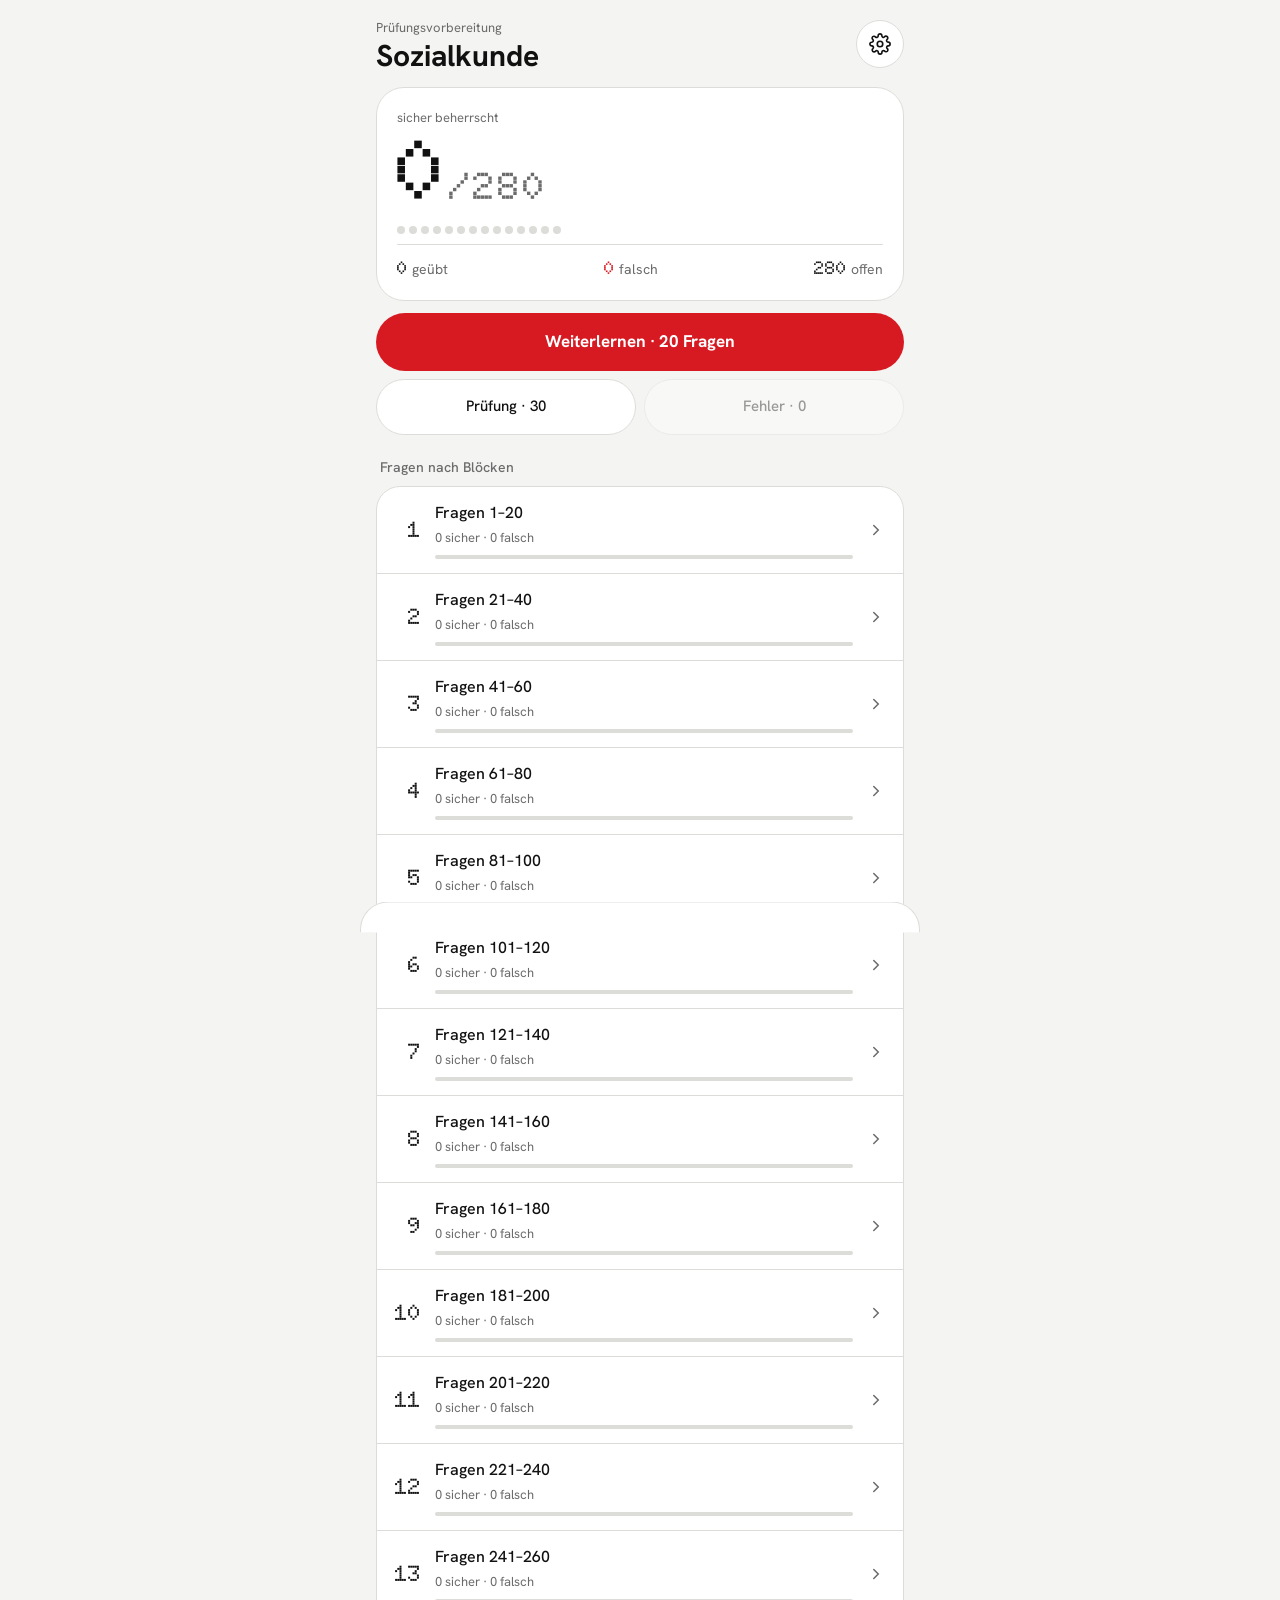
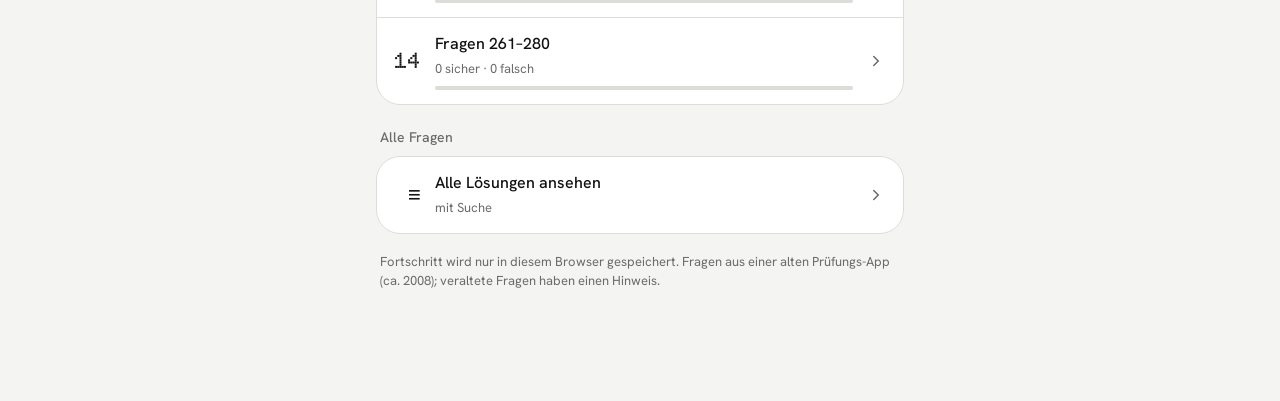
==== commit 0da2394e: "1.7: Spracheingabe neu, Export/Import, deutliche Richtig/Falsch-Anzeige Spracheingabe: - Entscheidun" ====
--- a/docs/app/index.html
+++ b/docs/app/index.html
@@ -17,7 +17,7 @@
    PICTURE: große Doto-Zahl „sicher / 280“ mit Punktleiste, darunter Blöcke als Liste
    COLOUR and TYPE: Schwarz/Weiß, Grautöne, ein rotes Signal #d71921; Doto für Zahlen, Hanken Grotesk für Text
    LAYOUT: eine Spalte, Handy zuerst, nur große Listenzeilen und Pill-Buttons */
-:root{color-scheme:light dark;--bg:light-dark(#f4f4f2,#050505);--ink:light-dark(#111,#f2f2f2);--mut:light-dark(#6b6b6b,#9a9a9a);--card:light-dark(#fff,#151515);--card2:light-dark(#ececea,#1e1e1e);--line:light-dark(#dcdcd8,#2a2a2a);--red:#d71921}
+:root{color-scheme:light dark;--bg:light-dark(#f4f4f2,#050505);--ink:light-dark(#111,#f2f2f2);--mut:light-dark(#6b6b6b,#9a9a9a);--card:light-dark(#fff,#151515);--card2:light-dark(#ececea,#1e1e1e);--line:light-dark(#dcdcd8,#2a2a2a);--red:#d71921;--green:light-dark(#12923f,#2fc463)}
 :root[data-theme=light]{color-scheme:light}:root[data-theme=dark]{color-scheme:dark}
 *{box-sizing:border-box;min-width:0;-webkit-tap-highlight-color:transparent}
 html{-webkit-text-size-adjust:100%}body{overscroll-behavior-y:none}
@@ -65,8 +65,8 @@
 .ans{display:grid;gap:8px}
 .a{width:100%;text-align:left;background:var(--card);border:1px solid var(--line);border-radius:22px;padding:14px 16px;min-height:60px;cursor:pointer;display:grid;grid-template-columns:28px minmax(0,1fr);gap:12px;align-items:center;font-size:16px;line-height:1.35}
 .a .k{width:28px;height:28px;border-radius:50%;background:var(--card2);display:grid;place-items:center;font-family:Doto,monospace;font-weight:900;font-size:15px}
-.a.ok{border-color:var(--ink);background:var(--ink);color:var(--bg)}.a.ok .k{background:var(--bg);color:var(--ink)}
-.a.bad{border-color:var(--red);color:var(--red)}.a.bad .k{background:var(--red);color:#fff}
+.a.ok{border-color:var(--green);background:var(--green);color:#fff;font-weight:600}.a.ok .k{background:#fff;color:var(--green)}
+.a.bad{border-color:var(--red);background:var(--red);color:#fff}.a.bad .k{background:#fff;color:var(--red)}
 .a.dim{opacity:.4}
 .note{margin-top:14px;padding:14px 16px;border:1px solid var(--line);border-radius:22px;background:var(--card);font-size:15px}
 .note b{display:flex;align-items:center;gap:8px;font-size:13px;color:var(--red);margin-bottom:4px}.note b::before{content:"";width:8px;height:8px;border-radius:50%;background:var(--red)}
@@ -117,6 +117,31 @@
 .setx{display:flex;align-items:center;justify-content:space-between;gap:12px;border-top:1px solid var(--line);padding:12px 2px;min-height:64px;flex-wrap:wrap}
 .setx small{display:block;color:var(--mut);font-size:13px}
 .vhint{font-size:13px;color:var(--mut);margin:-4px 2px 8px}
+.a.pick{border-color:var(--ink);box-shadow:0 0 0 1px var(--ink)}.a.pick .k{background:var(--ink);color:var(--bg)}
+.swh{text-align:center;color:var(--mut);font-size:13px;margin:16px 0 0}
+#app{touch-action:pan-y}
+.ov .pan{max-height:88vh;overflow-y:auto;overscroll-behavior:contain}
+.sech{font-size:13px;color:var(--mut);margin:16px 2px 6px;font-weight:500}
+.btn2{display:grid;grid-template-columns:minmax(0,1fr) minmax(0,1fr);gap:8px}
+.btn3{display:flex;flex-wrap:wrap;gap:8px;margin-top:10px}.btn3 .sbtn{flex:1 1 140px}
+.sbtn{min-height:52px;border:1px solid var(--line);border-radius:99px;background:var(--card2);font-weight:500;font-size:15px;cursor:pointer;padding:0 14px}
+.sbtn.pri2{background:var(--ink);color:var(--bg);border-color:var(--ink);font-weight:700}
+.box{border:1px solid var(--line);border-radius:22px;padding:16px}.box b{display:block;font-size:17px}.box p{margin:4px 0 0;color:var(--mut);font-size:14px}
+.code{width:100%;margin-top:10px;border:1px solid var(--line);border-radius:14px;background:var(--bg);color:var(--ink);font:13px/1.4 ui-monospace,Menlo,monospace;padding:10px 12px;resize:vertical;word-break:break-all}
+.lnk2{border:0;background:none;color:var(--mut);text-decoration:underline;font-size:14px;min-height:44px;padding:0 4px;margin-top:4px;cursor:pointer}
+/* Ergebnis-Streifen hinter der ganzen Seite: grün = richtig, rot = falsch */
+body::before{content:"";position:fixed;inset:0;z-index:-1;pointer-events:none;opacity:0;transition:opacity .35s}
+body.mood-ok::before{opacity:1;background:repeating-linear-gradient(135deg,color-mix(in srgb,var(--green) 22%,transparent) 0 18px,transparent 18px 36px)}
+body.mood-bad::before{opacity:1;background:repeating-linear-gradient(135deg,color-mix(in srgb,var(--red) 22%,transparent) 0 18px,transparent 18px 36px)}
+body{position:relative;isolation:isolate}
+.note.ok{border-color:var(--green);border-width:2px}.note.ok b{color:var(--green);font-size:15px}.note.ok b::before{background:var(--green)}
+.note.bad{border-color:var(--red);border-width:2px}.note.bad b{font-size:15px}
+.verdict{display:flex;align-items:center;gap:10px;border-radius:22px;padding:12px 16px;margin-top:14px;color:#fff;font-weight:700;font-size:18px}
+.verdict.ok{background:var(--green)}.verdict.bad{background:var(--red)}
+.verdict svg{flex:none}
+body.mood-ok .bot .pri{background:var(--green)}
+@keyframes pop{0%{transform:scale(.92);opacity:0}60%{transform:scale(1.03)}100%{transform:none;opacity:1}}
+.verdict{animation:pop .35s cubic-bezier(.2,.9,.2,1) both}
 @keyframes up{from{opacity:0;transform:translateY(12px)}}
 .enter>*{animation:up .45s cubic-bezier(.2,.9,.2,1) both}.enter>*:nth-child(2){animation-delay:.04s}.enter>*:nth-child(3){animation-delay:.08s}.enter>*:nth-child(n+4){animation-delay:.12s}
 @media(prefers-reduced-motion:reduce){*{animation:none!important;transition:none!important}}
@@ -143,9 +168,13 @@
 const all=()=>[...Array(N).keys()];
 const ARR='<svg width="20" height="20" viewBox="0 0 24 24" fill="none" stroke="currentColor" stroke-width="2" stroke-linecap="round"><path d="M15 18l-6-6 6-6"/></svg>';
 const CHEV='<svg class="chev" width="18" height="18" viewBox="0 0 24 24" fill="none" stroke="currentColor" stroke-width="2" stroke-linecap="round"><path d="M9 6l6 6-6 6"/></svg>';
+const MIC='<svg width="20" height="20" viewBox="0 0 24 24" fill="none" stroke="currentColor" stroke-width="2" stroke-linecap="round" stroke-linejoin="round"><rect x="9" y="3" width="6" height="11" rx="3"/><path d="M5 11a7 7 0 0 0 14 0M12 18v3"/></svg>';
 let run=null,openB=-1;
 function setBot(h){bot.hidden=!h;botin.innerHTML=h||''}
-function show(html){stopVoice();app.innerHTML=html;app.classList.remove('enter');void app.offsetWidth;app.classList.add('enter');scrollTo(0,0)}
+const calm=matchMedia('(prefers-reduced-motion: reduce)');
+function show(html,dir){stopVoice();document.body.classList.remove('mood-ok','mood-bad');app.style.transform='';app.innerHTML=html;app.classList.remove('enter');scrollTo(0,0);
+  if(dir){if(!calm.matches&&app.animate)app.animate([{transform:`translateX(${dir*48}px)`,opacity:0},{transform:'none',opacity:1}],{duration:260,easing:'cubic-bezier(.2,.9,.2,1)'});return}
+  void app.offsetWidth;app.classList.add('enter')}
 function home(keep){
   run=null;setBot('');
   const c={k:0,w:0,s:0};all().forEach(i=>{const s=status(i);if(s)c[s]++});
@@ -177,15 +206,52 @@
 function openSettings(){drawSettings(0);ov.classList.add('on');ov.setAttribute('aria-hidden','false')}
 function closeSettings(){ov.classList.remove('on');ov.setAttribute('aria-hidden','true')}
 document.getElementById('ovdim').onclick=closeSettings;
+// ---------- Fortschritt exportieren / importieren ----------
+let pend=null;
+const today=()=>new Date().toISOString().slice(0,10);
+function exportJSON(){return JSON.stringify({app:'sozialkunde-trainer',v:1,date:today(),questions:N,progress:st,voice:{rate:vs.rate,expl:vs.expl}})}
+function exportCode(){return 'SK1:'+btoa(unescape(encodeURIComponent(exportJSON())))}
+function readImport(text){text=String(text||'').trim();if(!text)return null;
+  try{if(/^SK1:/i.test(text))text=decodeURIComponent(escape(atob(text.slice(4).replace(/\s+/g,''))));
+    const d=JSON.parse(text);if(!d||d.app!=='sozialkunde-trainer'||typeof d.progress!=='object')return null;
+    const clean={};for(const [k,x] of Object.entries(d.progress)){const i=+k;if(Number.isInteger(i)&&i>=0&&i<N&&x&&typeof x==='object')clean[i]={r:+x.r||0,w:+x.w||0,s:+x.s||0}}
+    return{st:clean,date:d.date?new Date(d.date).toLocaleDateString('de-DE'):'',vs:d.voice}}catch(e){return null}}
+function takeImport(text){const d=readImport(text);if(!d){toast('Das ist keine gültige Sicherung');return}pend=d;drawSettings('imc')}
+window.__importText=takeImport;
+window.__skToast=m=>toast(m); // Android liefert die gewählte Datei hierhin
+const canFile=()=>!!window.AndroidApp||!!(navigator.canShare&&window.File&&(()=>{try{return navigator.canShare({files:[new File(['x'],'a.json',{type:'application/json'})]})}catch(e){return false}})())||!NA;
+const canShareTxt=()=>!!window.AndroidApp||!!navigator.share;
+async function copyText(s){
+  if(window.AndroidApp){window.AndroidApp.copy(s);toast('Code kopiert');return}
+  try{await navigator.clipboard.writeText(s);toast('Code kopiert');return}catch(e){}
+  const ta=document.getElementById('excode');if(ta){ta.focus();ta.select();try{document.execCommand('copy');toast('Code kopiert');return}catch(e){}}
+  toast('Code markiert – bitte selbst kopieren')}
+async function shareText(s){if(window.AndroidApp){window.AndroidApp.shareText(s);return}
+  try{await navigator.share({title:'Sozialkunde-Fortschritt',text:s})}catch(e){}}
+async function saveFile(name,s){
+  if(window.AndroidApp){window.AndroidApp.saveFile(name,s);return}
+  const f=new File([s],name,{type:'application/json'});
+  try{if(navigator.canShare&&navigator.canShare({files:[f]})){await navigator.share({files:[f],title:'Sozialkunde-Fortschritt'});return}}catch(e){if(e&&e.name==='AbortError')return}
+  try{const a=document.createElement('a');a.href=URL.createObjectURL(f);a.download=name;document.body.appendChild(a);a.click();setTimeout(()=>{URL.revokeObjectURL(a.href);a.remove()},1500);toast('Datei gespeichert')}catch(e){toast('Speichern nicht möglich – nimm „Code kopieren“')}}
 function drawSettings(step){
   const seen=Object.keys(st).length;
   pan.innerHTML=`<div class="grab"></div><h2>Einstellungen<button class="ib" id="cls" aria-label="Schließen"><svg width="18" height="18" viewBox="0 0 24 24" fill="none" stroke="currentColor" stroke-width="2" stroke-linecap="round"><path d="M6 6l12 12M18 6L6 18"/></svg></button></h2>
   <button class="set" id="thm" role="switch" aria-checked="${isDark()}"><span><b>Dunkelmodus</b><small>${theme?'Eigene Wahl':'Folgt gerade dem Handy'}</small></span><span class="sw"></span></button>
-  <button class="set" id="vtg" role="switch" aria-checked="${vs.on}"><span><b>Sprachmodus</b><small>Frage und Antworten vorlesen, mit A bis E antworten</small></span><span class="sw"></span></button>
+  <button class="set" id="vtg" role="switch" aria-checked="${vs.on}"><span><b>Sprachmodus</b><small>Vorlesen, dann Buchstabe oder Antwort sagen</small></span><span class="sw"></span></button>
   ${canSpeak?'':'<p class="vhint">Sprachausgabe wird auf diesem Gerät nicht unterstützt.</p>'}${canSpeak&&!canListen?'<p class="vhint">Spracheingabe wird hier nicht unterstützt, nur Vorlesen.</p>':''}
   <div class="setx"><span><b>Vorlesetempo</b></span><span class="seg" id="seg">${RATES.map(([r,l])=>`<button data-r="${r}" aria-pressed="${vs.rate===r}">${l}</button>`).join('')}</span></div>
   <button class="set" id="vex" role="switch" aria-checked="${vs.expl}"><span><b>Erklärung vorlesen</b><small>Nach jeder Antwort auch das „Warum“ vorlesen</small></span><span class="sw"></span></button>
-  ${step===0?`<button class="set warn" id="rst"><span>Gesamten Fortschritt löschen<small>${seen} von ${N} Fragen haben einen Lernstand</small></span></button>`:''}
+  <div class="sech">Fortschritt sichern</div>
+  ${step==='ex'?`<div class="box"><b>Exportieren</b><p>${seen} Fragen mit Lernstand. Speichere die Datei oder den Code, um den Fortschritt auf einem anderen Handy oder nach einer Neuinstallation zu übernehmen.</p>
+     <div class="btn3">${canFile()?'<button class="sbtn" id="exf">Als Datei speichern</button>':''}${canShareTxt()?'<button class="sbtn" id="exs">Teilen</button>':''}<button class="sbtn" id="exc">Code kopieren</button></div>
+     <textarea class="code" id="excode" readonly rows="3">${esc(exportCode())}</textarea><button class="lnk2" id="exx">Schließen</button></div>`
+   :step==='im'?`<div class="box"><b>Importieren</b><p>Wähle eine exportierte Datei oder füge den Code ein.</p>
+     <div class="btn3"><button class="sbtn" id="imf">Datei wählen</button></div><input type="file" id="imfile" accept=".json,.txt,application/json,text/plain" hidden>
+     <textarea class="code" id="imcode" rows="3" placeholder="Code hier einfügen …"></textarea><div class="btn3"><button class="sbtn pri2" id="imgo">Code importieren</button></div><button class="lnk2" id="imx">Abbrechen</button></div>`
+   :step==='imc'?`<div class="conf"><b>Fortschritt ersetzen?</b><p>Dein aktueller Stand (${seen} Fragen) wird durch den importierten (${Object.keys(pend.st).length} Fragen${pend.date?', gesichert am '+esc(pend.date):''}) ersetzt.</p><div class="in"><button class="del" id="imy">Ja, importieren</button><button class="no" id="imn">Abbrechen</button></div></div>`
+   :`<div class="btn2"><button class="sbtn" id="ex">Exportieren</button><button class="sbtn" id="im">Importieren</button></div>`}
+  <div class="sech">Zurücksetzen</div>
+  ${step===0||step==='ex'||step==='im'||step==='imc'?`<button class="set warn" id="rst"><span>Gesamten Fortschritt löschen<small>${seen} von ${N} Fragen haben einen Lernstand</small></span></button>`:''}
   ${step===1?`<div class="conf"><b>Wirklich alles löschen?</b><p>Alle ${seen} geübten Fragen werden auf „offen“ zurückgesetzt.</p><div class="in"><button class="del" id="y1">Ja, weiter</button><button class="no" id="n1">Abbrechen</button></div></div>`:''}
   ${step===2?`<div class="conf"><b>Letzte Abfrage</b><p>Das kann nicht rückgängig gemacht werden. Dein gesamter Lernfortschritt ist danach weg.</p><div class="in"><button class="del" id="y2">Endgültig löschen</button><button class="no" id="n2">Abbrechen</button></div></div>`:''}`;
   document.getElementById('cls').onclick=closeSettings;
@@ -196,6 +262,14 @@
   pan.querySelectorAll('#seg button').forEach(b=>b.onclick=()=>{vs.rate=+b.dataset.r;vsave();drawSettings(step);if('speechSynthesis' in window&&!NA){try{speechSynthesis.cancel()}catch(e){}}speak('So schnell lese ich vor.')});
   on('rst',()=>drawSettings(1));on('y1',()=>drawSettings(2));on('n1',()=>drawSettings(0));on('n2',()=>drawSettings(0));
   on('y2',()=>{st={};save();openB=-1;closeSettings();home();toast('Fortschritt gelöscht')});
+  on('ex',()=>drawSettings('ex'));on('exx',()=>drawSettings(0));on('im',()=>drawSettings('im'));on('imx',()=>drawSettings(0));on('imn',()=>{pend=null;drawSettings(0)});
+  on('exc',()=>copyText(exportCode()));
+  on('exs',()=>shareText(exportCode()));
+  on('exf',()=>saveFile('sozialkunde-fortschritt-'+today()+'.json',exportJSON()));
+  on('imf',()=>{if(window.AndroidApp)window.AndroidApp.pickFile();else document.getElementById('imfile').click()});
+  const fi=document.getElementById('imfile');if(fi)fi.onchange=()=>{const f=fi.files&&fi.files[0];if(!f)return;const r=new FileReader();r.onload=()=>takeImport(String(r.result));r.readAsText(f)};
+  on('imgo',()=>takeImport(document.getElementById('imcode').value));
+  on('imy',()=>{st=pend.st;save();if(pend.vs){Object.assign(vs,pend.vs);vs.on=false;vsave()}pend=null;openB=-1;closeSettings();home();toast('Fortschritt importiert')});
 }
 // ---------- Sprachmodus: Vorlesen + mit A–E antworten ----------
 const VKEY='sk-voice';let vs={on:false,rate:1.6,expl:false};
@@ -206,49 +280,131 @@
 const NA=window.AndroidVoice||null, SR=window.SpeechRecognition||window.webkitSpeechRecognition;
 const canSpeak=!!NA||('speechSynthesis' in window);
 const canListen=NA?(()=>{try{return NA.canListen()}catch(e){return false}})():!!SR;
-let vToken=0,cbn=0,rec=null;const scb={},lcb={};
+let vToken=0,cbn=0,rec=null,voicePick=-1;const scb={},lcb={};
 window.__voice={
   done:id=>{const f=scb[id];delete scb[id];f&&f()},
-  result:(id,json)=>{const f=lcb[id];delete lcb[id];let r=null;try{r=JSON.parse(json)}catch(e){}f&&f(r)},
-  error:(id,code)=>{const f=lcb[id];delete lcb[id];f&&f(code==='denied'?'denied':null)},
+  result:(id,json)=>{const f=lcb[id];delete lcb[id];let r=[];try{r=JSON.parse(json)}catch(e){}f&&f({alts:r})},
+  // Zwischenergebnisse nur anzeigen – entschieden wird erst, wenn du fertig gesprochen hast
+  partial:(id,json)=>{if(!lcb[id])return;let r=[];try{r=JSON.parse(json)}catch(e){}if(r[0])setVState('live',r[0])},
+  ready:id=>{if(lcb[id])setVState('listen')},
+  error:(id,code)=>{const f=lcb[id];delete lcb[id];f&&f({err:code})},
   pause:()=>stopVoice()
 };
-let deV=null;const pickVoice=()=>{if(NA||!('speechSynthesis' in window))return;const v=speechSynthesis.getVoices().filter(x=>/^de/i.test(x.lang));deV=v.find(x=>x.localService&&/anna|petra|helena|markus|yannick/i.test(x.name))||v.find(x=>x.localService)||v[0]||null};
+let deV=null;const pickVoice=()=>{if(NA||!('speechSynthesis' in window))return;const v=speechSynthesis.getVoices().filter(x=>/^de/i.test(x.lang));deV=v.find(x=>/premium|enhanced|erweitert|neural|natural/i.test(x.name+' '+x.voiceURI))||v.find(x=>x.localService&&/anna|petra|helena|markus|yannick|google/i.test(x.name))||v.find(x=>x.localService)||v[0]||null};
 if(!NA&&'speechSynthesis' in window){pickVoice();speechSynthesis.onvoiceschanged=pickVoice}
+// ---- Text fürs Vorlesen aufbereiten: Abkürzungen ausschreiben, Kürzel buchstabieren, Zeichen ersetzen ----
+const LN={A:'A',B:'Be',C:'Ze',D:'De',E:'E',F:'Ef',G:'Ge',H:'Ha',I:'I',J:'Jott',K:'Ka',L:'El',M:'Em',N:'En',O:'O',P:'Pe',Q:'Ku',R:'Er',S:'Es',T:'Te',U:'U',V:'Fau',W:'We',X:'Ix',Y:'Ypsilon',Z:'Zett'};
+const spell=s=>s.split('').map(c=>LN[c.toUpperCase()]||c).join(' ');
+const WORDS={BBiG:'Berufsbildungsgesetz',BiBG:'Berufsbildungsgesetz',GG:'Grundgesetz',AktG:'Aktiengesetz',ArbZG:'Arbeitszeitgesetz',
+ JArbSchG:'Jugendarbeitsschutzgesetz',EFZG:'Entgeltfortzahlungsgesetz',BetrVG:'Betriebsverfassungsgesetz',VO:'Verordnung',
+ ELStAM:'Elstam',BAföG:'Bafög',NATO:'Nato',UNO:'Uno',UNICEF:'Unicef',OPEC:'Opec',KGaA:'Ka Ge auf Aktien',GdbR:'Ge Be Er',
+ I:'eins',II:'zwei',III:'drei',IV:'vier',V:'fünf',VI:'sechs'};
+const SPELL=['GmbH','AG','KG','OHG','BGB','BRD','USA','SPD','CDU','CSU','FDP','EZB','EU','AOK','KFZ','DGB','PDS','WTO','WHO','ID','GbR','PLO','ADAC','NGG','DAG','CGB','EWG','UN','UNHCR','IHK','IT','JAV','DGUV','BIP','UG','IG','DM','PC','KfW'];
+const L='A-Za-zÄÖÜäöüß';
+const wordRe=new RegExp('(?<!['+L+'])('+[...Object.keys(WORDS),...SPELL].sort((a,b)=>b.length-a.length).join('|')+')(?!['+L+'])','g');
+const FRAC={'1/2':'ein halb','1/3':'ein Drittel','2/3':'zwei Drittel','1/4':'ein Viertel','3/4':'drei Viertel'};
+function sayable(s){
+  return String(s)
+   .replace(/\bz\.\s?B\./g,'zum Beispiel').replace(/\bbzw\./g,'beziehungsweise').replace(/\bd\.\s?h\./g,'das heißt')
+   .replace(/\bu\.\s?a\./g,'unter anderem').replace(/\bggf\./g,'gegebenenfalls').replace(/\busw\./g,'und so weiter')
+   .replace(/\bca\./g,'circa').replace(/\bNr\./g,'Nummer').replace(/\bArt\.\s?/g,'Artikel ').replace(/\bAbs\.\s?/g,'Absatz ')
+   .replace(/\be\.\s?K\./g,'eingetragener Kaufmann').replace(/\be\.\s?V\./g,'eingetragener Verein')
+   .replace(/(%\s?[A-Za-zÄÖÜäöüß]+)\s?\/\s?(?=\d)/g,'$1, ').replace(/§§?\s?/g,'Paragraf ').replace(/\s?%/g,' Prozent').replace(/\s?€/g,' Euro')
+   .replace(/\b([1-3])\/([2-4])\b/g,m=>FRAC[m]||m).replace(/\/innen\b/g,'').replace(/CDU\/CSU/g,'CDU und CSU')
+   .replace(/(\d{4})\s?[–-]\s?(\d{4})/g,'$1 bis $2').replace(/\s?\/\s?/g,' oder ')
+   .replace(wordRe,m=>WORDS[m]||spell(m))
+   .replace(/\s\+\s/g,', ').replace(/\s[–—-]\s/g,', ').replace(/\s?\(\s?/g,', ').replace(/\s?\)\s?/g,', ')
+   .replace(/[„“"»«]/g,'').replace(/\s*,\s*([,.?!:])/g,'$1').replace(/,\s*,/g,',').replace(/\s{2,}/g,' ').replace(/,\s*$/,'').trim()}
 // wait = geschätzte Zeit, bis dieser Satz in der Warteschlange dran ist (nur für den Notfall-Timeout im Browser)
 const est=text=>400+text.length*85/vs.rate;
-function speak(text,wait=0){return new Promise(res=>{
+// Safari/Browser-Stimmen werden mit hoher Rate schnell undeutlich: dort sanfter skalieren
+const webRate=()=>Math.min(1.8,1+(vs.rate-1)*.55);
+function speak(text,wait=0){text=sayable(text);return new Promise(res=>{
   if(NA){const id='s'+(++cbn);scb[id]=res;try{NA.speak(text,vs.rate,id)}catch(e){res()}return}
   if(!('speechSynthesis' in window))return res();
-  const u=new SpeechSynthesisUtterance(text);u.lang='de-DE';u.rate=vs.rate;if(deV)u.voice=deV;
+  const u=new SpeechSynthesisUtterance(text);u.lang='de-DE';u.rate=webRate();u.pitch=1;if(deV)u.voice=deV;
   let d=false;const fin=()=>{if(!d){d=true;res()}};u.onend=fin;u.onerror=fin;
   setTimeout(fin,2500+wait+est(text));speechSynthesis.speak(u);
 })}
+// listen() liefert {alts:[...]} oder {err:'nomatch'|'busy'|'denied'|'net'|'other'}
 function listen(){return new Promise(res=>{
-  if(NA){const id='l'+(++cbn);lcb[id]=res;try{NA.listen(id)}catch(e){delete lcb[id];res(null)}return}
-  if(!SR)return res(null);
-  const r=new SR();rec=r;r.lang='de-DE';r.maxAlternatives=5;r.interimResults=false;r.continuous=false;
-  let got=null;r.onresult=e=>{got=[...e.results[0]].map(a=>a.transcript)};
-  r.onerror=e=>{if(e.error==='not-allowed'||e.error==='service-not-allowed')got='denied'};
-  r.onend=()=>{if(rec===r)rec=null;res(got)};
-  try{r.start()}catch(e){rec=null;res(null)}
+  if(NA){const id='l'+(++cbn);lcb[id]=res;try{NA.listen(id)}catch(e){delete lcb[id];res({err:'other'})}return}
+  if(!SR)return res({err:'other'});
+  const r=new SR();rec=r;r.lang='de-DE';r.maxAlternatives=5;r.interimResults=true;r.continuous=false;
+  let out=null;const fin=v=>{if(out)return;out=v;try{r.abort()}catch(e){}};
+  r.onaudiostart=()=>setVState('listen');
+  r.onresult=e=>{const res0=e.results[e.results.length-1],alts=[...res0].map(a=>a.transcript);
+    if(res0.isFinal){fin({alts});return}
+    if(alts[0])setVState('live',alts[0])};
+  r.onerror=e=>{const m={'no-speech':'nomatch','not-allowed':'denied','service-not-allowed':'denied','network':'net','aborted':'other'};if(!out)out={err:m[e.error]||'other'}};
+  r.onend=()=>{if(rec===r)rec=null;res(out||{err:'nomatch'})};
+  try{r.start()}catch(e){rec=null;res({err:'busy'})}
 })}
 function stopVoice(){vToken++;
   try{if(NA)NA.stop();else if('speechSynthesis' in window)speechSynthesis.cancel()}catch(e){}
   if(rec){try{rec.abort()}catch(e){}rec=null}
-  for(const k in lcb){const f=lcb[k];delete lcb[k];f(null)}
+  for(const k in lcb){const f=lcb[k];delete lcb[k];f({err:'other'})}
   for(const k in scb){const f=scb[k];delete scb[k];f()}
   setVState('')}
-const LET=[['a','ah','aa','ar','eins','erste','erstens','1'],['b','be','bee','beh','zwei','zweite','2'],['c','ce','cee','zeh','tse','ze','see','drei','dritte','3'],['d','de','dee','deh','vier','vierte','4'],['e','ee','eh','fünf','fünfte','5']];
-function parse(alts){
-  for(const s of alts||[]){const w=String(s).toLowerCase().replace(/[^a-zäöüß0-9 ]/g,' ').split(/\s+/).filter(Boolean);if(!w.length)continue;
-    if(w.some(x=>/^(stopp?|ende|beenden|aufhören)$/.test(x)))return'stop';
+// ---- Erkennung: Buchstabe (A–E) ODER die Antwort selbst ----
+const SURE=[['anton','alpha','alfa','adam'],['berta','bertha','bravo','bruno'],['cäsar','caesar','zäsar','charlie','charly'],['dora','delta','david'],['emil','echo','erich']];
+const NUMS=[['eins','erste','erstens','ersten'],['zwei','zweite','zweitens','zweiten'],['drei','dritte','drittens','dritten'],['vier','vierte','viertens','vierten'],['fünf','fünfte','fünftens','fünften']];
+const LOOSE=[
+ ['a','ah','aa','aah','ahh','ha','haa','ar','är','aha','1','one'],
+ ['b','be','bee','beh','bé','bäh','bä','pe','peh','p','pee','bei','2','two'],
+ ['c','ce','cee','zeh','tse','ze','zee','see','seh','sie','z','zett','tsee','3','three'],
+ ['d','de','dee','deh','day','te','tee','t','teh','the','die','4','four'],
+ ['e','ee','eh','he','ehe','äh','ehh','i','5','five','er']];
+const FILL=new Set('ähm äh hm hmm also ich nehme nimm glaube denke sage sag würde sagen wähle ist es mal okay ok bitte vielleicht dann das wäre meine genau'.split(' '));
+const STOPW=new Set('der die das und oder ein eine einer eines einem einen dem den des mit von zu zum zur auf für bei nach aus ist sind wird werden wurde nicht nur auch als wie im in an am es sie er man sich durch über unter vor bis so dass was wer wo sein seine ihre ihr alle allen jeder jede kein keine mehr sehr hat haben kann können muss müssen darf soll'.split(' '));
+const NUMW={null:0,eins:1,ein:1,eine:1,zwei:2,drei:3,vier:4,fünf:5,sechs:6,sieben:7,acht:8,neun:9,zehn:10,elf:11,zwölf:12,dreizehn:13,vierzehn:14,fünfzehn:15,sechzehn:16,siebzehn:17,achtzehn:18,neunzehn:19,zwanzig:20,einundzwanzig:21,vierundzwanzig:24,dreißig:30,vierzig:40,fünfzig:50,sechzig:60,siebzig:70,achtzig:80,neunzig:90,hundert:100,tausend:1000};
+const norm=s=>String(s).toLowerCase().replace(/(\d)\.(?=\d{3})/g,'$1').replace(/,-/g,'').replace(/[„“"'.,!?;:()\/+\-–€%]/g,' ').replace(/\s+/g,' ').trim();
+const words=s=>norm(s).split(' ').filter(Boolean);
+const content=s=>[...new Set(words(s).map(w=>NUMW[w]!==undefined&&!['ein','eine'].includes(w)?String(NUMW[w]):w).filter(w=>(/^\d+$/.test(w)||w.length>=2)&&!STOPW.has(w)&&!FILL.has(w)))];
+function curTexts(){if(!run||run.done)return[];const q=Q[run.list[run.pos]];return[...app.querySelectorAll('.a')].map(b=>q.a[+b.dataset.j])}
+const tri=w=>{const s='  '+w+' ',o=new Set();for(let i=0;i<s.length-2;i++)o.add(s.slice(i,i+3));return o};
+// exakt = 1; nur ähnlich zählt deutlich weniger (Rentenversicherung ≠ Krankenversicherung); Zahlen nur exakt
+function sim(a,b){if(a===b)return 1;if(/^\d+$/.test(a)||/^\d+$/.test(b))return 0;
+  if(a.length>=5&&b.length>=5&&(a.startsWith(b)||b.startsWith(a)))return .85;
+  const x=tri(a),y=tri(b);let n=0;for(const g of x)if(y.has(g))n++;const d=2*n/(x.size+y.size);return d>=.6?d*d:0}
+// Wie gut passt das Gesagte zu einer Antwort? (0–1)
+// Mischung aus „wie viel der Antwort wurde gesagt“ und „wie viel des Gesagten steht in der Antwort“
+function contentScore(said,opt){const ow=content(opt);if(!ow.length||!said.length)return 0;
+  const best=(w,list)=>{let m=0;for(const s of list){const v=sim(w,s);if(v>m)m=v}return m};
+  const rec=Math.min(1,ow.reduce((n,w)=>n+best(w,said),0)/Math.min(ow.length,3));
+  const pre=said.reduce((n,s)=>n+best(s,ow),0)/said.length;
+  return rec+pre?2*rec*pre/(rec+pre):0}
+// Buchstabe nur, wenn er eindeutig als Buchstabe gemeint ist (kurz gesagt oder nach „Antwort“)
+const ART=new Set(['die','der','das','den','dem']);
+function letterIn(text){const w=words(text),r=w.filter(x=>!FILL.has(x)),bare=r.filter(x=>!ART.has(x));
+  const any=n=>{for(const L of [SURE,NUMS,LOOSE]){const i=L.findIndex(l=>l.includes(n));if(i>=0)return i}return -1};
+  for(let k=0;k<w.length-1;k++)if(/^(antwort|buchstabe|buchstaben|lösung|nummer)$/.test(w[k])){const i=any(w[k+1]);if(i>=0)return i}
+  // Zahlen/Ordnungszahlen nur, wenn sonst nichts gesagt wurde („die zweite“, „drei“) – „drei Personen“ ist eine Antwort
+  if(bare.length===1){const i=NUMS.findIndex(l=>l.includes(bare[0]));if(i>=0)return i}
+  if(r.length&&r.length<=3)for(let k=r.length-1;k>=0;k--){const i=SURE.findIndex(l=>l.includes(r[k]));if(i>=0)return i}
+  if(r.length===1){const i=LOOSE.findIndex(l=>l.includes(r[0]));if(i>=0)return i}
+  if(r.length===0&&w.length===1){const i=LOOSE.findIndex(l=>l.includes(w[0]));if(i>=0)return i}
+  return -1}
+function parse(alts,opts){
+  alts=(alts||[]).map(String).filter(s=>s.trim());opts=opts||[];
+  for(const s of alts){const w=words(s);if(w.length>3)continue;
+    if(w.some(x=>/^(stopp?|beenden|aufhören|abbrechen)$/.test(x)))return'stop';
     if(w.some(x=>/^(wiederholen|wiederhole|nochmal|nochmals|wiederholung)$/.test(x)))return'repeat';
-    if(w.some(x=>/^(weiter|nächste|überspringen)$/.test(x)))return'skip';
-    for(let k=w.length-1;k>=0;k--){const i=LET.findIndex(l=>l.includes(w[k]));if(i>=0)return i}}
+    if(w.some(x=>/^(weiter|nächste|überspringen)$/.test(x)))return'skip'}
+  // 1) Buchstabe – zuerst in der wahrscheinlichsten Erkennung, dann in den Alternativen
+  for(const s of alts){const i=letterIn(s);if(i>=0&&i<Math.max(opts.length,5))return i}
+  // 2) Antwort selbst: beste Übereinstimmung über alle Erkennungs-Varianten, mit klarem Abstand zur zweitbesten
+  if(!opts.length)return null;
+  const sc=opts.map(o=>Math.max(...alts.map(s=>contentScore(content(s),o))));
+  const order=sc.map((v,k)=>[v,k]).sort((a,b)=>b[0]-a[0]),[b1,b2]=[order[0],order[1]||[0,-1]];
+  // bei nur einem gesagten Stichwort muss es eindeutig zu genau einer Antwort gehören
+  const nSaid=Math.max(...alts.map(s=>content(s).length));
+  if(b1[0]>=.5&&b1[0]-b2[0]>=(nSaid<=1?.35:.2))return b1[1];
   return null}
-function setVState(s){const el=document.getElementById('vst');if(!el)return;el.className='vst '+s;
-  el.innerHTML=s==='listen'?'<i></i>Hört zu – sag A, B, C, D oder E':s==='speak'?'<i></i>Liest vor …':''}
+window.__skTest={parse:(a,o)=>parse(a,o),content:s=>content(s)};
+function setVState(s,heard){const el=document.getElementById('vst');if(!el)return;el.className='vst '+s;
+  el.innerHTML=s==='listen'?'<i></i>Jetzt sprechen – Buchstabe oder Antwort':s==='wait'?'<i></i>Mikrofon startet …':s==='speak'?'<i></i>Liest vor …':
+   s==='live'?'<i></i>Höre: „'+esc(heard)+'“':s==='heard'?'<i></i>Gehört: „'+esc(heard)+'“':''}
 function updVBtn(){const b=document.getElementById('mic');if(b){b.classList.toggle('on',vs.on);b.setAttribute('aria-pressed',vs.on)}}
 const sleep=ms=>new Promise(r=>setTimeout(r,ms));
 async function voiceAsk(){
@@ -256,68 +412,118 @@
   const live=()=>my===vToken&&vs.on&&run&&!run.done;
   const btns=[...app.querySelectorAll('.a')];setVState('speak');
   // Alles sofort in die Warteschlange: keine Pausen zwischen Frage und Antworten
-  const parts=[q.q,...btns.map((b,k)=>'ABCDE'[k]+': '+q.a[+b.dataset.j])];
+  const parts=[q.q,...btns.map((b,k)=>'ABCDE'[k]+'. '+q.a[+b.dataset.j])];
   let acc=0;const ps=parts.map(p=>{const pr=speak(p,acc);acc+=est(p);return pr});
   await ps[0];if(!live())return;
   for(let k=0;k<btns.length;k++){btns[k].classList.add('rd');await ps[k+1];btns[k].classList.remove('rd');if(!live())return}
   voiceListen(my,0);
 }
+// Zuhören: Stille/Zeitüberschreitung wird leise wiederholt; nur bei echtem Unverständnis kommt eine Rückfrage
 async function voiceListen(my,tries){
   if(!canListen){setVState('');return}
-  setVState('listen');const r=await listen();
-  if(my!==vToken||!vs.on||!run||run.done)return;setVState('');
-  if(r==='denied'){vs.on=false;vsave();updVBtn();toast('Mikrofon nicht erlaubt');return}
-  const p=parse(r),btns=[...app.querySelectorAll('.a')];
-  if(typeof p==='number'&&btns[p]){answer(+btns[p].dataset.j);return}
-  if(p==='repeat'){voiceAsk();return}
-  if(p==='stop'){vs.on=false;vsave();updVBtn();stopVoice();toast('Sprachmodus aus');return}
-  if(tries<1){setVState('speak');await speak('Nicht verstanden. Sag A, B, C, D oder E.');if(my!==vToken)return;voiceListen(my,tries+1)}
-  else{setVState('');toast('Nicht verstanden – tippe aufs Mikrofon')}
+  let quiet=0,miss=0,busy=0;
+  while(true){
+    await sleep(NA?120:250);if(my!==vToken||!vs.on||!run||run.done)return;
+    setVState('wait');const r=await listen();
+    if(my!==vToken||!vs.on||!run||run.done)return;
+    if(r.err==='denied'){vs.on=false;vsave();updVBtn();setVState('');toast('Mikrofon nicht erlaubt');return}
+    if(r.err==='busy'||r.err==='other'){if(++busy>3){setVState('');toast('Spracheingabe gestört – tippe aufs Mikrofon');return}await sleep(400);continue}
+    if(r.err==='net'){setVState('');toast('Spracheingabe braucht Internet');return}
+    if(r.err==='nomatch'){if(++quiet>=4){setVState('');toast('Nichts gehört – tippe aufs Mikrofon');return}continue}
+    const p=parse(r.alts,curTexts()),btns=[...app.querySelectorAll('.a')];
+    if(typeof p==='number'&&btns[p]){voicePick=p;setVState('heard',r.alts[0]||'');answer(+btns[p].dataset.j);return}
+    if(p==='repeat'){voiceAsk();return}
+    if(p==='skip'){go(1);return}
+    if(p==='stop'){vs.on=false;vsave();updVBtn();stopVoice();toast('Sprachmodus aus');return}
+    const heard=(r.alts&&r.alts[0])||'';
+    if(++miss>=3){setVState('heard',heard);toast('Nicht verstanden – tippe aufs Mikrofon');return}
+    setVState('heard',heard);await sleep(700);if(my!==vToken)return;
+    setVState('speak');await speak(miss===1?'Nicht verstanden. Sag den Buchstaben, zum Beispiel Berta, oder die Antwort.':'Bitte nochmal.');if(my!==vToken)return;
+  }
 }
 async function voiceFeedback(q,ok,last,next){
   const my=++vToken,btns=[...app.querySelectorAll('.a')],ci=btns.findIndex(b=>isRight(q,+b.dataset.j));
   setVState('speak');
-  const fbt=ok?'Richtig.':'Falsch. Richtig ist '+'ABCDE'[ci]+': '+q.a[q.c];
+  const said=voicePick>=0?'ABCDE'[voicePick]+'. ':'';voicePick=-1;
+  const fbt=said+(ok?'Richtig.':'Falsch. Richtig ist '+'ABCDE'[ci]+'. '+q.a[q.c]);
   const p1=speak(fbt),p2=vs.expl?speak(q.e,est(fbt)):null;
   await p1;if(my!==vToken)return;if(p2){await p2;if(my!==vToken)return}
   setVState('');await sleep(150);if(my!==vToken||!vs.on)return;next();
 }
 function toggleVoice(){
   if(!canSpeak){toast('Sprachausgabe wird hier nicht unterstützt');return}
+  // Sprachmodus an, aber gerade still (z. B. nach „Nichts gehört“): Antippen hört erneut zu statt auszuschalten
+  const el=document.getElementById('vst');
+  if(vs.on&&run&&!run.done&&canListen&&el&&!/listen|speak/.test(el.className)){voiceListen(++vToken,0);return}
   vs.on=!vs.on;vsave();updVBtn();
   if(vs.on){if(!canListen)toast('Nur Vorlesen – Spracheingabe geht hier nicht');if(run&&!run.done)voiceAsk()}
   else stopVoice();
 }
+// ---------- Wischen und Pfeiltasten im Quiz ----------
+const inQuiz=()=>run&&document.getElementById('vst')&&!ov.classList.contains('on');
+let sx=null,sy=0,t0=0,lock=null,dxl=0;
+document.addEventListener('touchstart',e=>{sx=null;if(!inQuiz()||e.touches.length>1)return;const p=e.touches[0];
+  if(p.clientX<18||p.clientX>innerWidth-18)return;sx=p.clientX;sy=p.clientY;t0=Date.now();lock=null;dxl=0},{passive:true});
+document.addEventListener('touchmove',e=>{if(sx===null)return;const p=e.touches[0],dx=p.clientX-sx,dy=p.clientY-sy;
+  if(lock===null&&(Math.abs(dx)>10||Math.abs(dy)>10))lock=Math.abs(dx)>Math.abs(dy)*1.3?'x':'y';
+  if(lock==='x'){dxl=dx;app.style.transform=`translateX(${dx*.35}px)`}},{passive:true});
+const endSwipe=()=>{if(sx===null)return;const dx=dxl,fast=Date.now()-t0<260;sx=null;
+  if(lock!=='x')return;
+  if(Math.abs(dx)>70||(fast&&Math.abs(dx)>35)){if(!swiped){swiped=true;try{localStorage.setItem('sk-swiped','1')}catch(e){}}go(dx<0?1:-1)}
+  else if(app.animate){app.animate([{transform:app.style.transform},{transform:'none'}],{duration:200,easing:'ease-out'});app.style.transform=''}
+  else app.style.transform=''};
+document.addEventListener('touchend',endSwipe,{passive:true});document.addEventListener('touchcancel',endSwipe,{passive:true});
+document.addEventListener('keydown',e=>{if(!inQuiz()||e.target.tagName==='INPUT')return;
+  if(e.key==='ArrowRight'){go(1);e.preventDefault()}else if(e.key==='ArrowLeft'){go(-1);e.preventDefault()}});
 document.addEventListener('visibilitychange',()=>{if(document.hidden)stopVoice()});
-function start(list,label){run={list,label,pos:0,right:0,exam:label==='Prüfung'};ask()}
-function ask(){
-  const i=run.list[run.pos],q=Q[i],order=shuffle(q.a.map((t,j)=>j));run.done=false;
-  show(`<div class="top"><button class="ib" id="back" aria-label="Zurück">${ARR}</button><span class="cap">${run.label}</span><span class="tr2"><span class="cnt">${run.pos+1}/${run.list.length}</span>${canSpeak?`<button class="ib mic ${vs.on?'on':''}" id="mic" aria-label="Sprachmodus" aria-pressed="${vs.on}"><svg width="20" height="20" viewBox="0 0 24 24" fill="none" stroke="currentColor" stroke-width="2" stroke-linecap="round" stroke-linejoin="round"><rect x="9" y="3" width="6" height="11" rx="3"/><path d="M5 11a7 7 0 0 0 14 0M12 18v3"/></svg></button>`:''}</span></div>
-  <div class="pbar">${run.list.length<=40?run.list.map((x,k)=>`<i class="${k<run.pos?'d':k===run.pos?'c':''}"></i>`).join(''):`<i class="d" style="flex:${run.pos}"></i><i style="flex:${run.list.length-run.pos}"></i>`}</div>
+function start(list,label){run={list,label,pos:0,exam:label==='Prüfung',ord:[],ans:[]};ask()}
+// Blättern: d=+1 nächste Frage, d=-1 vorherige
+function go(d){if(!run)return;const p=run.pos+d;
+  if(p<0){bump(1);return}
+  if(p>=run.list.length){result();return}
+  run.pos=p;ask(d)}
+function bump(d){if(!calm.matches&&app.animate)app.animate([{transform:'none'},{transform:`translateX(${d*22}px)`},{transform:'none'}],{duration:280,easing:'ease-out'})}
+let swiped=false;try{swiped=!!localStorage.getItem('sk-swiped')}catch(e){}
+function ask(dir){
+  const i=run.list[run.pos],q=Q[i],order=run.ord[run.pos]||(run.ord[run.pos]=shuffle(q.a.map((t,j)=>j)));
+  const prev=run.ans[run.pos];run.done=prev!==undefined;
+  show(`<div class="top"><button class="ib" id="back" aria-label="Zurück">${ARR}</button><span class="cap">${run.label}</span><span class="tr2"><span class="cnt">${run.pos+1}/${run.list.length}</span>${canSpeak?`<button class="ib mic ${vs.on?'on':''}" id="mic" aria-label="Sprachmodus" aria-pressed="${vs.on}">${MIC}</button>`:''}</span></div>
+  <div class="pbar">${run.list.length<=40?run.list.map((x,k)=>`<i class="${k===run.pos?'c':run.ans[k]!==undefined?'d':''}"></i>`).join(''):`<i class="d" style="flex:${run.pos}"></i><i style="flex:${run.list.length-run.pos}"></i>`}</div>
   <div class="qn">Frage ${i+1}</div><div class="q">${esc(q.q)}</div><div class="vst" id="vst"></div>
-  <div class="ans">${order.map((j,k)=>`<button class="a" data-j="${j}"><span class="k">${'ABCDE'[k]}</span><span>${esc(q.a[j])}</span></button>`).join('')}</div><div id="fb"></div>`);
+  <div class="ans">${order.map((j,k)=>`<button class="a" data-j="${j}"><span class="k">${'ABCDE'[k]}</span><span>${esc(q.a[j])}</span></button>`).join('')}</div><div id="fb"></div>
+  ${swiped?'':'<p class="swh">‹ Wischen zum Blättern ›</p>'}`,dir);
   document.getElementById('back').onclick=()=>home();
   app.querySelectorAll('.a').forEach(b=>b.onclick=()=>answer(+b.dataset.j));
   const m=document.getElementById('mic');if(m)m.onclick=toggleVoice;
   setBot('');
-  if(vs.on)voiceAsk();
+  if(run.done)paint(prev,false);else if(vs.on)voiceAsk();
 }
 const isRight=(q,j)=>j===q.c||q.a[j]===q.a[q.c];
 function answer(j){
-  if(run.done)return;run.done=true;stopVoice();
+  if(run.done)return;run.done=true;run.ans[run.pos]=j;stopVoice();
   const i=run.list[run.pos],q=Q[i],ok=isRight(q,j);
-  const x=st[i]||{r:0,w:0,s:0};if(ok){x.r++;x.s++}else{x.w++;x.s=0}st[i]=x;save();if(ok)run.right++;
-  const last=run.pos===run.list.length-1,next=()=>{if(last)result();else{run.pos++;ask()}};
-  if(run.exam){next();return}
-  app.querySelectorAll('.a').forEach(b=>{const k=+b.dataset.j;b.disabled=true;if(isRight(q,k))b.classList.add('ok');else if(k===j)b.classList.add('bad');else b.classList.add('dim')});
-  document.getElementById('fb').innerHTML=`<div class="note ${ok?'ok':''}"><b>${ok?'Richtig':'Falsch'}</b>${ok?'':`<p class="rt">Richtig ist: ${esc(q.a[q.c])}</p>`}<p>${esc(q.e)}</p></div>`+(q.n?`<div class="note"><b>Hinweis</b>${esc(q.n)}</div>`:'');
+  const x=st[i]||{r:0,w:0,s:0};if(ok){x.r++;x.s++}else{x.w++;x.s=0}st[i]=x;save();
+  if(run.exam){go(1);return}
+  paint(j,true);
+}
+// Beantwortete Frage anzeigen (fresh=true direkt nach dem Antworten, false beim Zurückblättern)
+function paint(j,fresh){
+  const i=run.list[run.pos],q=Q[i],ok=isRight(q,j),last=run.pos===run.list.length-1,next=()=>go(1);
+  app.querySelectorAll('.a').forEach(b=>{const k=+b.dataset.j;b.disabled=true;
+    if(run.exam){b.classList.add(k===j?'pick':'dim');return}
+    if(isRight(q,k)){b.classList.add('ok');b.querySelector('.k').textContent='✓'}else if(k===j){b.classList.add('bad');b.querySelector('.k').textContent='✕'}else b.classList.add('dim')});
+  if(!run.exam)document.body.classList.add(ok?'mood-ok':'mood-bad');
+  const ICO=ok?'<svg width="26" height="26" viewBox="0 0 24 24" fill="none" stroke="currentColor" stroke-width="3" stroke-linecap="round" stroke-linejoin="round"><path d="M5 12.5l4.5 4.5L19 7.5"/></svg>':'<svg width="26" height="26" viewBox="0 0 24 24" fill="none" stroke="currentColor" stroke-width="3" stroke-linecap="round"><path d="M6 6l12 12M18 6L6 18"/></svg>';
+  if(!run.exam)document.getElementById('fb').innerHTML=`<div class="verdict ${ok?'ok':'bad'}" role="status">${ICO}${ok?'Richtig!':'Leider falsch'}</div><div class="note ${ok?'ok':'bad'}"><b>Erklärung</b>${ok?'':`<p class="rt">Richtig ist: ${esc(q.a[q.c])}</p>`}<p>${esc(q.e)}</p></div>`+(q.n?`<div class="note"><b>Hinweis</b>${esc(q.n)}</div>`:'');
+  else document.getElementById('fb').innerHTML='<p class="swh">Deine Antwort. Die Auswertung kommt am Ende.</p>';
   setBot(`<button class="pri" id="next">${last?'Ergebnis':'Weiter'}</button>`);
   document.getElementById('next').onclick=()=>{stopVoice();next()};
-  if(vs.on&&canSpeak)voiceFeedback(q,ok,last,next);
+  if(fresh&&vs.on&&canSpeak)voiceFeedback(q,ok,last,next);
 }
 const grade=p=>p>=.92?'1':p>=.81?'2':p>=.67?'3':p>=.5?'4':p>=.3?'5':'6';
 const item=i=>{const q=Q[i];return`<li class="ri"><div class="qn">Frage ${i+1}</div><div>${esc(q.q)}</div><div class="aa">${esc(q.a[q.c])}</div><div class="ee">${esc(q.e)}</div>${q.n?`<div class="nn">Hinweis: ${esc(q.n)}</div>`:''}</li>`};
 function result(){
+  run.right=run.ans.reduce((s,j,k)=>s+(j!==undefined&&isRight(Q[run.list[k]],j)?1:0),0);
   const n=run.list.length,p=run.right/n,wrong=run.list.filter(i=>st[i]&&st[i].s===0),again=run.list.slice(),label=run.label;
   show(`<div class="top"><button class="ib" id="back" aria-label="Zurück">${ARR}</button><span class="cap">${label}</span><span></span></div>
   <div class="res">${run.exam?`<p>Note</p><div class="big dot">${grade(p)}</div>`:`<div class="big dot">${run.right}<span>/${n}</span></div>`}<p>${run.right} von ${n} richtig · ${Math.round(p*100)} %</p></div>
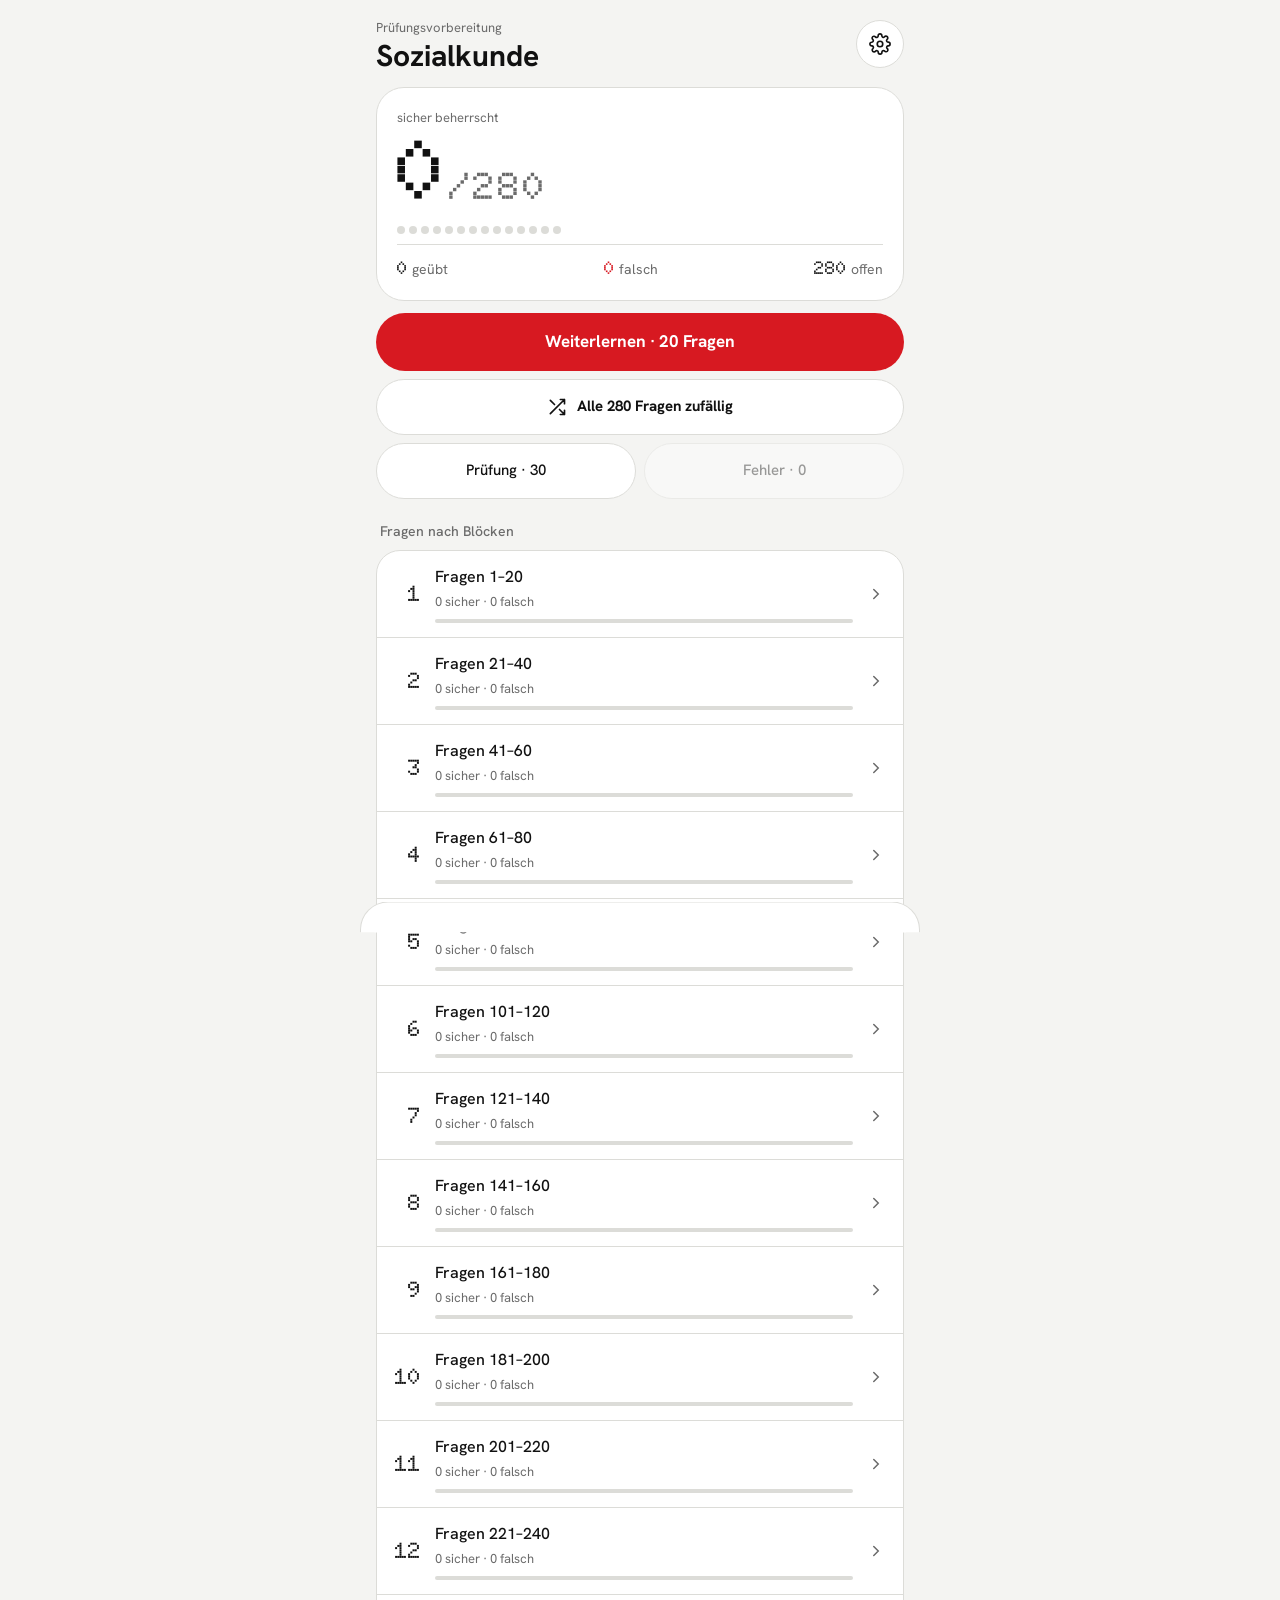
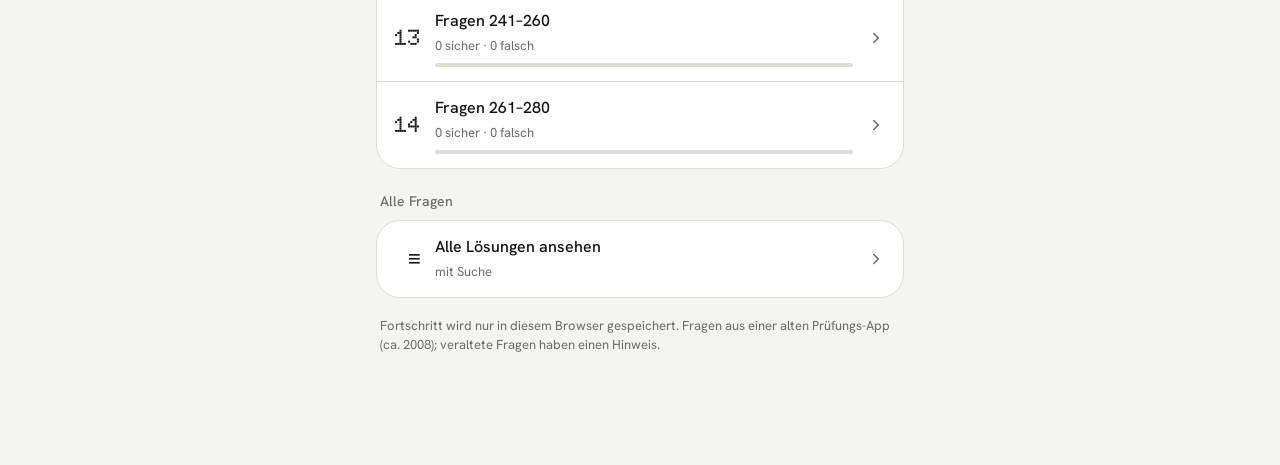
==== commit 6942bd2a: "ASR-Labor Runde 2: echte Fragen mit App-Grammatik Co-Authored-By: Claude Opus 5.5 <noreply@anthropic" ====
--- a/docs/app/index.html
+++ b/docs/app/index.html
@@ -35,6 +35,7 @@
 .row3{display:flex;justify-content:space-between;font-size:14px;color:var(--mut);border-top:1px solid var(--line);padding-top:10px}
 .row3 b{color:var(--ink);font-family:Doto,monospace;font-weight:900;font-size:18px;margin-right:4px}.row3 .r b{color:var(--red)}
 .pri{width:100%;min-height:58px;border:0;border-radius:99px;background:var(--red);color:#fff;font-weight:700;font-size:17px;cursor:pointer;display:flex;align-items:center;justify-content:center;gap:10px}
+.sec.wide{width:100%;margin-top:8px;display:flex;align-items:center;justify-content:center;gap:10px;font-weight:700}
 .acts{display:grid;grid-template-columns:minmax(0,1fr) minmax(0,1fr);gap:8px;margin-top:8px}
 .sec{min-height:56px;border:1px solid var(--line);border-radius:99px;background:var(--card);font-weight:500;font-size:15px;cursor:pointer;padding:0 12px}
 .sec:disabled{opacity:.4;cursor:default}
@@ -185,6 +186,7 @@
    <div class="dots" aria-hidden="true">${blocks.map(x=>`<i class="${x.n.k===x.ids.length?'k':x.n.w?'w':x.n.k+x.n.s?'s':''}"></i>`).join('')}</div>
    <div class="row3"><span><b>${seen}</b>geübt</span><span class="r"><b>${c.w}</b>falsch</span><span><b>${N-seen}</b>offen</span></div></div>
   <button class="pri" id="learn">Weiterlernen · 20 Fragen</button>
+  <button class="sec wide" id="rand"><svg width="20" height="20" viewBox="0 0 24 24" fill="none" stroke="currentColor" stroke-width="2" stroke-linecap="round" stroke-linejoin="round"><path d="M16 3h5v5M4 20 21 3M21 16v5h-5M15 15l6 6M4 4l5 5"/></svg>Alle ${N} Fragen zufällig</button>
   <div class="acts"><button class="sec" id="exam">Prüfung · 30</button><button class="sec" id="wrong" ${c.w?'':'disabled'}>Fehler · ${c.w}</button></div>
   <h3>Fragen nach Blöcken</h3>
   <ul class="list">${blocks.map(x=>`<li class="${x.b===openB?'open':''}" data-b="${x.b}"><button class="blk" data-t="${x.b}"><span class="n">${x.b+1}</span><span><b>Fragen ${x.b*B+1}–${x.b*B+x.ids.length}</b><small>${x.n.k} sicher · ${x.n.w} falsch</small><span class="tr"><i class="k" style="width:${x.n.k/x.ids.length*100}%"></i><i class="s" style="width:${x.n.s/x.ids.length*100}%"></i><i class="w" style="width:${x.n.w/x.ids.length*100}%"></i></span></span>${CHEV}</button>
@@ -194,6 +196,7 @@
   if(keep){const y=scrollY;app.innerHTML=html;scrollTo(0,y)}else show(html);
   document.getElementById('learn').onclick=()=>{const pr=i=>({w:0,'':1,s:2,k:3})[status(i)];start(shuffle(all()).sort((a,b)=>pr(a)-pr(b)).slice(0,20),'Lernen')};
   document.getElementById('exam').onclick=()=>start(shuffle(all()).slice(0,30),'Prüfung');
+  document.getElementById('rand').onclick=()=>start(shuffle(all()),'Alle zufällig');
   document.getElementById('wrong').onclick=()=>start(shuffle(all().filter(i=>status(i)==='w')),'Fehler');
   document.getElementById('all').onclick=()=>list();
   app.querySelectorAll('[data-t]').forEach(b=>b.onclick=()=>{const li=b.parentElement,o=li.classList.toggle('open');app.querySelectorAll('.list>li.open').forEach(x=>x!==li&&x.classList.remove('open'));openB=o?+li.dataset.b:-1});
@@ -401,7 +404,15 @@
   const nSaid=Math.max(...alts.map(s=>content(s).length));
   if(b1[0]>=.5&&b1[0]-b2[0]>=(nSaid<=1?.35:.2))return b1[1];
   return null}
-window.__skTest={parse:(a,o)=>parse(a,o),content:s=>content(s)};
+// ---- Grammatik für die Offline-Erkennung: nur diese Wörter darf sie hören (Rest = [unk]) ----
+// Im Labor gemessen: Buchstaben + Lautschrift + deutsches Buchstabieralphabet; Artikel (die/der …) bewusst NICHT, sonst wird D zu „die“
+const G_BASE=['a','b','c','d','e','ah','aa','be','bee','ce','zeh','ze','tse','de','dee','eh','anton','berta','caesar','dora','emil','antwort','buchstabe','stopp','stop','wiederholen','nochmal','weiter'];
+const NUMWORD=Object.fromEntries(Object.entries(NUMW).filter(([w])=>!['ein','eine'].includes(w)).map(([w,n])=>[String(n),w]));
+function grammarFor(opts){const s=new Set(G_BASE);
+  for(const o of opts)for(let w of words(o)){if(/^\d+$/.test(w)){w=NUMWORD[w];if(!w)continue}
+    if(w.length>=2&&!/\d/.test(w)&&!STOPW.has(w)&&!FILL.has(w))s.add(w)}
+  return[...s,'[unk]']}
+window.__skTest={parse:(a,o)=>parse(a,o),content:s=>content(s),grammar:o=>grammarFor(o)};
 function setVState(s,heard){const el=document.getElementById('vst');if(!el)return;el.className='vst '+s;
   el.innerHTML=s==='listen'?'<i></i>Jetzt sprechen – Buchstabe oder Antwort':s==='wait'?'<i></i>Mikrofon startet …':s==='speak'?'<i></i>Liest vor …':
    s==='live'?'<i></i>Höre: „'+esc(heard)+'“':s==='heard'?'<i></i>Gehört: „'+esc(heard)+'“':''}
